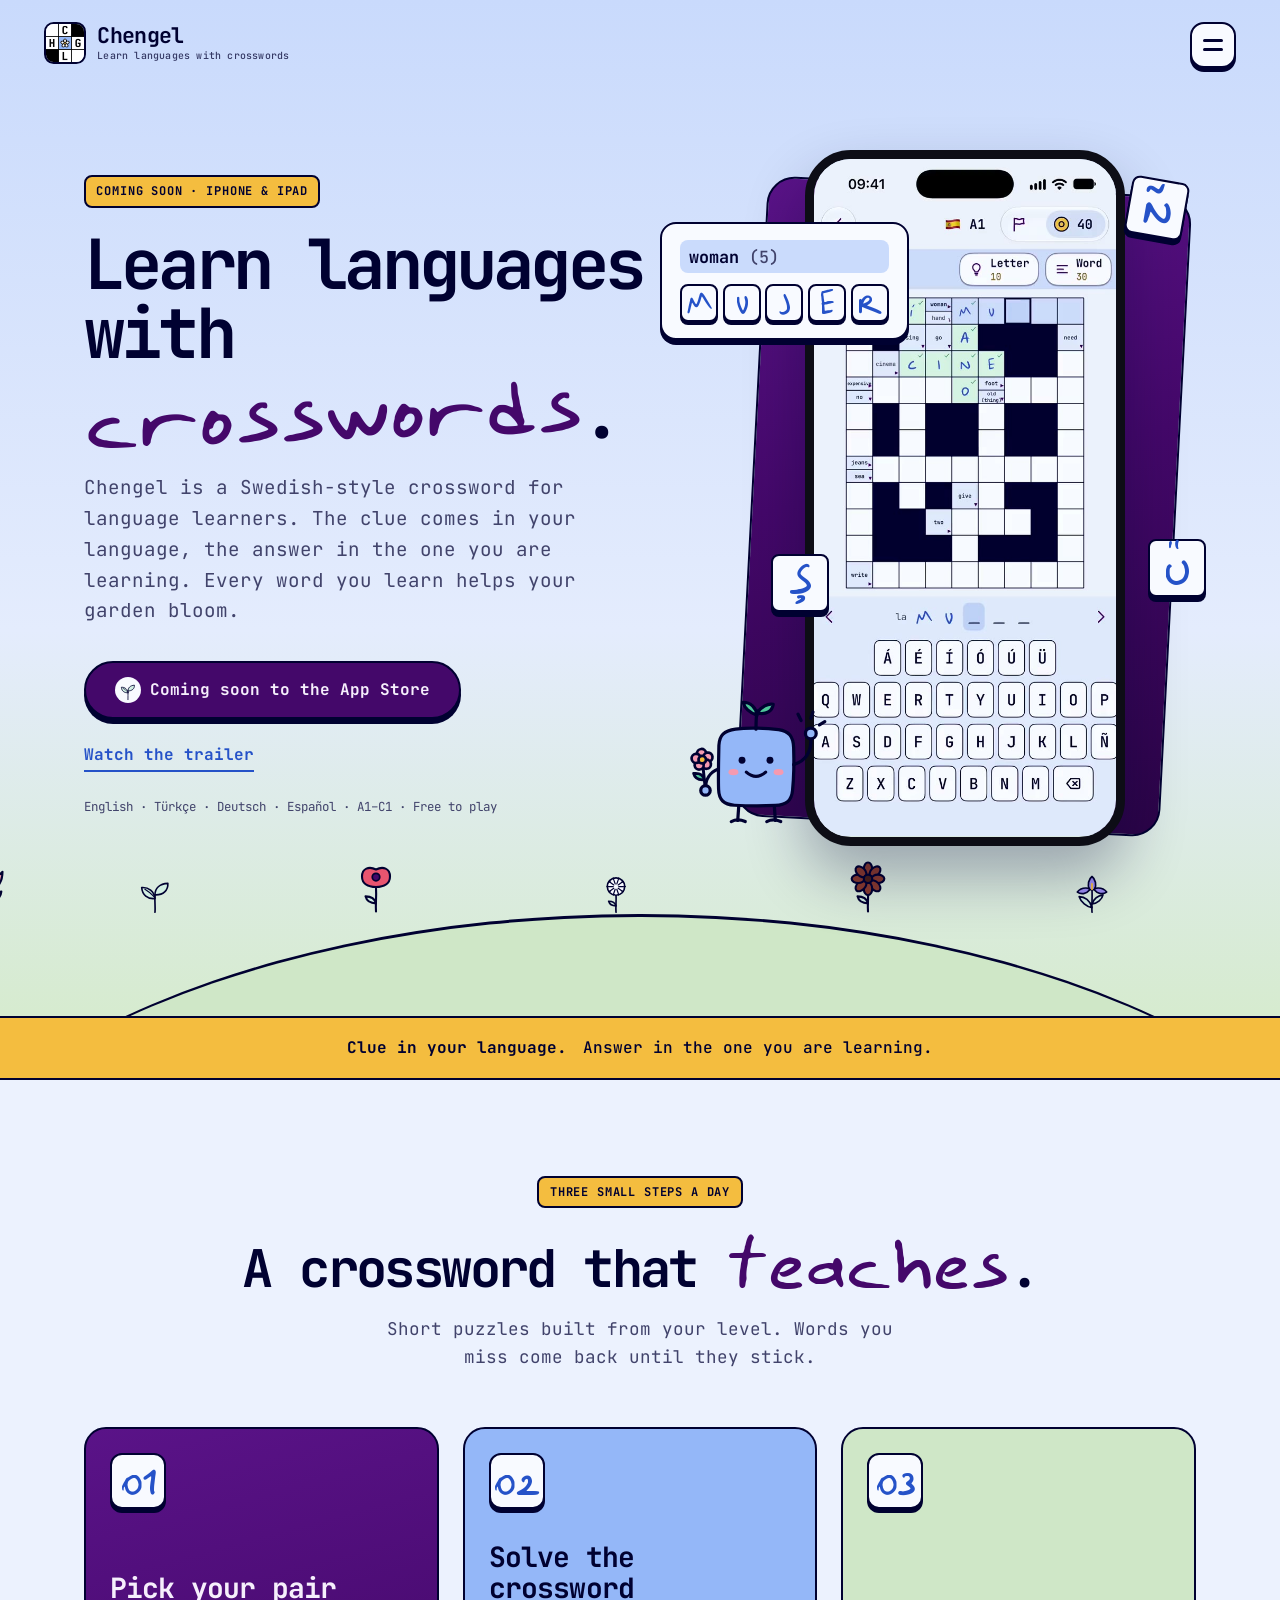
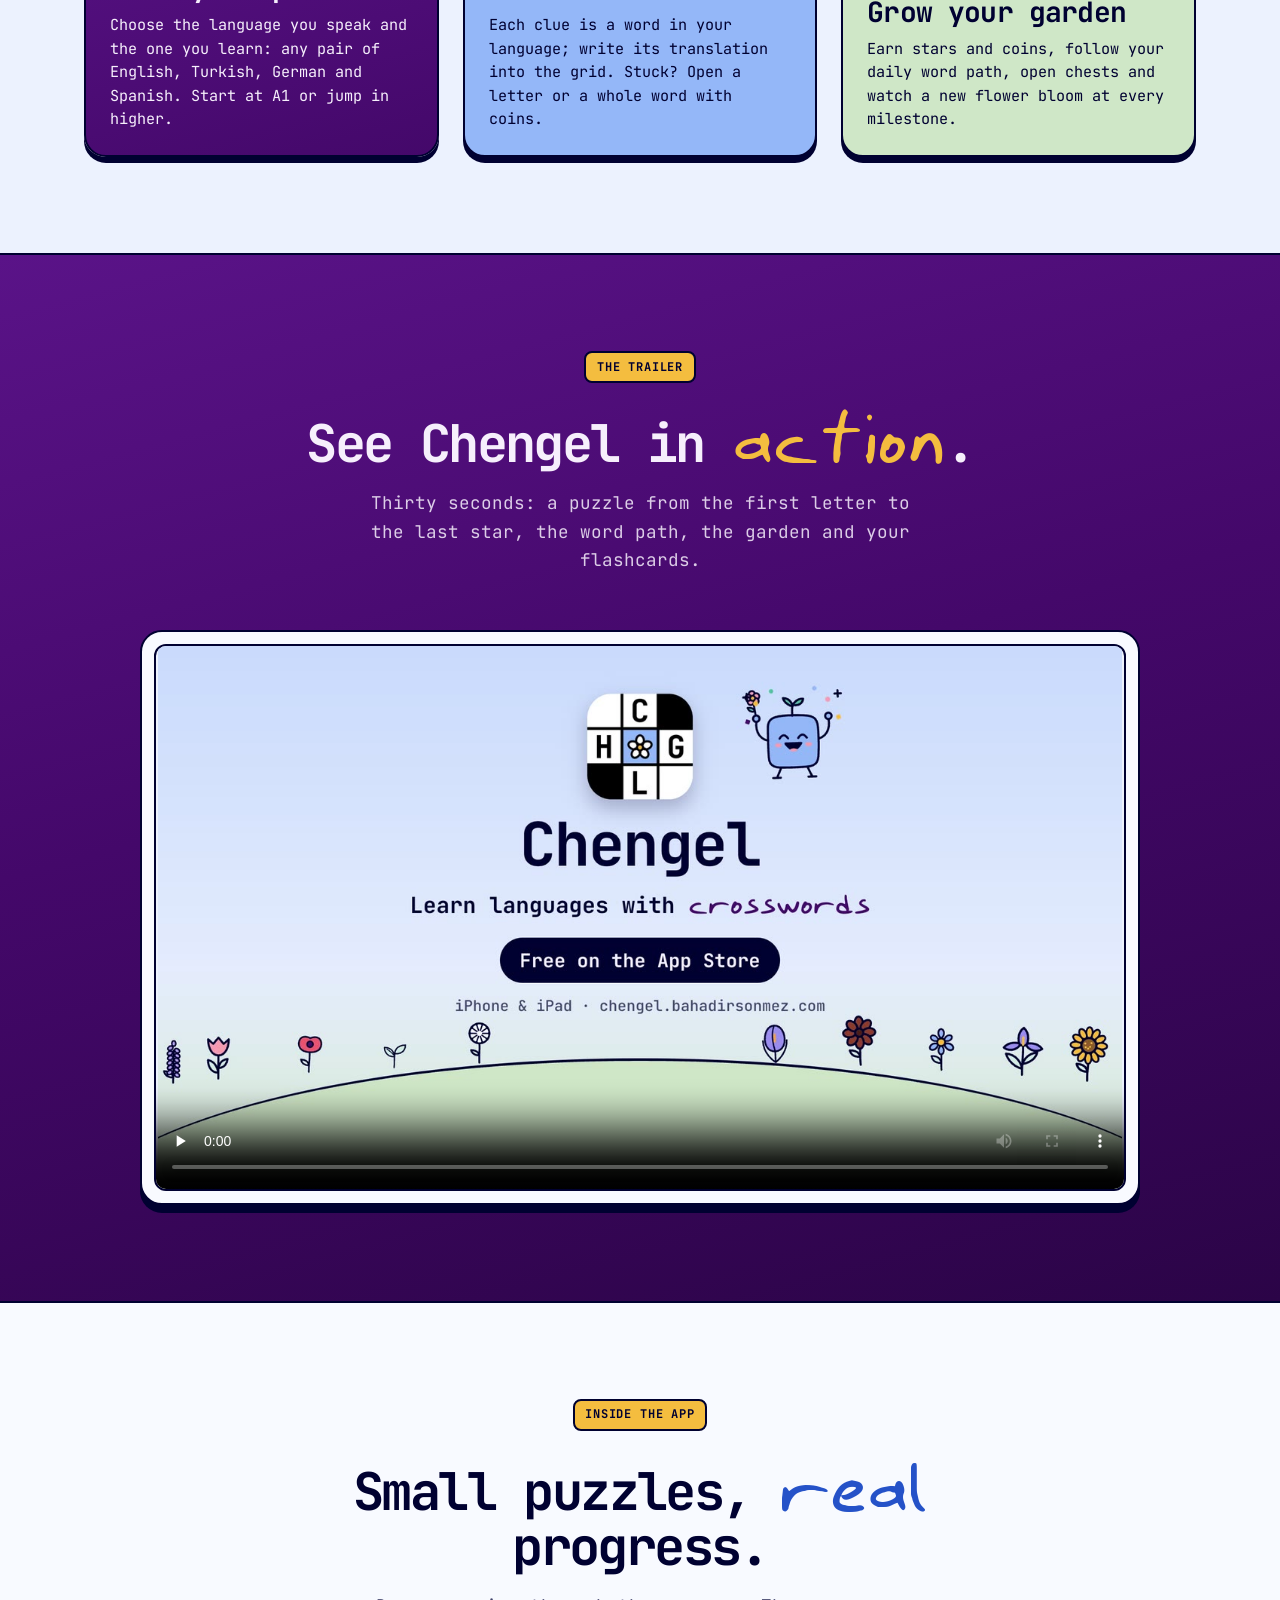
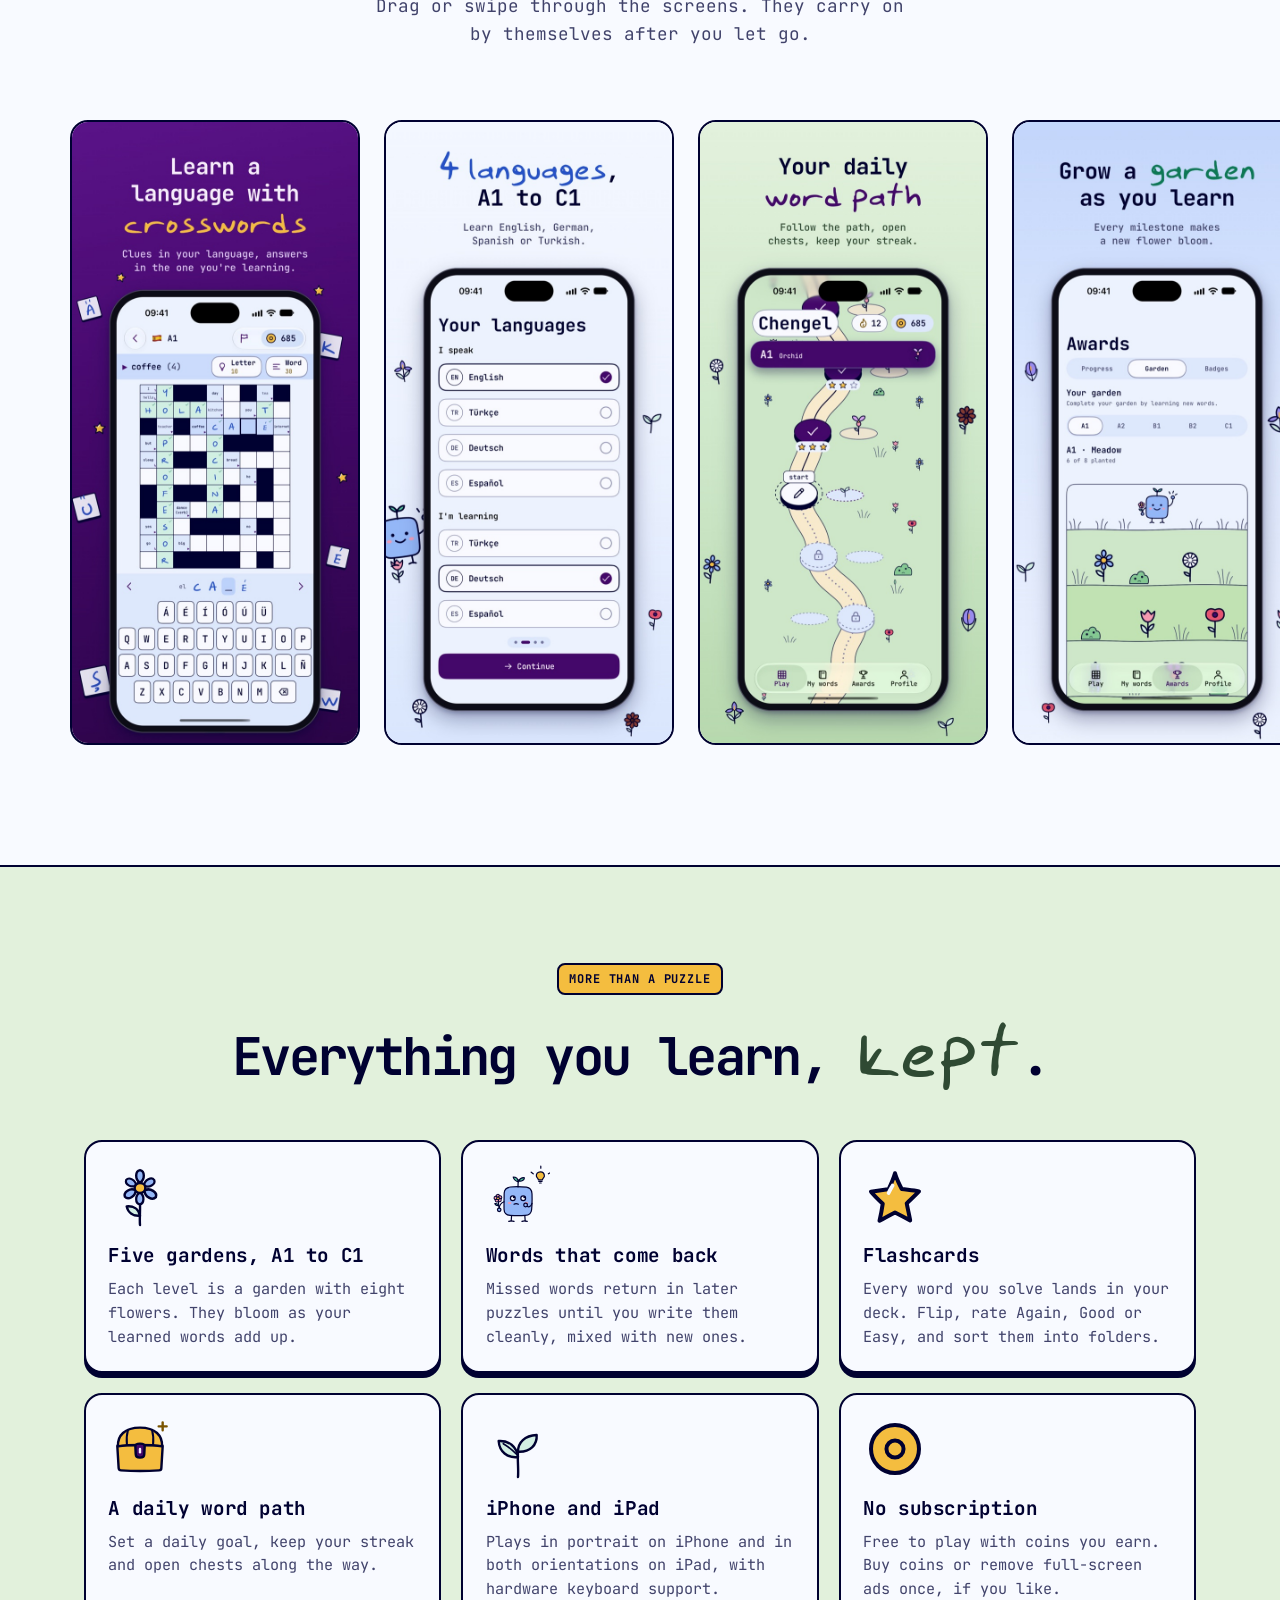
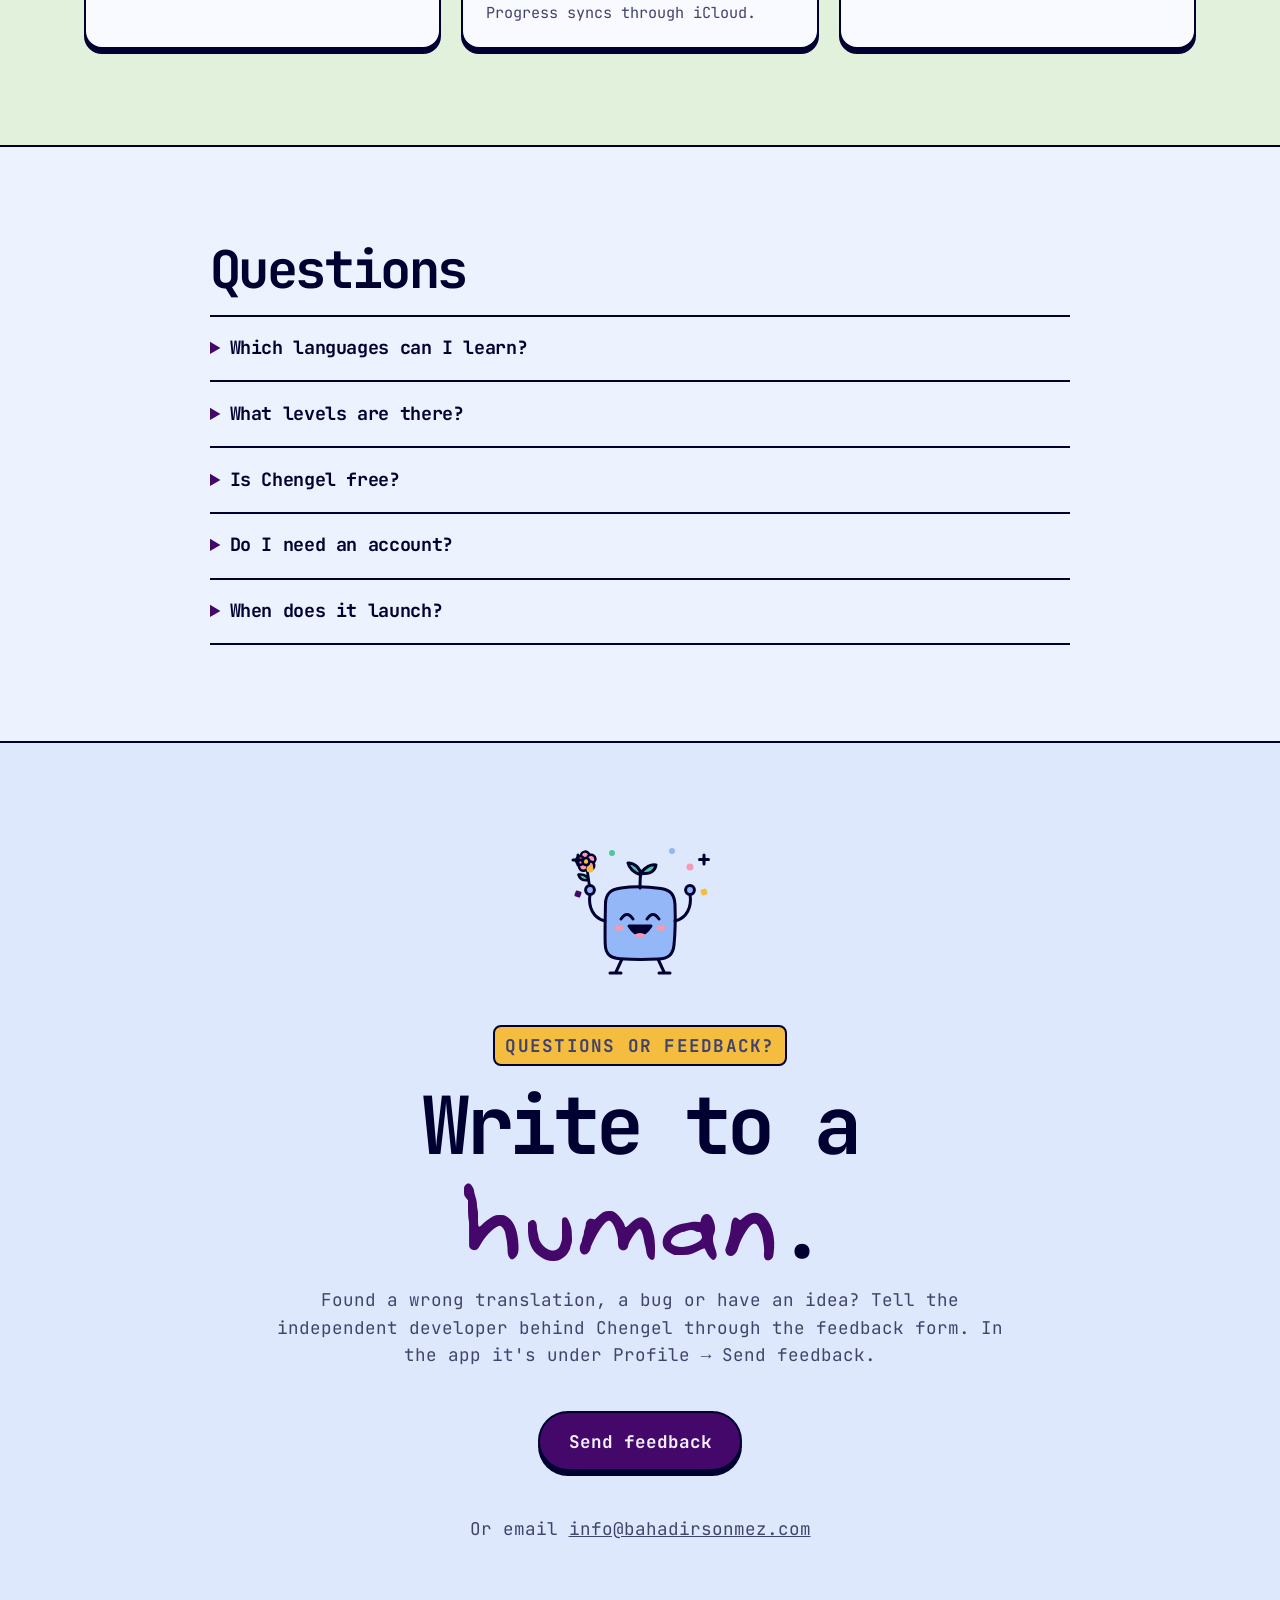
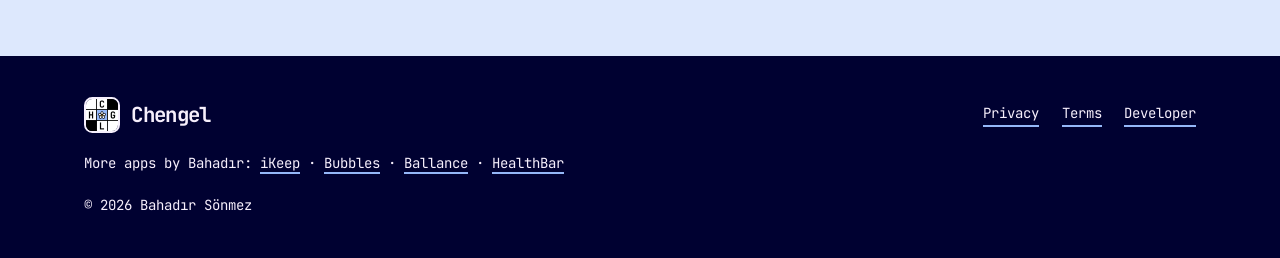
==== index.html @ 954859f5 "Footer copyright reads Bahadır Sönmez, as on bahadirsonmez.com Same spelling and form as the main si" ====
<!doctype html>
<html lang="en">
<head>
  <meta charset="utf-8">
  <meta name="viewport" content="width=device-width,initial-scale=1">
  <title>Chengel: Learn Languages with Crossword Puzzles</title>
  <meta name="description" content="Chengel is a crossword for learning vocabulary in English, Turkish, German and Spanish. Clues in your language, answers in the one you are learning, from A1 to C1. Coming soon to iPhone and iPad.">
  <meta name="theme-color" content="#ecf2fe">
  <meta property="og:title" content="Chengel: Learn Languages with Crossword Puzzles">
  <meta property="og:description" content="Clues in your language, answers in the one you are learning. Crosswords for English, Turkish, German and Spanish, A1 to C1.">
  <meta property="og:type" content="website">
  <meta property="og:url" content="https://chengel.bahadirsonmez.com/">
  <meta property="og:image" content="https://chengel.bahadirsonmez.com/assets/og.jpg">
  <meta property="og:image:width" content="1200">
  <meta property="og:image:height" content="630">
  <meta property="og:image:alt" content="Chengel crossword on iPhone: the clue coffee, the answer CAFÉ in Spanish">
  <meta property="og:site_name" content="Chengel">
  <meta property="og:locale" content="en_US">
  <meta name="twitter:card" content="summary_large_image">
  <meta name="twitter:title" content="Chengel: Learn Languages with Crossword Puzzles">
  <meta name="twitter:description" content="Clues in your language, answers in the one you are learning. English, Turkish, German and Spanish, A1 to C1.">
  <meta name="twitter:image" content="https://chengel.bahadirsonmez.com/assets/og.jpg">
  <meta name="twitter:image:alt" content="Chengel crossword on iPhone: the clue coffee, the answer CAFÉ in Spanish">
  <link rel="canonical" href="https://chengel.bahadirsonmez.com/">
  <link rel="icon" type="image/png" sizes="32x32" href="assets/favicon-32.png">
  <link rel="icon" type="image/png" sizes="16x16" href="assets/favicon-16.png">
  <link rel="apple-touch-icon" sizes="180x180" href="assets/apple-touch-icon.png">
  <link rel="preload" href="assets/fonts/JetBrainsMono-Bold.woff2" as="font" type="font/woff2" crossorigin>
  <link rel="preload" href="assets/fonts/YagmurHand-Regular.woff2" as="font" type="font/woff2" crossorigin>
  <link rel="stylesheet" href="styles.css">
  <script type="application/ld+json">{"@context":"https://schema.org","@type":"SoftwareApplication","name":"Chengel","alternateName":"Chengel - Learn Language","description":"A crossword for learning vocabulary in English, Turkish, German and Spanish, from A1 to C1. Clues in your language, answers in the one you are learning. For iPhone and iPad.","url":"https://chengel.bahadirsonmez.com/","image":"https://chengel.bahadirsonmez.com/assets/og.jpg","applicationCategory":"EducationalApplication","operatingSystem":"iOS 17 or later; iPadOS 17 or later","inLanguage":["en","tr","de","es"],"author":{"@type":"Person","name":"Bahadir Sonmez","url":"https://bahadirsonmez.com/"},"offers":{"@type":"Offer","price":"0","priceCurrency":"USD"}}</script>
</head>
<body>
  <a class="skip" href="#main">Skip to content</a>
  <header class="nav">
    <a class="brand" href="#top">
      <img src="assets/chengel-icon.png" alt="" width="42" height="42">
      <span>Chengel<small>Learn languages with crosswords</small></span>
    </a>
    <button class="nav-toggle" type="button" aria-expanded="false" aria-controls="site-nav" data-nav-toggle><span class="sr-only">Toggle navigation</span><span></span><span></span></button>
    <nav id="site-nav" aria-label="Primary" data-nav>
      <a href="#how">How it plays</a>
      <a href="#watch">Trailer</a>
      <a href="#gallery">Screens</a>
      <a href="#faq">FAQ</a>
      <a href="#support">Support</a>
      <a class="pill" href="#launch">Coming soon &middot; iPhone &amp; iPad</a>
    </nav>
  </header>

  <main id="main">
    <section class="hero" id="top">
      <div class="hero-copy">
        <p class="kicker">Coming soon &middot; iPhone &amp; iPad</p>
        <h1>Learn languages with <span class="nowrap"><em>crosswords</em>.</span></h1>
        <p class="lede">Chengel is a Swedish-style crossword for language learners. The clue comes in your language, the answer in the one you are learning. Every word you learn helps your garden bloom.</p>
        <div class="actions">
          <span class="button soon"><img src="assets/illo/sprout.svg" alt="" width="28" height="28">Coming soon to the App Store</span>
          <a class="soft-link" href="#watch">Watch the trailer</a>
        </div>
        <p class="meta">English &middot; Türkçe &middot; Deutsch &middot; Español &middot; A1&ndash;C1 &middot; Free to play</p>
      </div>
      <div class="hero-art">
        <div class="clue-card" aria-hidden="true">
          <span class="clue">woman <b>(5)</b></span>
          <span class="answer"><i>M</i><i>U</i><i>J</i><i>E</i><i>R</i></span>
        </div>
        <video class="phone hero-demo" autoplay loop muted playsinline preload="metadata" poster="assets/chengel-demo-poster.jpg" width="590" height="1282" aria-label="Chengel gameplay: filling in Spanish answers to English clues, then finishing the puzzle with three stars and a new flower">
          <source src="assets/chengel-demo.mp4" type="video/mp4">
        </video>
        <img class="cengo" src="assets/illo/cengo-hello.svg" alt="Cengo, Chengel's sprout mascot, waving" width="220" height="220">
        <span class="float-tile t1" aria-hidden="true">Ñ</span>
        <span class="float-tile t2" aria-hidden="true">Ü</span>
        <span class="float-tile t3" aria-hidden="true">Ş</span>
      </div>
      <div class="hill" aria-hidden="true">
        <img src="assets/illo/tulip.svg" alt="" style="left:6%"><img src="assets/illo/sprout.svg" alt="" style="left:17%">
        <img src="assets/illo/poppy.svg" alt="" style="left:31%"><img src="assets/illo/dandelion.svg" alt="" style="left:47%">
        <img src="assets/illo/cosmos.svg" alt="" style="left:63%"><img src="assets/illo/iris.svg" alt="" style="left:78%">
        <img src="assets/illo/sunflower.svg" alt="" style="left:91%">
      </div>
    </section>

    <section class="note">
      <strong>Clue in your language.</strong>
      <span>Answer in the one you are learning.</span>
    </section>

    <section class="section how" id="how">
      <div class="section-title">
        <p class="kicker">Three small steps a day</p>
        <h2>A crossword that <em>teaches</em>.</h2>
        <p>Short puzzles built from your level. Words you miss come back until they stick.</p>
      </div>
      <div class="steps">
        <article>
          <span>01</span>
          <h3>Pick your pair</h3>
          <p>Choose the language you speak and the one you learn: any pair of English, Turkish, German and Spanish. Start at A1 or jump in higher.</p>
        </article>
        <article>
          <span>02</span>
          <h3>Solve the crossword</h3>
          <p>Each clue is a word in your language; write its translation into the grid. Stuck? Open a letter or a whole word with coins.</p>
        </article>
        <article>
          <span>03</span>
          <h3>Grow your garden</h3>
          <p>Earn stars and coins, follow your daily word path, open chests and watch a new flower bloom at every milestone.</p>
        </article>
      </div>
    </section>

    <section class="section watch" id="watch">
      <div class="section-title">
        <p class="kicker">The trailer</p>
        <h2>See Chengel in <em>action</em>.</h2>
        <p>Thirty seconds: a puzzle from the first letter to the last star, the word path, the garden and your flashcards.</p>
      </div>
      <figure class="promo">
        <video controls playsinline preload="none" poster="assets/promo/chengel-promo-poster-v2.jpg" width="1920" height="1080" aria-label="Chengel trailer">
          <source src="assets/promo/chengel-promo-v2.mp4" type="video/mp4">
        </video>
      </figure>
    </section>

    <section class="section gallery" id="gallery">
      <div class="section-title">
        <p class="kicker">Inside the app</p>
        <h2>Small puzzles, <em>real</em> progress.</h2>
        <p>Drag or swipe through the screens. They carry on by themselves after you let go.</p>
      </div>
      <div class="carousel" data-carousel aria-label="Chengel iPhone screenshots" tabindex="0">
        <div class="carousel-track">
          <figure><img src="assets/screens/01-crosswords.jpg" alt="Learn a language with crosswords: clues in your language, answers in the one you are learning" loading="lazy" decoding="async" width="640" height="1390"></figure>
          <figure><img src="assets/screens/02-languages.jpg" alt="Four languages, A1 to C1: English, German, Spanish or Turkish" loading="lazy" decoding="async" width="640" height="1390"></figure>
          <figure><img src="assets/screens/03-path.jpg" alt="Your daily word path: follow the path, open chests, keep your streak" loading="lazy" decoding="async" width="640" height="1390"></figure>
          <figure><img src="assets/screens/04-garden.jpg" alt="Grow a garden as you learn: every milestone makes a new flower bloom" loading="lazy" decoding="async" width="640" height="1390"></figure>
          <figure><img src="assets/screens/05-cards.jpg" alt="Review with flashcards: every word you solve lands in your deck" loading="lazy" decoding="async" width="640" height="1390"></figure>
          <figure><img src="assets/screens/06-stars.jpg" alt="Earn stars and coins: short puzzles, real progress, every day" loading="lazy" decoding="async" width="640" height="1390"></figure>
        </div>
      </div>
    </section>

    <section class="section features" id="features">
      <div class="section-title">
        <p class="kicker">More than a puzzle</p>
        <h2>Everything you learn, <em>kept</em>.</h2>
      </div>
      <div class="feature-grid">
        <article><img src="assets/illo/flower.svg" alt="" width="64" height="64"><h3>Five gardens, A1 to C1</h3><p>Each level is a garden with eight flowers. They bloom as your learned words add up.</p></article>
        <article><img src="assets/illo/cengo-think.svg" alt="" width="64" height="64"><h3>Words that come back</h3><p>Missed words return in later puzzles until you write them cleanly, mixed with new ones.</p></article>
        <article><img src="assets/illo/star-on.svg" alt="" width="64" height="64"><h3>Flashcards</h3><p>Every word you solve lands in your deck. Flip, rate Again, Good or Easy, and sort them into folders.</p></article>
        <article><img src="assets/illo/chest.svg" alt="" width="64" height="64"><h3>A daily word path</h3><p>Set a daily goal, keep your streak and open chests along the way.</p></article>
        <article><img src="assets/illo/sprout.svg" alt="" width="64" height="64"><h3>iPhone and iPad</h3><p>Plays in portrait on iPhone and in both orientations on iPad, with hardware keyboard support. Progress syncs through iCloud.</p></article>
        <article><img src="assets/illo/coin.svg" alt="" width="64" height="64"><h3>No subscription</h3><p>Free to play with coins you earn. Buy coins or remove full-screen ads once, if you like.</p></article>
      </div>
    </section>

    <section class="section faq-wrap" id="faq">
      <div class="faq">
        <h2>Questions</h2>
        <details>
          <summary>Which languages can I learn?</summary>
          <p>English, Turkish, German and Spanish, in any direction: the clues come in the language you speak, the answers in the one you learn. The app itself is available in the same four languages.</p>
        </details>
        <details>
          <summary>What levels are there?</summary>
          <p>Five, from A1 (beginner) to C1 (advanced). Every puzzle is built fresh from your level, so you never run out.</p>
        </details>
        <details>
          <summary>Is Chengel free?</summary>
          <p>Yes. You earn coins by playing and can spend them to open a letter or a word. Optional purchases add coins or remove full-screen ads; there is no subscription.</p>
        </details>
        <details>
          <summary>Do I need an account?</summary>
          <p>No. Your progress stays on your device and, if you use iCloud, syncs through your own iCloud storage. See the <a href="privacy.html">privacy policy</a> for details.</p>
        </details>
        <details id="launch">
          <summary>When does it launch?</summary>
          <p>Soon, on the App Store for iPhone and iPad (iOS 17 or later). This page will link to it on launch day.</p>
        </details>
      </div>
    </section>

    <section class="section support" id="support">
      <img class="support-cengo" src="assets/illo/cengo-cheer.svg" alt="" width="180" height="180">
      <div>
        <p class="kicker">Questions or feedback?</p>
        <h2>Write to a <em>human</em>.</h2>
        <p>Found a wrong translation, a bug or have an idea? Tell the independent developer behind Chengel through the feedback form. In the app it's under Profile &rarr; Send feedback.</p>
      </div>
      <a class="button" href="https://docs.google.com/forms/d/e/1FAIpQLSek52fSBzLbKG_gXy4iv1lqBkeE_IMi7QcyBPO9oH0AY_mvDQ/viewform">Send feedback</a>
      <p>Or email <a href="mailto:info@bahadirsonmez.com?subject=Chengel%20Support">info@bahadirsonmez.com</a></p>
    </section>
  </main>

  <footer>
    <a class="brand" href="#top">
      <img src="assets/chengel-icon.png" alt="" width="36" height="36">
      <span>Chengel</span>
    </a>
    <div>
      <a href="privacy.html">Privacy</a>
      <a href="terms.html">Terms</a>
      <a href="https://bahadirsonmez.com">Developer</a>
    </div>
    <p class="more-apps">More apps by Bahadır: <a href="https://ikeep.bahadirsonmez.com/">iKeep</a> &middot; <a href="https://bubbles.bahadirsonmez.com/">Bubbles</a> &middot; <a href="https://ballance.bahadirsonmez.com/">Ballance</a> &middot; <a href="https://healthbar.bahadirsonmez.com/">HealthBar</a></p>
    <p>&copy; <span data-year>2026</span> Bahadır Sönmez</p>
  </footer>
  <script src="script.js" defer></script>
</body>
</html>
---- styles.css ----
/* Chengel: the layout of the other app sites (fixed header with an overlay menu, hairline frames, pill buttons,
   scroll reveals) painted with the app's own palette (docs/chengel-design/tokens.json): paper blue, navy ink,
   the purple brand colour, meadow green and gold coins. JetBrains Mono everywhere; Yagmur Hand for the
   highlighted word, as in the App Store screenshots. No third-party requests. */
@font-face{font-family:"JBM";src:url(assets/fonts/JetBrainsMono-Regular.woff2) format("woff2");font-weight:400;font-display:swap}
@font-face{font-family:"JBM";src:url(assets/fonts/JetBrainsMono-Medium.woff2) format("woff2");font-weight:500;font-display:swap}
@font-face{font-family:"JBM";src:url(assets/fonts/JetBrainsMono-Bold.woff2) format("woff2");font-weight:700;font-display:swap}
@font-face{font-family:"Hand";src:url(assets/fonts/YagmurHand-Regular.woff2) format("woff2");font-display:swap}
:root{
  --paper:#ecf2fe;--raised:#f8faff;--sunken:#dde8fd;--wash:#cadbfc;--sky:#94b7f8;
  --ink:#000131;--muted:#41436b;--primary:#44086a;--purple-hi:#5a1388;--purple-lo:#2b0447;--on-primary:#f6effc;
  --written:#2552c8;--gold:#f4bd3f;--meadow:#cfe7c7;--meadow-hi:#e2f1dc;--meadow-lo:#b7d9ae;--leaf:#2f4a33;
  --mono:"JBM",ui-monospace,"SF Mono",Menlo,Consolas,monospace;--hand:"Hand","Bradley Hand","Segoe Print",cursive;
  --ease:cubic-bezier(.65,.05,.36,1);--bounce:cubic-bezier(.23,.82,.6,2);--t:.26s;
  --gutter:clamp(1.25rem,4vw,2.75rem);--max:1200px;
  --side:max(var(--gutter),calc((100vw - var(--max))/2 + var(--gutter)));
  --line:2px solid var(--ink);--lift:0 5px 0 var(--ink);
  color-scheme:light;
}
*{box-sizing:border-box}
html{scroll-behavior:smooth}
body{margin:0;background:var(--paper);color:var(--ink);font-family:var(--mono);font-size:16px;line-height:1.55;-webkit-font-smoothing:antialiased}
body.nav-locked{overflow:hidden}
a{color:inherit}
img{max-width:100%}
h1,h2,h3{font-weight:700;letter-spacing:-.03em;color:var(--ink);margin-top:0}
em{font-family:var(--hand);font-style:normal;font-weight:400;font-size:1.28em;line-height:1;letter-spacing:0;color:var(--primary)}
:focus-visible{outline:3px solid var(--written);outline-offset:3px}
.skip{position:fixed;top:-6rem;left:1rem;background:var(--gold);color:var(--ink);padding:.8rem 1rem;z-index:300;font-weight:700}
.skip:focus{top:1rem}
.sr-only{position:absolute;width:1px;height:1px;padding:0;margin:-1px;overflow:hidden;clip:rect(0,0,0,0);white-space:nowrap;border:0}

/* ---------- Header and overlay menu ---------- */
.nav{position:fixed;z-index:200;top:0;left:0;width:100%;height:100px;padding:22px var(--gutter) 0;display:flex;align-items:flex-start;justify-content:space-between;pointer-events:none;color:var(--ink);transition:color var(--t) var(--ease)}
.nav>*{pointer-events:auto}
.nav.scrolled:not(.nav-open){background:linear-gradient(var(--paper) 55%,rgba(236,242,254,0))}
.nav.on-dark:not(.nav-open){color:var(--on-primary);background:none}
.brand{display:flex;align-items:center;gap:.7rem;text-decoration:none;font-weight:700;font-size:1.35rem;line-height:1;letter-spacing:-.03em;transition:transform var(--t) var(--ease)}
.brand:hover{transform:scale(1.05) rotate(-1.5deg)}
.brand img{border-radius:23%;border:var(--line);transition:transform .5s var(--bounce)}
.brand:hover img{transform:rotate(-10deg) scale(1.1)}
.brand small{display:block;font-size:.62rem;font-weight:500;letter-spacing:.02em;margin-top:.3rem;opacity:.75}
.nav-toggle{position:relative;width:46px;height:46px;padding:0;border:0;background:none;cursor:pointer;z-index:2}
.nav-toggle:before{content:"";position:absolute;inset:0;border-radius:14px;background:var(--raised);border:var(--line);box-shadow:0 4px 0 var(--ink);transition:transform var(--t) var(--bounce)}
.nav-toggle:hover:before,.nav-toggle:focus-visible:before{transform:scale(1.12) rotate(-4deg)}
.nav-toggle span:not(.sr-only){position:absolute;left:13px;width:20px;height:2.5px;border-radius:2px;background:var(--ink);transform-origin:center;transition:transform .36s var(--ease)}
.nav-toggle span:nth-child(2){top:17px}.nav-toggle span:nth-child(3){top:26px}
.nav-toggle[aria-expanded=true] span:nth-child(2){transform:translateY(4.5px) rotate(45deg)}
.nav-toggle[aria-expanded=true] span:nth-child(3){transform:translateY(-4.5px) rotate(-45deg)}
.nav nav{position:fixed;inset:0;height:100vh;z-index:-1;background:var(--meadow);display:flex;flex-direction:column;justify-content:center;align-items:center;gap:.3rem;opacity:0;visibility:hidden;transform:scale(1.04);transition:opacity .3s var(--ease),transform .4s var(--ease),visibility 0s .4s}
.nav nav.open{opacity:1;visibility:visible;transform:none;transition-delay:0s}
.nav nav a{font-weight:700;font-size:clamp(2.2rem,7vw,4.6rem);line-height:1.08;letter-spacing:-.05em;text-decoration:none;color:var(--ink);opacity:0;transform:translateY(24px);transition:opacity .4s var(--ease),transform .5s var(--ease),color .2s}
.nav nav.open a{opacity:1;transform:none}
.nav nav.open a:nth-child(1){transition-delay:.08s}.nav nav.open a:nth-child(2){transition-delay:.13s}.nav nav.open a:nth-child(3){transition-delay:.18s}.nav nav.open a:nth-child(4){transition-delay:.23s}.nav nav.open a:nth-child(5){transition-delay:.28s}
.nav nav a:hover{color:var(--primary)}
.nav nav a.pill{margin-top:1.5rem;background:var(--primary);color:var(--on-primary);padding:.95rem 2rem;border-radius:30px;border:var(--line);box-shadow:var(--lift);font-weight:700;font-size:1rem;letter-spacing:0}
.nav nav a.pill:hover{color:var(--on-primary);background:var(--purple-hi)}

/* ---------- Hero ---------- */
.hero{position:relative;min-height:100svh;padding:8.5rem var(--side) 10rem;background:linear-gradient(180deg,#c9dafc 0%,#e4ecfd 62%,#d6ebcf 100%);display:grid;grid-template-columns:1.05fr .95fr;gap:3rem;align-items:center;overflow:hidden}
.hero-copy{position:relative;z-index:2}
.kicker{display:inline-block;margin:0 0 1.4rem;background:var(--gold);color:var(--ink);padding:.3rem .65rem;border:var(--line);border-radius:8px;font-size:.75rem;font-weight:700;letter-spacing:.07em;text-transform:uppercase}
h1{font-size:clamp(2.6rem,5.4vw,72px);line-height:1;letter-spacing:-.055em;margin-bottom:1.5rem}
h1 em{display:inline-block;font-size:1.12em;transform:rotate(-2deg)}
.nowrap{white-space:nowrap}
.lede{font-size:clamp(1.05rem,1.7vw,1.2rem);line-height:1.6;max-width:34rem;margin:0;color:var(--muted)}
.actions{display:flex;align-items:center;gap:1.5rem;flex-wrap:wrap;margin-top:2.2rem}
.button{display:inline-flex;align-items:center;gap:.6rem;background:var(--primary);color:var(--on-primary);border:var(--line);border-radius:30px;padding:.9rem 1.8rem;font-weight:700;text-decoration:none;box-shadow:var(--lift);transition:transform var(--t) var(--bounce),background-color var(--t)}
.button img{width:26px;height:26px;margin:-4px 0;padding:2px;background:var(--raised);border-radius:50%}
a.button:hover{transform:translateY(-2px) scale(1.04);background:var(--purple-hi)}
.button.soon{cursor:default}
.soft-link{font-weight:700;color:var(--written);text-decoration:none;border-bottom:2px solid var(--written);padding-bottom:2px;transition:color .2s,border-color .2s}
.soft-link:hover{color:var(--primary);border-color:var(--primary)}
.meta{font-size:.78rem;margin:1.6rem 0 0;color:var(--muted)}
.hero-art{position:relative;z-index:1;min-height:720px;isolation:isolate}
.hero-art:before{content:"";position:absolute;inset:7% 4% 4% 12%;background:linear-gradient(165deg,var(--purple-hi),var(--primary) 45%,var(--purple-lo));border:var(--line);border-radius:28px;z-index:-1;transform:rotate(3deg);transition:transform .6s var(--ease)}
.hero-art:hover:before{transform:rotate(-1deg)}
.phone{position:absolute;width:min(68%,320px);height:auto;right:14%;top:2%;border:9px solid #0d0d16;border-radius:46px;background:var(--paper);box-shadow:0 30px 60px rgba(0,1,49,.3)}
.hero-demo{aspect-ratio:590/1282;object-fit:cover}
.cengo{position:absolute;width:34%;height:auto;left:-4%;bottom:2%;z-index:3;animation:bob 3.2s var(--ease) infinite alternate}
@keyframes bob{to{transform:translateY(-12px) rotate(-3deg)}}
.clue-card{position:absolute;z-index:4;left:-6%;top:12%;display:grid;gap:.7rem;background:var(--raised);border:var(--line);border-radius:16px;padding:1rem 1.1rem;box-shadow:var(--lift);animation:bob 4s var(--ease) infinite alternate-reverse}
.clue{display:inline-block;background:var(--wash);border-radius:8px;padding:.2rem .6rem;font-weight:700;font-size:1.05rem}
.clue b{color:var(--muted);font-weight:500}
.answer{display:flex;gap:.3rem}
.answer i,.float-tile{display:grid;place-items:center;width:38px;height:38px;background:var(--raised);border:var(--line);border-radius:8px;box-shadow:0 3px 0 var(--ink);font-family:var(--hand);font-style:normal;font-size:1.7rem;line-height:1;color:var(--written)}
.answer i{opacity:0;transform:translateY(-14px) scale(.6);animation:drop .45s var(--bounce) forwards}
.answer i:nth-child(1){animation-delay:1.1s}.answer i:nth-child(2){animation-delay:1.3s}.answer i:nth-child(3){animation-delay:1.5s}.answer i:nth-child(4){animation-delay:1.7s}.answer i:nth-child(5){animation-delay:1.9s}
@keyframes drop{to{opacity:1;transform:none}}
.float-tile{position:absolute;z-index:2;width:58px;height:58px;font-size:2.6rem;box-shadow:0 5px 0 var(--ink);animation:bob 5s var(--ease) infinite alternate}
.float-tile.t1{right:2%;top:6%;transform:rotate(10deg);animation-duration:4.4s}
.float-tile.t2{right:-2%;top:56%;animation-duration:5.2s;animation-direction:alternate-reverse}
.float-tile.t3{left:16%;top:58%;animation-duration:3.8s}
.hill{position:absolute;left:-10%;right:-10%;bottom:-54vw;height:62vw;max-height:none;background:var(--meadow);border-top:3px solid var(--ink);border-radius:50%;z-index:0;pointer-events:none}
.hill img{position:absolute;top:-58px;width:56px;height:auto;transform-origin:50% 100%;animation:sway 3.6s ease-in-out infinite alternate}
.hill img:nth-child(odd){animation-duration:4.4s;animation-direction:alternate-reverse}
.hill img:nth-child(2n){top:-46px;width:44px}
@keyframes sway{from{transform:rotate(-4deg)}to{transform:rotate(4deg)}}

/* hero load-in */
.js .hero-copy>*{opacity:0;transform:translateY(36px);animation:rise .9s var(--ease) forwards}
.js .hero-copy>:nth-child(1){animation-delay:.1s}.js .hero-copy>:nth-child(2){animation-delay:.22s}.js .hero-copy>:nth-child(3){animation-delay:.4s}.js .hero-copy>:nth-child(4){animation-delay:.55s}.js .hero-copy>:nth-child(5){animation-delay:.68s}
.js .hero-art{opacity:0;transform:translateY(40px);animation:rise 1s var(--ease) .35s forwards}
@keyframes rise{to{opacity:1;transform:none}}

/* ---------- Bands and sections ---------- */
.note{background:var(--gold);color:var(--ink);border-block:var(--line);padding:1.1rem var(--gutter);display:flex;justify-content:center;gap:1rem;text-align:center;font-weight:500}
.note strong{font-weight:700}
.section{padding:clamp(4rem,8vw,6rem) var(--side)}
.section-title{text-align:center;max-width:820px;margin:0 auto 3.5rem}
.section h2,.section-title h2{font-size:clamp(2rem,5vw,52px);line-height:1.05;letter-spacing:-.05em;margin-bottom:1.1rem}
.section-title .kicker{margin-bottom:1.2rem}
.section-title>p:last-child{font-size:1.1rem;line-height:1.6;color:var(--muted);max-width:560px;margin:0 auto}

.steps{display:grid;grid-template-columns:repeat(3,1fr);gap:24px}
.steps article{min-height:330px;padding:24px;display:flex;flex-direction:column;border:var(--line);border-radius:22px;box-shadow:0 6px 0 var(--ink);background:linear-gradient(165deg,var(--purple-hi),var(--primary));color:var(--on-primary);transition:transform .35s var(--bounce)}
.steps article:nth-child(2){background:var(--sky);color:var(--ink)}
.steps article:nth-child(3){background:var(--meadow);color:var(--ink)}
.steps article:hover{transform:translateY(-6px) rotate(-.8deg)}
.steps span{display:grid;place-items:center;width:56px;height:56px;border-radius:12px;background:var(--raised);color:var(--written);border:var(--line);box-shadow:0 4px 0 var(--ink);font-family:var(--hand);font-size:2rem;line-height:1}
.steps h3{font-size:clamp(1.5rem,2.6vw,28px);line-height:1.12;color:inherit;margin:auto 0 .6rem}
.steps p{margin:0;font-size:.95rem}

.watch{background:linear-gradient(165deg,var(--purple-hi) 0%,var(--primary) 45%,var(--purple-lo) 100%);border-block:var(--line)}
.watch h2,.watch .section-title>p:last-child{color:var(--on-primary)}
.watch em{color:var(--gold)}
.watch .section-title>p:last-child{opacity:.85}
.promo{margin:0 auto;max-width:1000px;border:var(--line);border-radius:22px;background:var(--raised);padding:12px;box-shadow:0 8px 0 var(--ink)}
.promo video{display:block;width:100%;height:auto;aspect-ratio:16/9;background:var(--paper);border:var(--line);border-radius:12px}

.gallery{background:var(--raised);border-bottom:var(--line);overflow:hidden}
.gallery em{color:var(--written)}
.carousel{width:100vw;margin-left:calc(50% - 50vw);overflow-x:auto;overscroll-behavior-inline:contain;scrollbar-width:none;cursor:grab;touch-action:pan-x pan-y pinch-zoom;padding:1rem var(--side) 1.5rem}
.carousel::-webkit-scrollbar{display:none}
.carousel:active{cursor:grabbing}
.carousel:focus-visible{outline:3px solid var(--written);outline-offset:-5px}
.carousel-track{display:flex;width:max-content;gap:24px}
.carousel figure{flex:none;width:clamp(190px,23vw,290px);margin:0}
.carousel img{display:block;width:100%;height:auto;border:var(--line);border-radius:18px;-webkit-user-drag:none;user-select:none}

.features{background:var(--meadow-hi);border-bottom:var(--line)}
.features em{color:var(--leaf)}
.feature-grid{display:grid;grid-template-columns:repeat(3,1fr);gap:20px}
.feature-grid article{background:var(--raised);border:var(--line);border-radius:18px;padding:1.4rem;box-shadow:0 5px 0 var(--ink);transition:transform .35s var(--bounce)}
.feature-grid article:hover{transform:translateY(-4px) rotate(.6deg)}
.feature-grid img{display:block;width:64px;height:64px}
.feature-grid h3{font-size:1.2rem;margin:.8rem 0 .4rem;letter-spacing:-.02em}
.feature-grid p{margin:0;font-size:.95rem;color:var(--muted)}

.faq{max-width:860px;margin:0 auto}
.faq h2{font-size:clamp(2rem,5vw,52px);letter-spacing:-.05em}
.faq details{border-top:var(--line);padding:1.1rem 0;transition:padding-left var(--t) var(--ease)}
.faq details:last-of-type{border-bottom:var(--line)}
.faq details[open]{padding-left:.8rem}
.faq summary{cursor:pointer;font-weight:700;font-size:1.15rem;letter-spacing:-.02em}
.faq summary::marker{color:var(--primary)}
.faq details p{color:var(--muted);margin:.6rem 0 0}
.faq a{color:var(--written)}

.support{text-align:center;display:flex;flex-direction:column;align-items:center;gap:1.6rem;background:var(--sunken);border-top:var(--line);padding-top:clamp(4rem,8vw,6rem)}
.support>div{max-width:740px}
.support h2{font-size:clamp(2.6rem,7vw,80px);line-height:1;letter-spacing:-.055em;margin-bottom:1rem}
.support p{font-size:1.1rem;color:var(--muted)}
.support .kicker{margin-bottom:1.2rem}
.support .button{font-size:1.1rem}
.support-cengo{width:160px;height:auto;animation:bob 3s var(--ease) infinite alternate}

footer{background:var(--ink);color:var(--on-primary);padding:2.6rem var(--side);display:grid;grid-template-columns:1fr auto;align-items:center;gap:1.25rem 2rem;font-size:.875rem}
footer .brand{color:var(--on-primary);font-size:1.3rem;border:0}
footer .brand img{border-color:var(--on-primary)}
footer>div{display:flex;gap:1.4rem;flex-wrap:wrap}
footer a{text-decoration:none;border-bottom:2px solid var(--sky);transition:color .2s}
footer a:hover{color:var(--gold)}
footer p{margin:0}
.more-apps{grid-column:1/-1}

/* ---------- Legal pages and 404 ---------- */
.page{padding:8.5rem var(--side) 5rem;min-height:70vh}
.prose{max-width:820px;margin:0 auto}
.prose h1{font-size:clamp(2.4rem,6vw,64px);margin-bottom:.6rem}
.prose h2{font-size:clamp(1.5rem,3.4vw,30px);letter-spacing:-.03em;margin:2.6rem 0 .6rem;padding-top:1.2rem;border-top:var(--line)}
.prose h3{font-size:1.1rem;margin:1.6rem 0 .4rem;color:var(--primary)}
.prose p,.prose li,.prose dd{color:var(--muted)}
.prose a{color:var(--written);overflow-wrap:anywhere}
.prose ul{padding-left:22px}
.prose li{margin:4px 0}
.prose .updated{font-size:.9rem}
.prose dt{font-weight:700;margin-top:12px}
.prose dd{margin:2px 0 0}
.lost{text-align:center}
.lost img{display:block;width:200px;height:auto;margin:0 auto 1rem}

/* ---------- Scroll reveal ---------- */
.js [data-reveal]{opacity:0;transform:translateY(24px);transition:opacity .5s var(--ease),transform .5s var(--ease);transition-delay:var(--d,0s)}
.js [data-reveal].in{opacity:1;transform:none}

@media(max-width:860px){
  .hero{grid-template-columns:1fr;padding-top:8rem;gap:2rem;min-height:auto;padding-bottom:8rem}
  .hero-art{min-height:640px}
  .phone{right:12%}
  .steps,.feature-grid{grid-template-columns:1fr}
  .steps article{min-height:250px}
  footer{grid-template-columns:1fr}
}
@media(min-width:861px) and (max-width:1080px){.feature-grid{grid-template-columns:repeat(2,1fr)}}
@media(max-width:460px){
  .hero-art{min-height:560px}
  .phone{width:66%;right:6%}
  .cengo{width:40%;left:-2%}
  .clue-card{left:-2%;top:4%;padding:.8rem}
  .answer i{width:32px;height:32px;font-size:1.4rem}
  .float-tile.t3{display:none}
  .note{flex-direction:column;gap:.2rem}
  .hill img{width:40px;top:-42px}
}
@media(prefers-reduced-motion:reduce){
  html{scroll-behavior:auto}
  *,*:before,*:after{animation:none!important;transition:none!important}
  .js .hero-copy>*,.js .hero-art,.js [data-reveal],.answer i{opacity:1;transform:none}
}
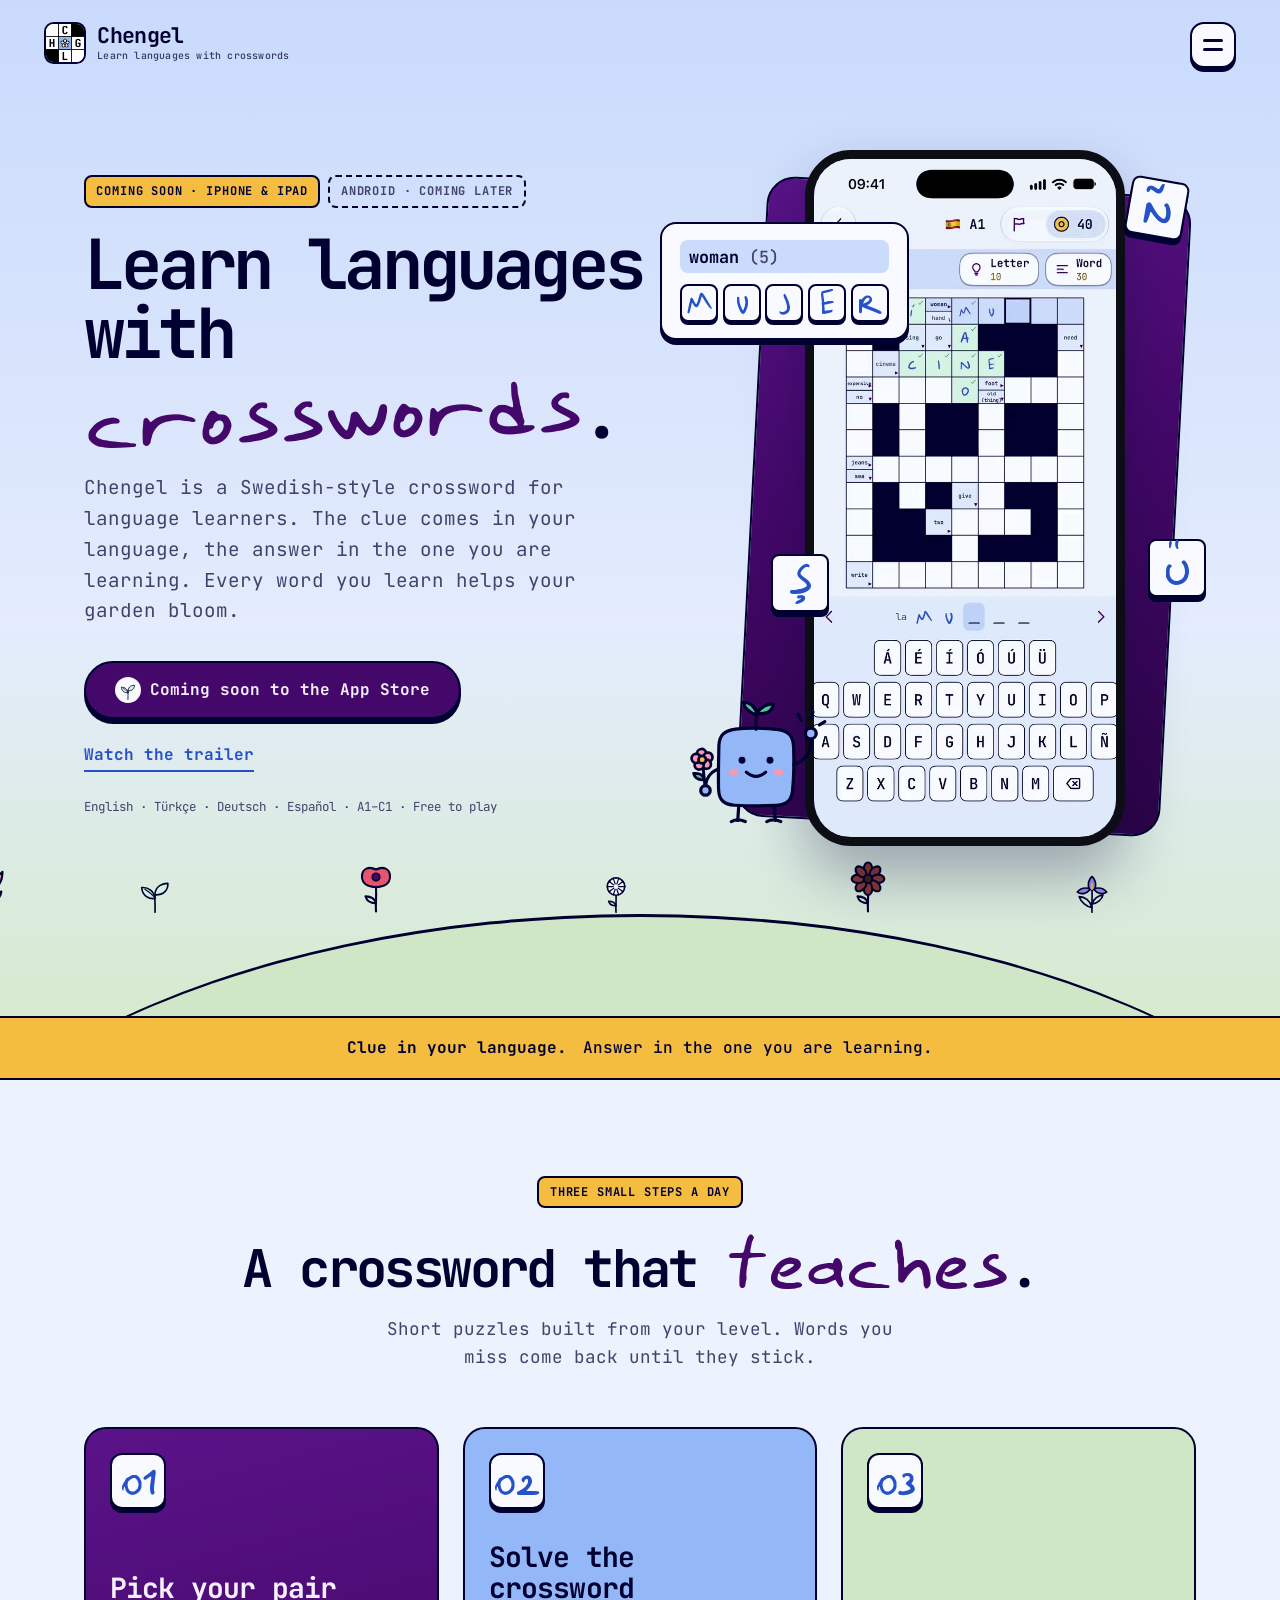
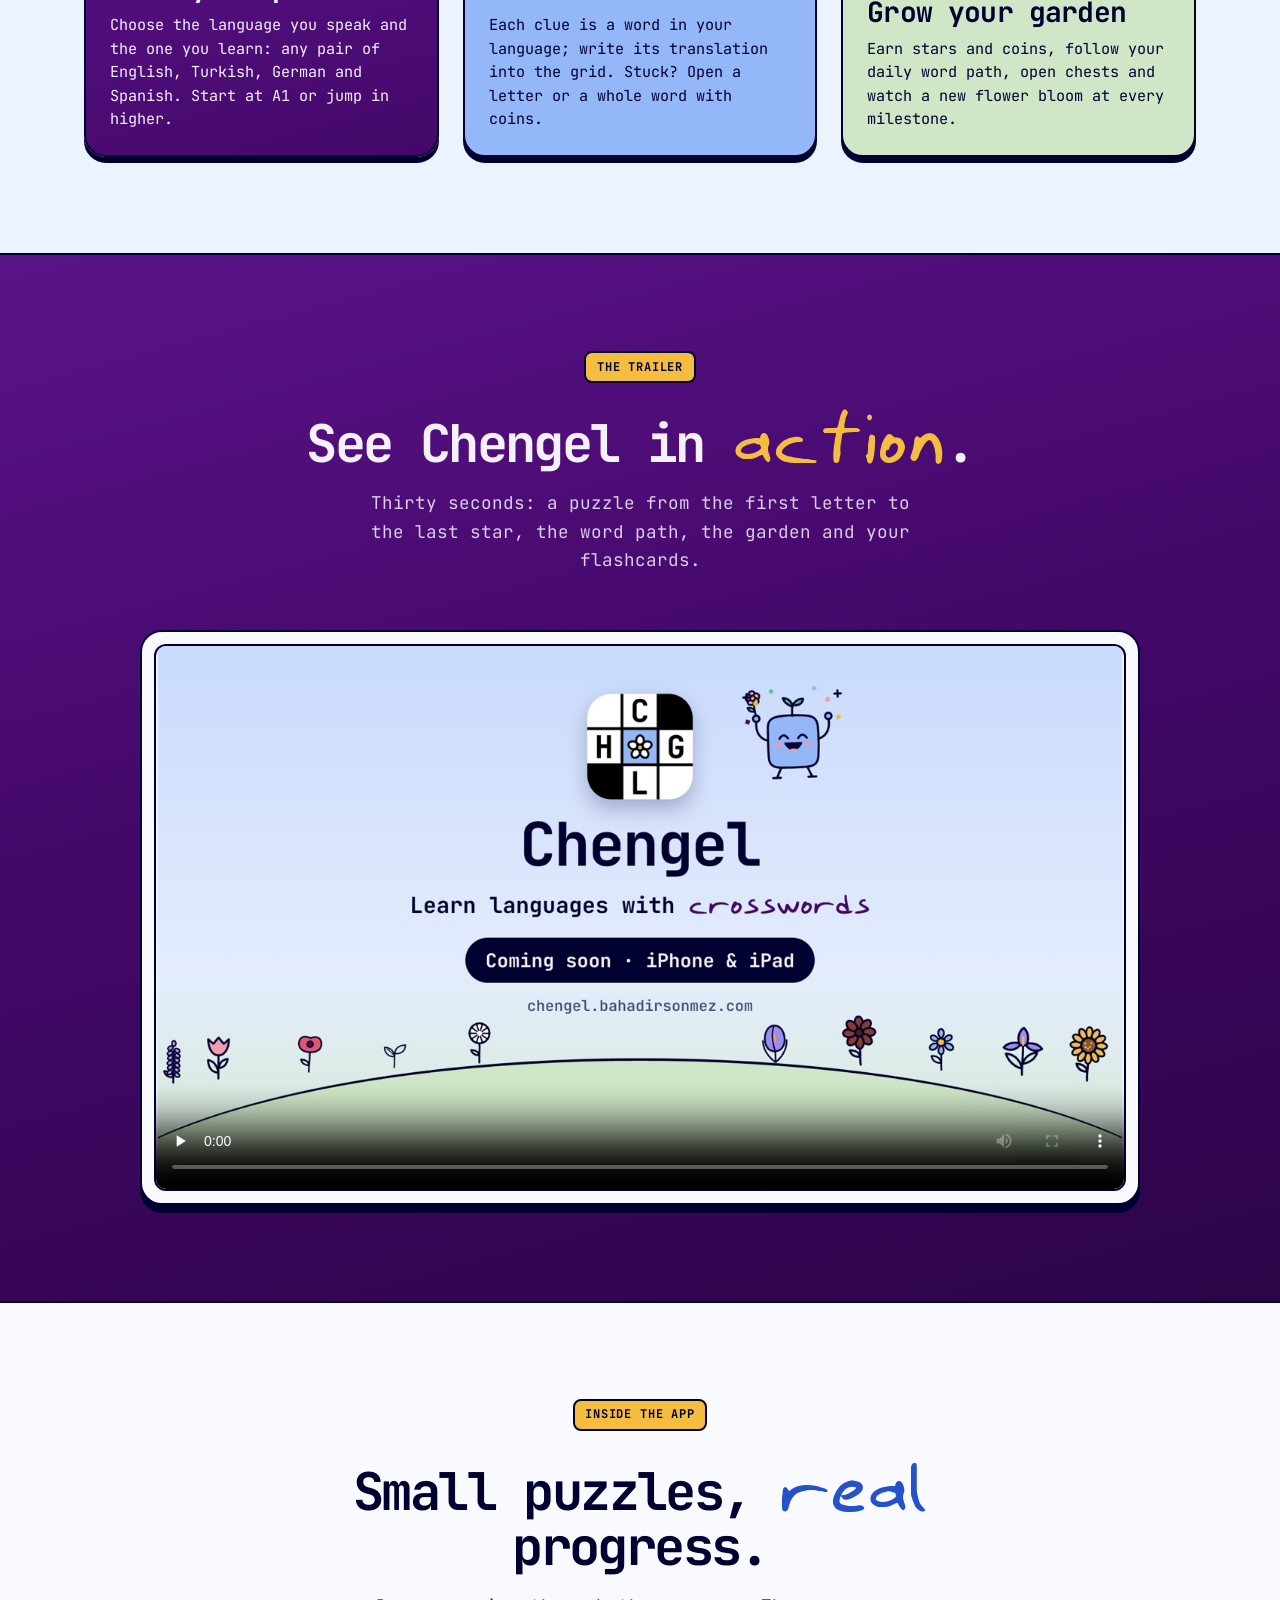
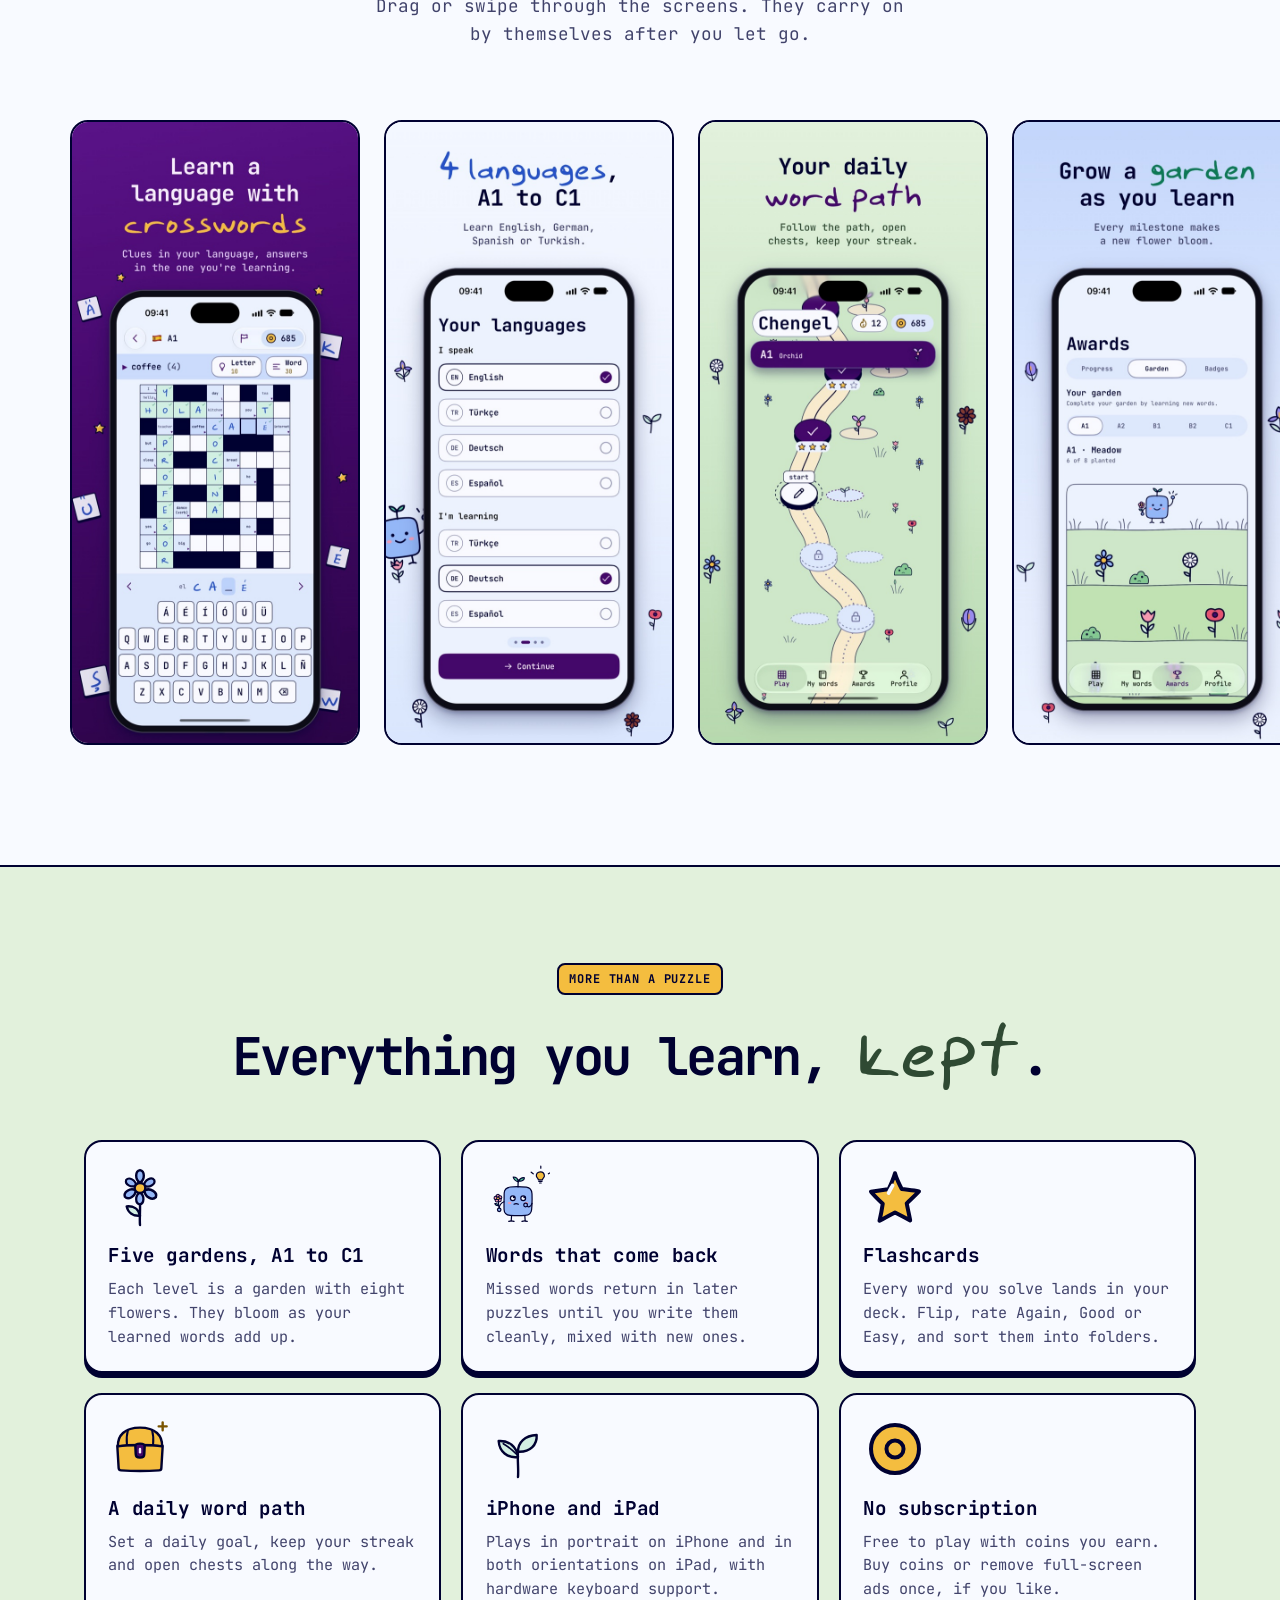
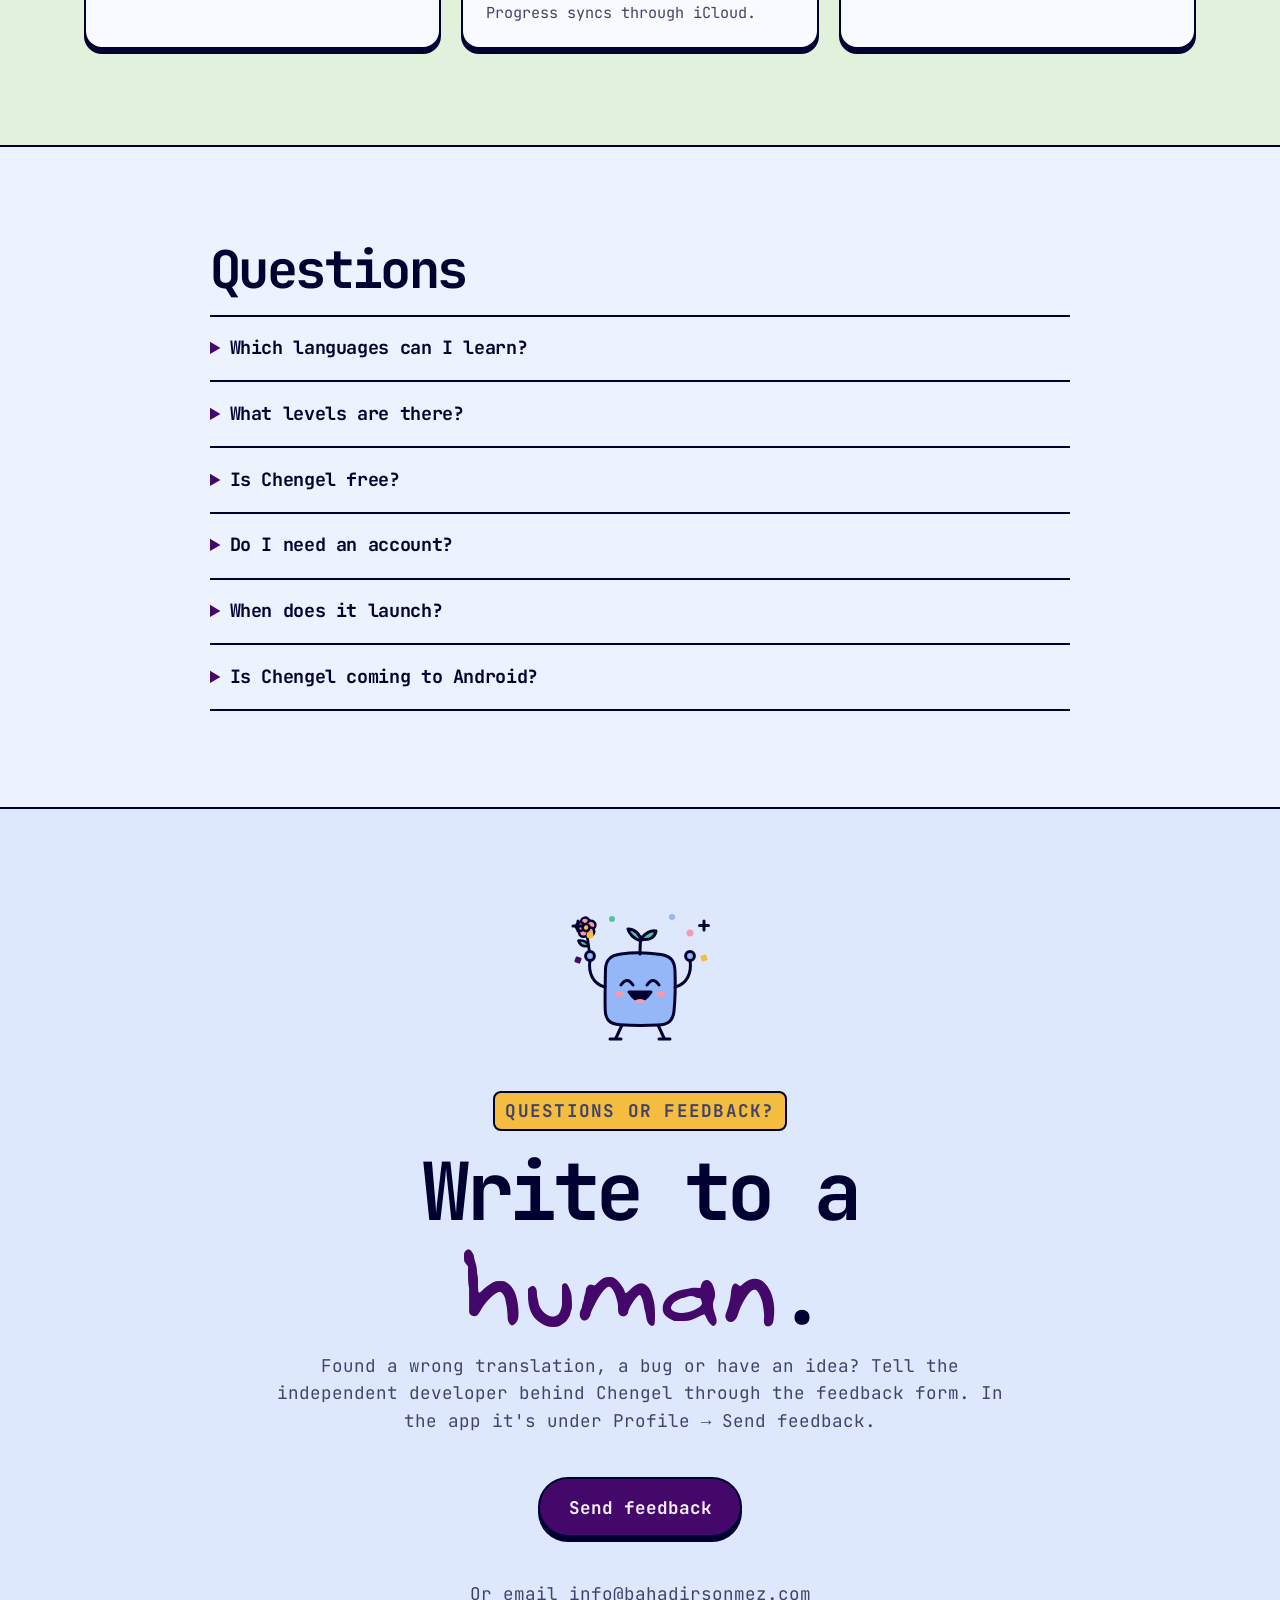
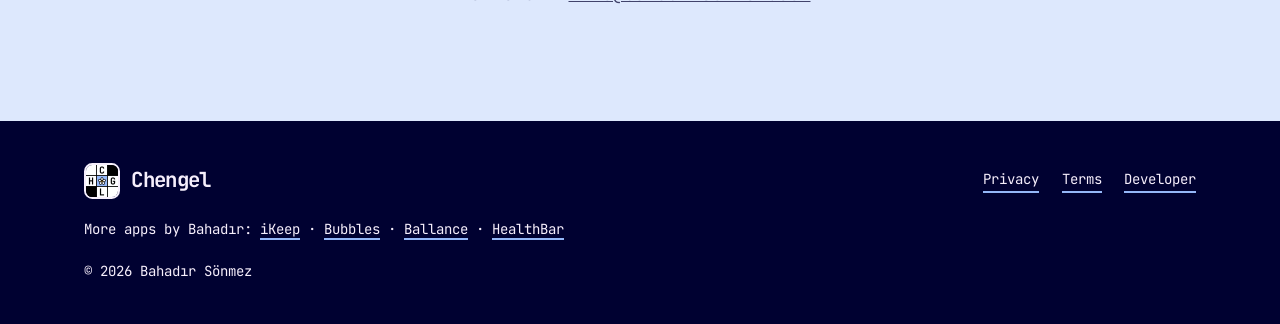
==== commit 1d5eca4c: "Say Android is coming later; launch-day script for the App Store links A quieter dashed kicker next " ====
--- a/index.html
+++ b/index.html
@@ -51,7 +51,10 @@
   <main id="main">
     <section class="hero" id="top">
       <div class="hero-copy">
-        <p class="kicker">Coming soon &middot; iPhone &amp; iPad</p>
+        <div class="kickers">
+          <p class="kicker">Coming soon &middot; iPhone &amp; iPad</p>
+          <p class="kicker kicker-soft">Android &middot; coming later</p>
+        </div>
         <h1>Learn languages with <span class="nowrap"><em>crosswords</em>.</span></h1>
         <p class="lede">Chengel is a Swedish-style crossword for language learners. The clue comes in your language, the answer in the one you are learning. Every word you learn helps your garden bloom.</p>
         <div class="actions">
@@ -180,6 +183,10 @@
           <summary>When does it launch?</summary>
           <p>Soon, on the App Store for iPhone and iPad (iOS 17 or later). This page will link to it on launch day.</p>
         </details>
+        <details id="android">
+          <summary>Is Chengel coming to Android?</summary>
+          <p>Yes, an Android version is planned. It is not ready yet.</p>
+        </details>
       </div>
     </section>
 
--- a/styles.css
+++ b/styles.css
@@ -72,6 +72,9 @@
 .soft-link{font-weight:700;color:var(--written);text-decoration:none;border-bottom:2px solid var(--written);padding-bottom:2px;transition:color .2s,border-color .2s}
 .soft-link:hover{color:var(--primary);border-color:var(--primary)}
 .meta{font-size:.78rem;margin:1.6rem 0 0;color:var(--muted)}
+.kickers{display:flex;flex-wrap:wrap;align-items:center;gap:.5rem;margin:0 0 1.4rem}
+.kickers .kicker{margin:0}
+.kicker-soft{background:transparent;color:var(--muted);border-style:dashed}
 .hero-art{position:relative;z-index:1;min-height:720px;isolation:isolate}
 .hero-art:before{content:"";position:absolute;inset:7% 4% 4% 12%;background:linear-gradient(165deg,var(--purple-hi),var(--primary) 45%,var(--purple-lo));border:var(--line);border-radius:28px;z-index:-1;transform:rotate(3deg);transition:transform .6s var(--ease)}
 .hero-art:hover:before{transform:rotate(-1deg)}
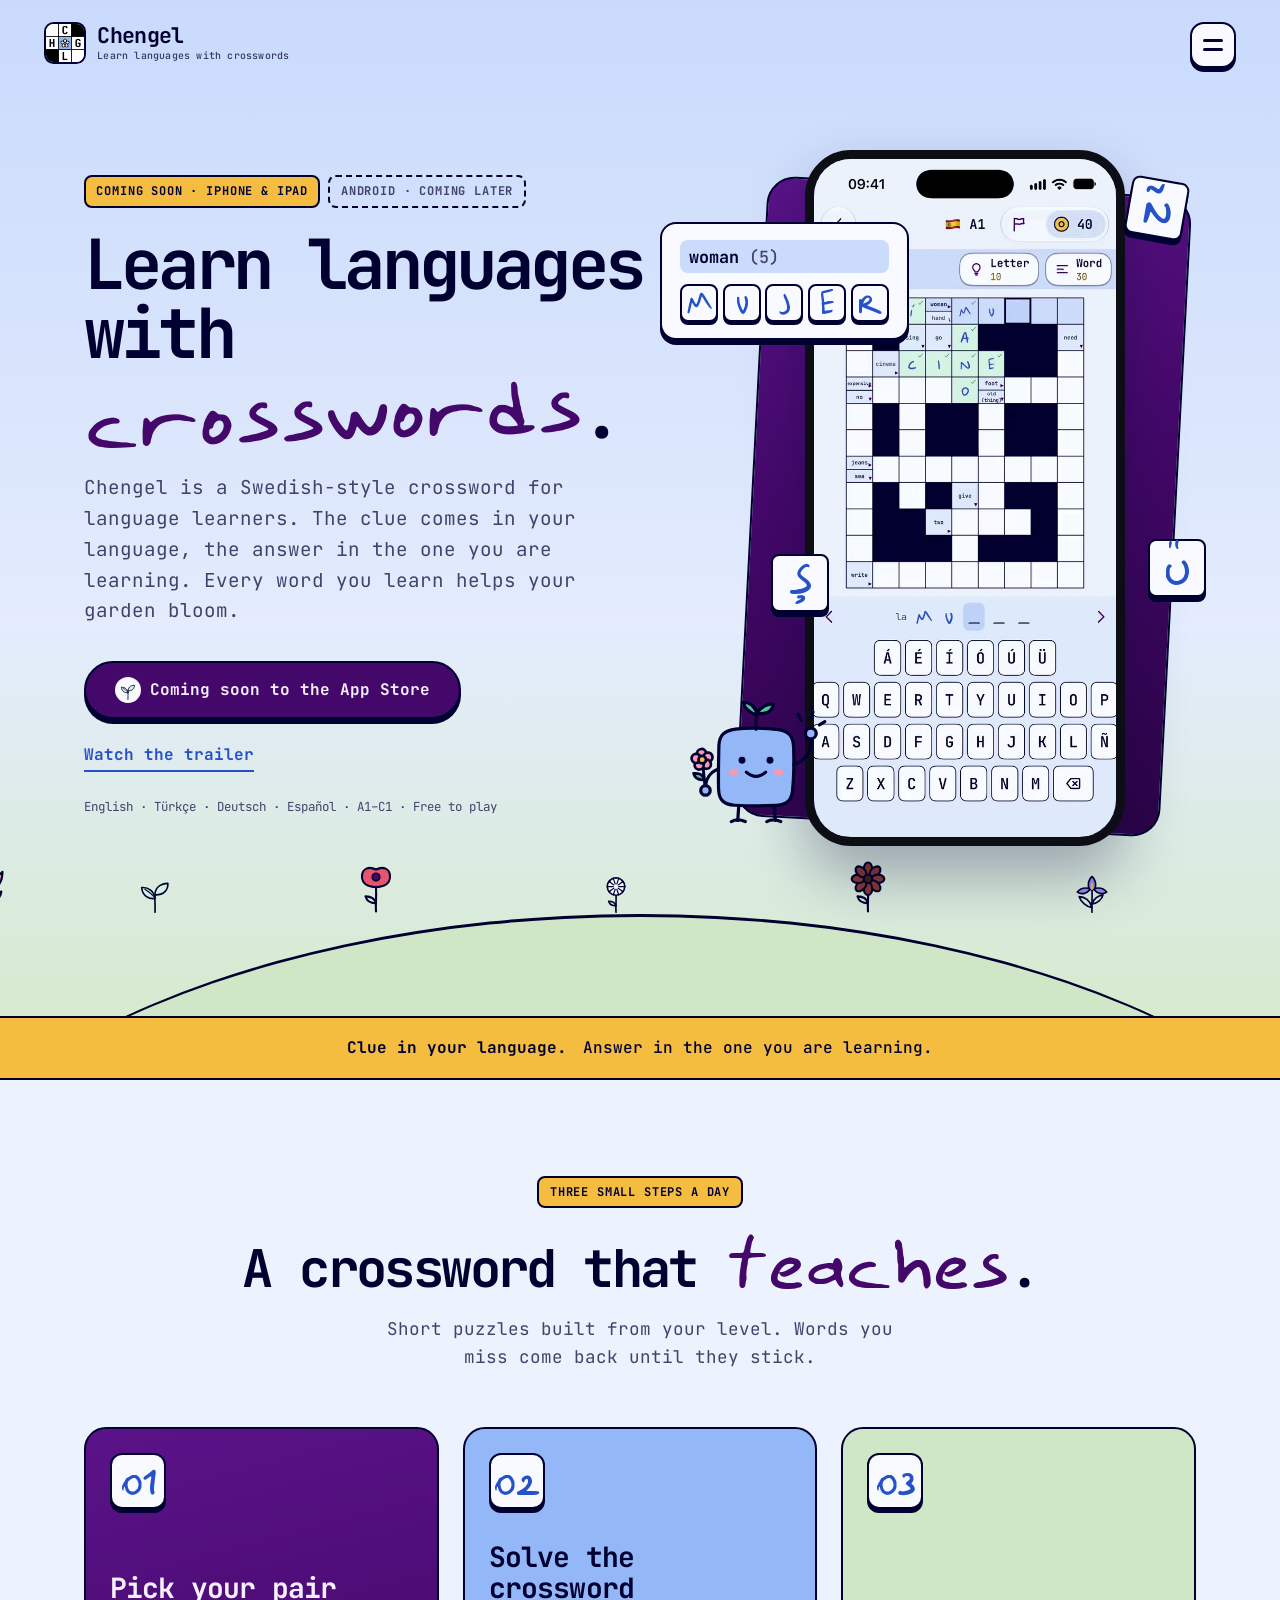
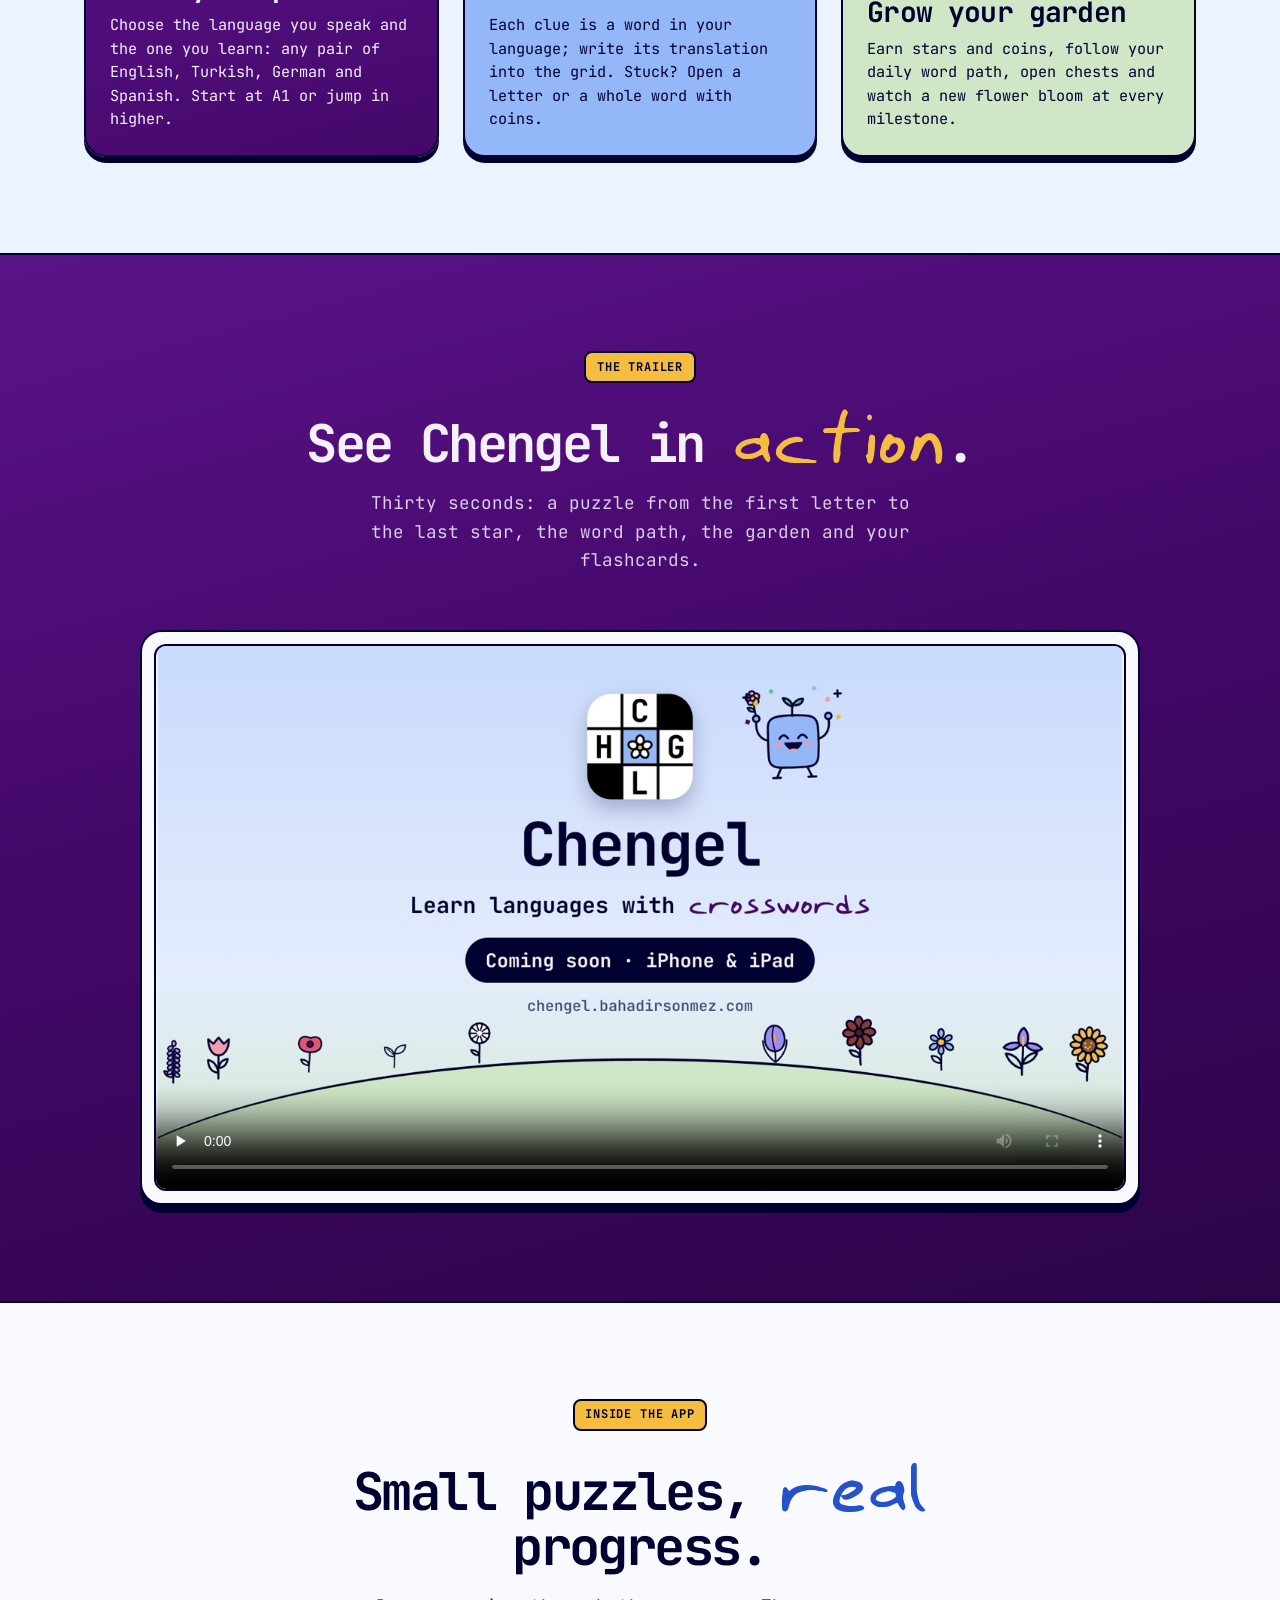
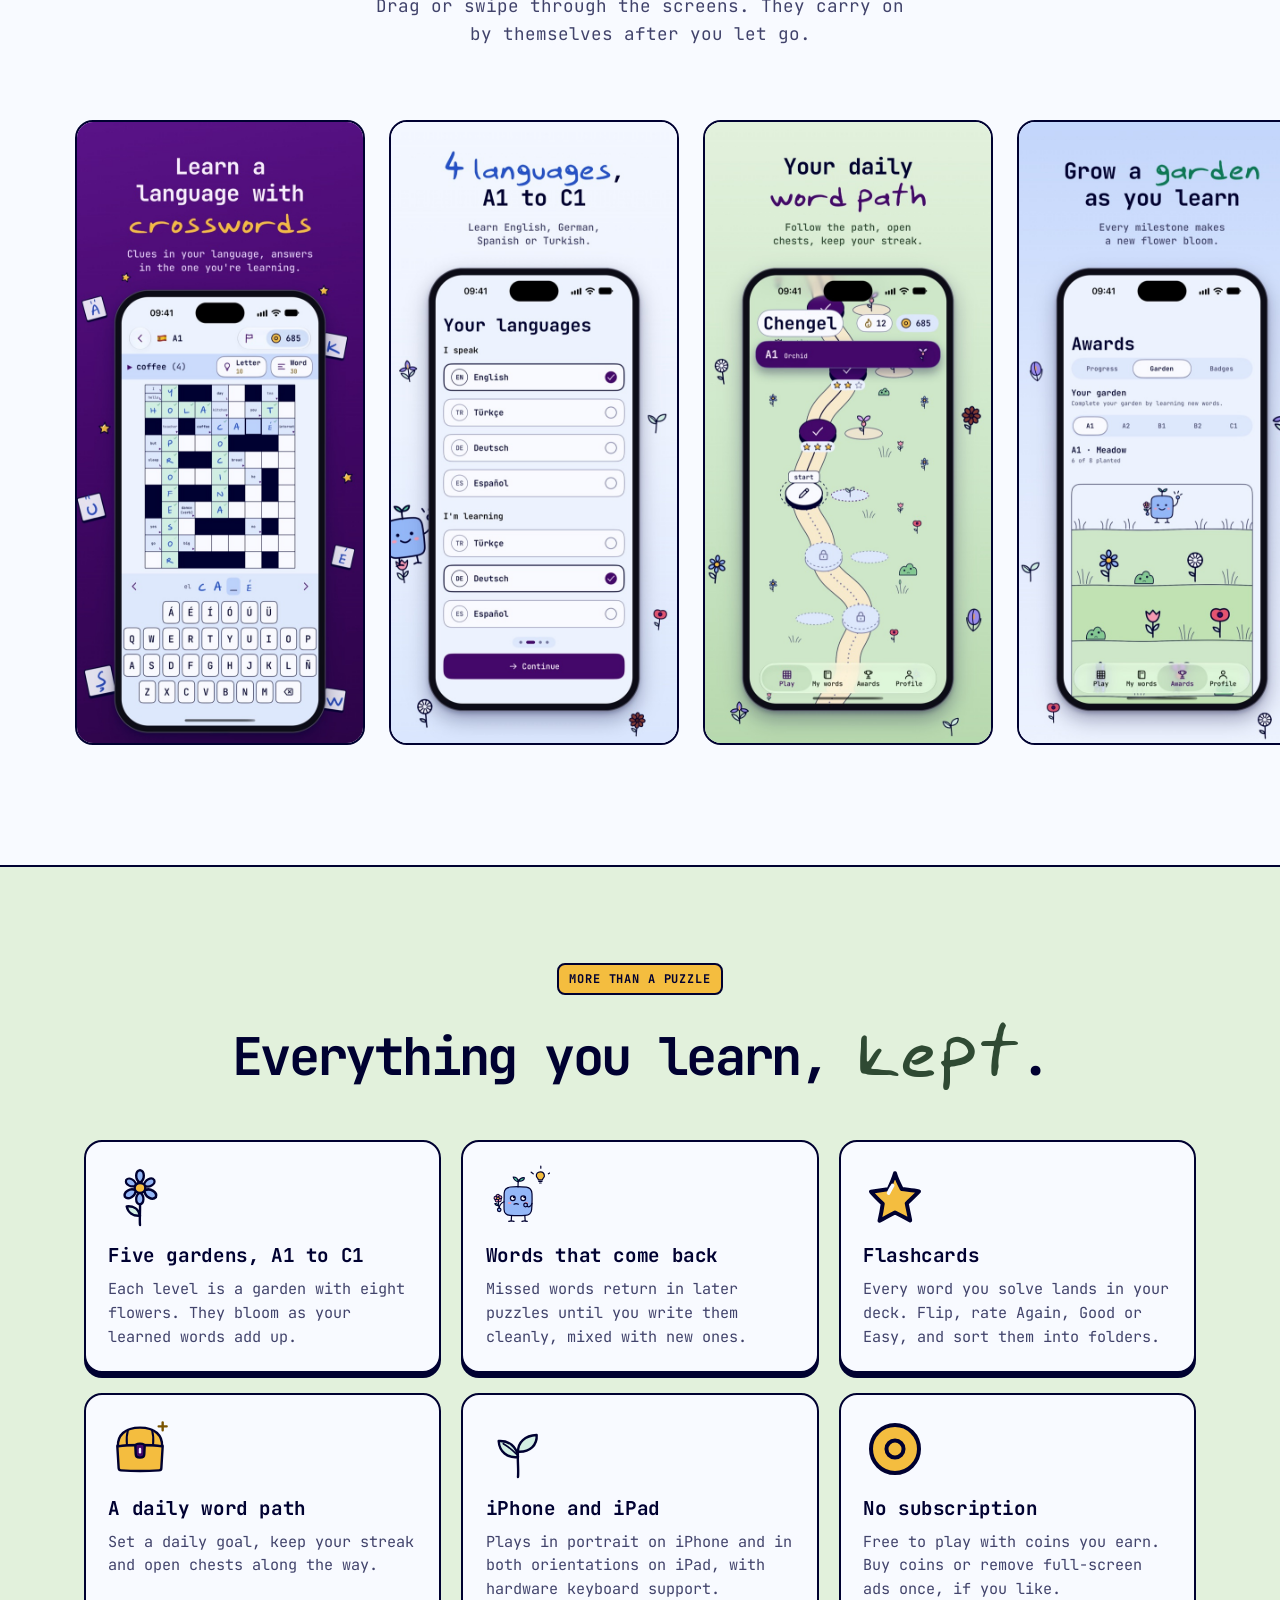
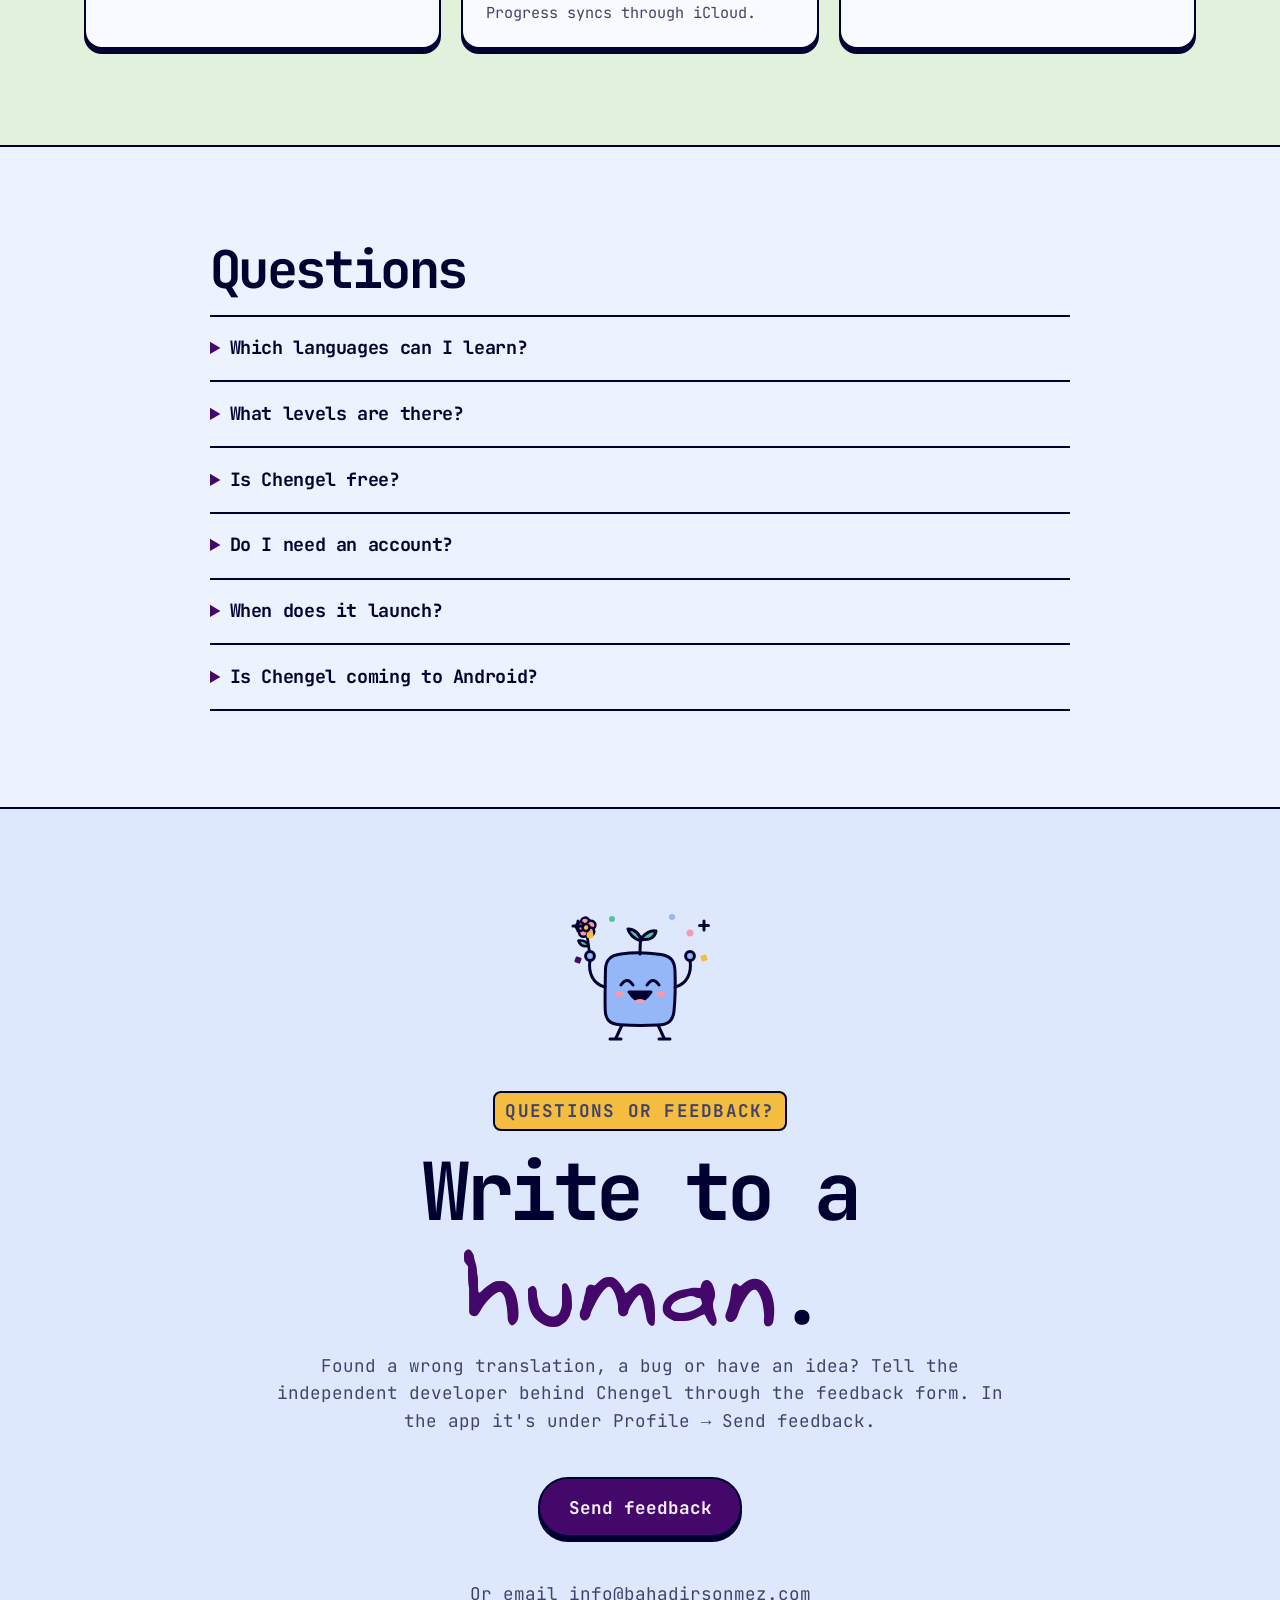
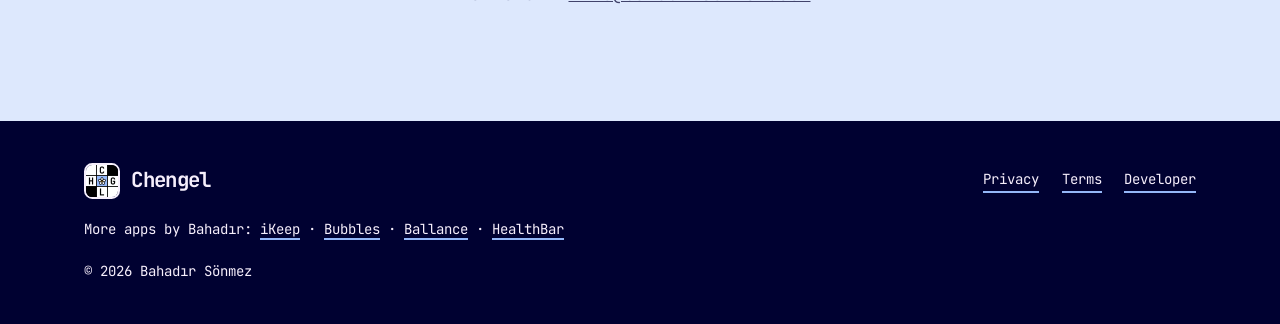
==== commit 29981f54: "Add Cloudflare Web Analytics beacon Co-Authored-By: Claude Opus 5.5 <noreply@anthropic.com>" ====
--- a/index.html
+++ b/index.html
@@ -216,5 +216,9 @@
     <p>&copy; <span data-year>2026</span> Bahadır Sönmez</p>
   </footer>
   <script src="script.js" defer></script>
+<!-- Cloudflare Web Analytics -->
+<script type="module" src="https://static.cloudflareinsights.com/beacon.min.js" data-cf-beacon='{"token":"690d9a399c1b4b629d5d754743bf1937"}'>
+</script>
+<!-- End Cloudflare Web Analytics -->
 </body>
 </html>
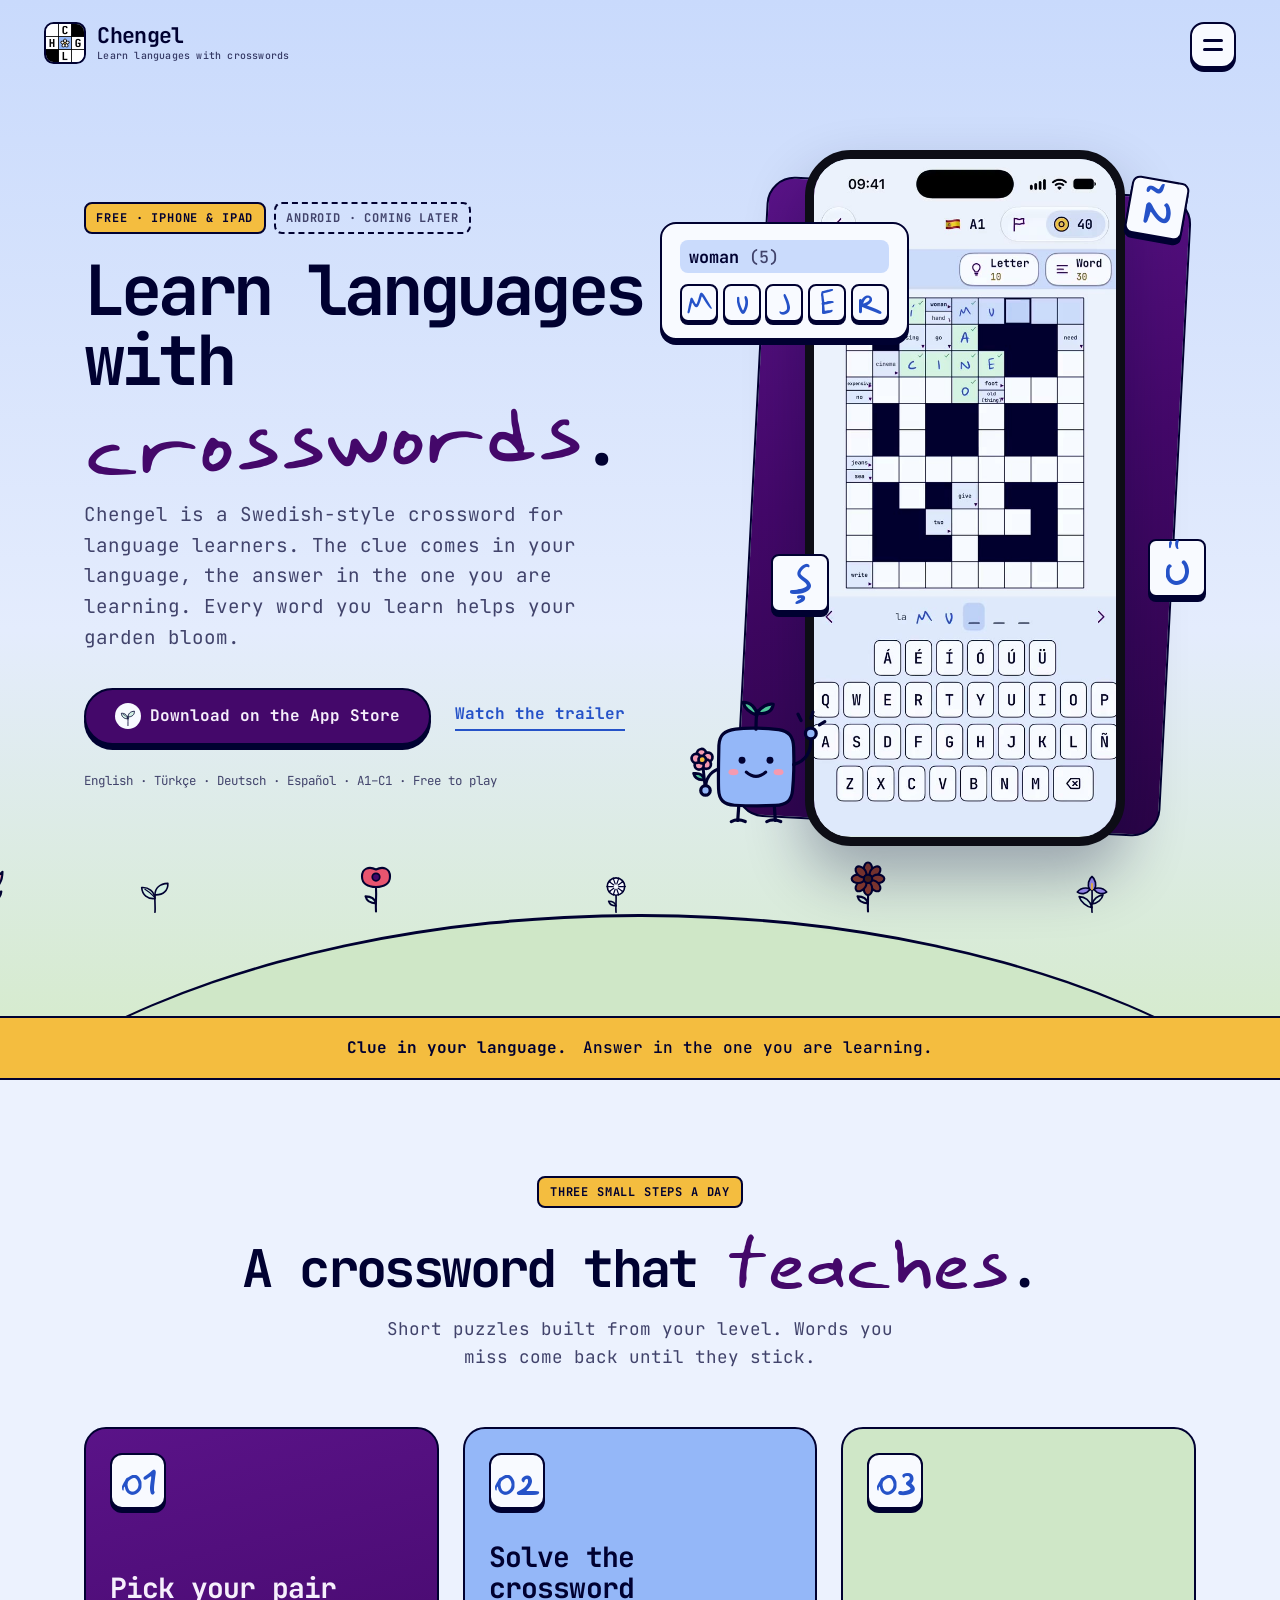
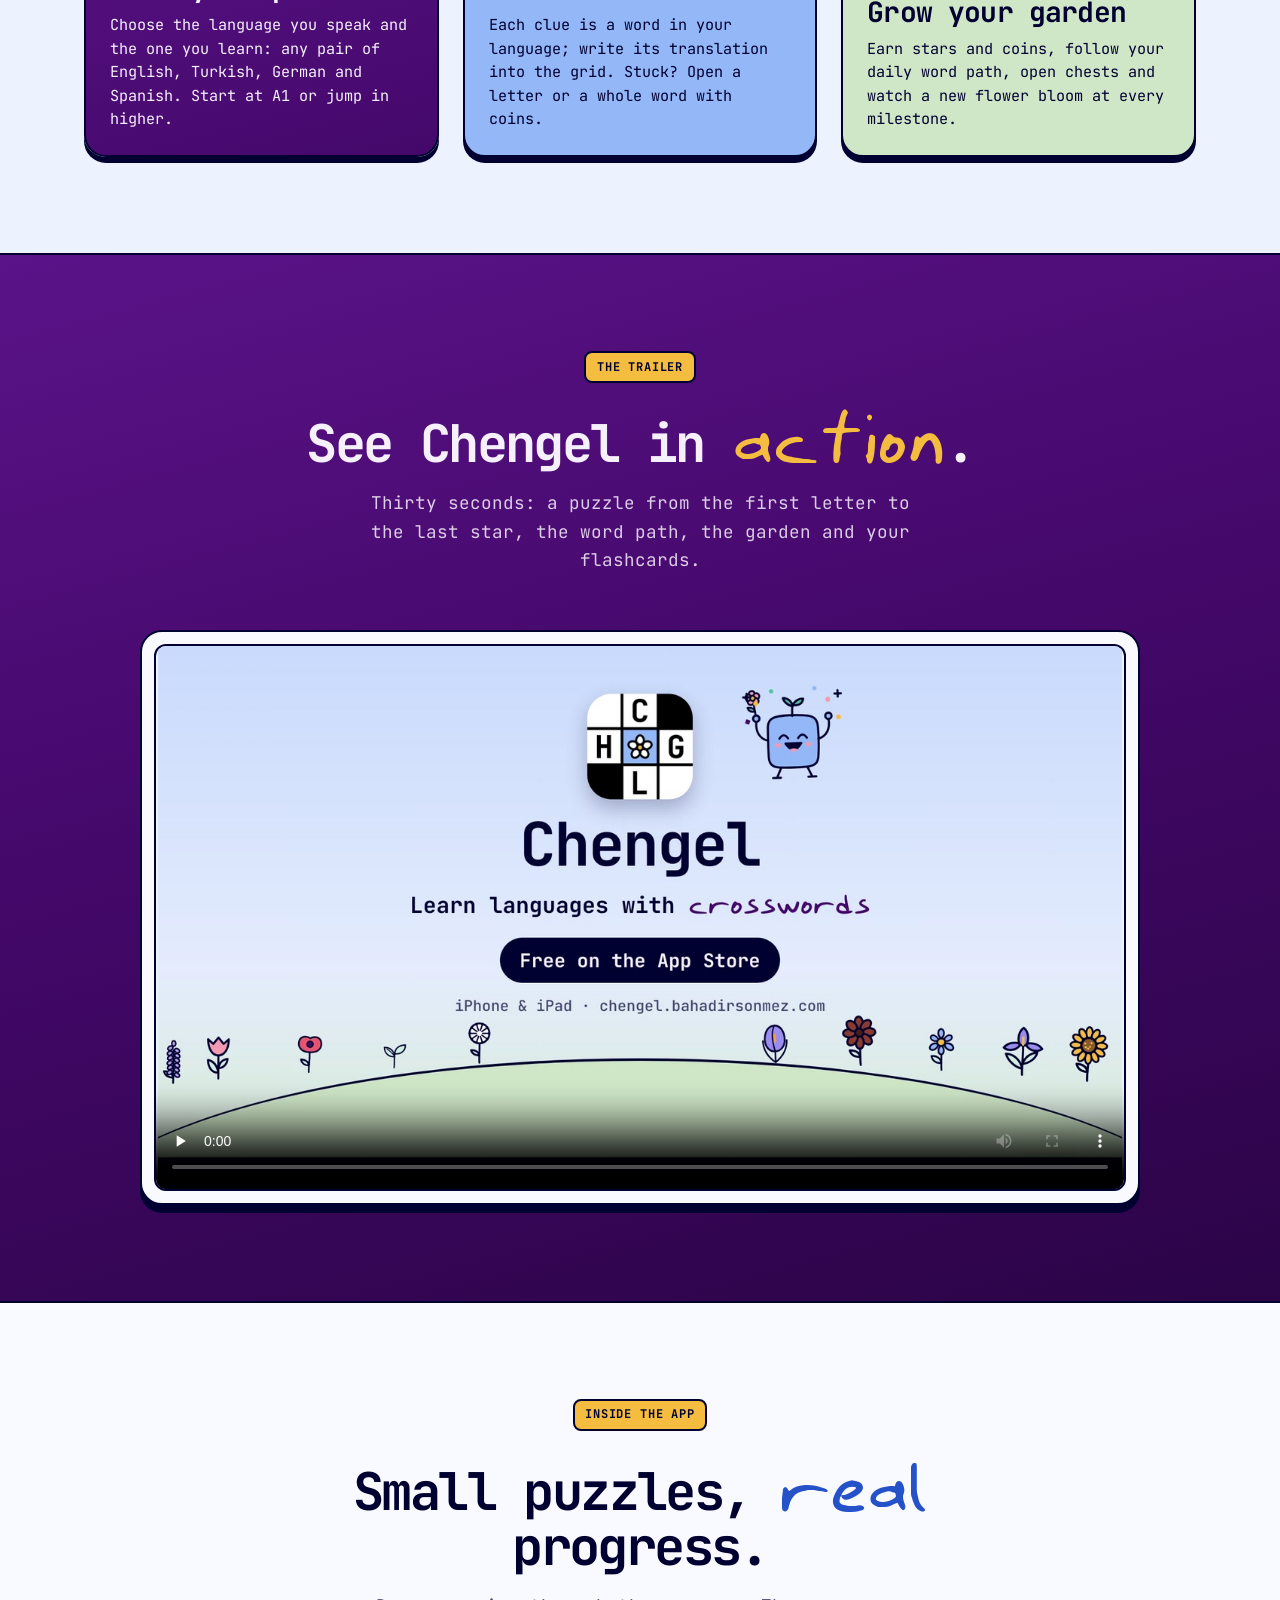
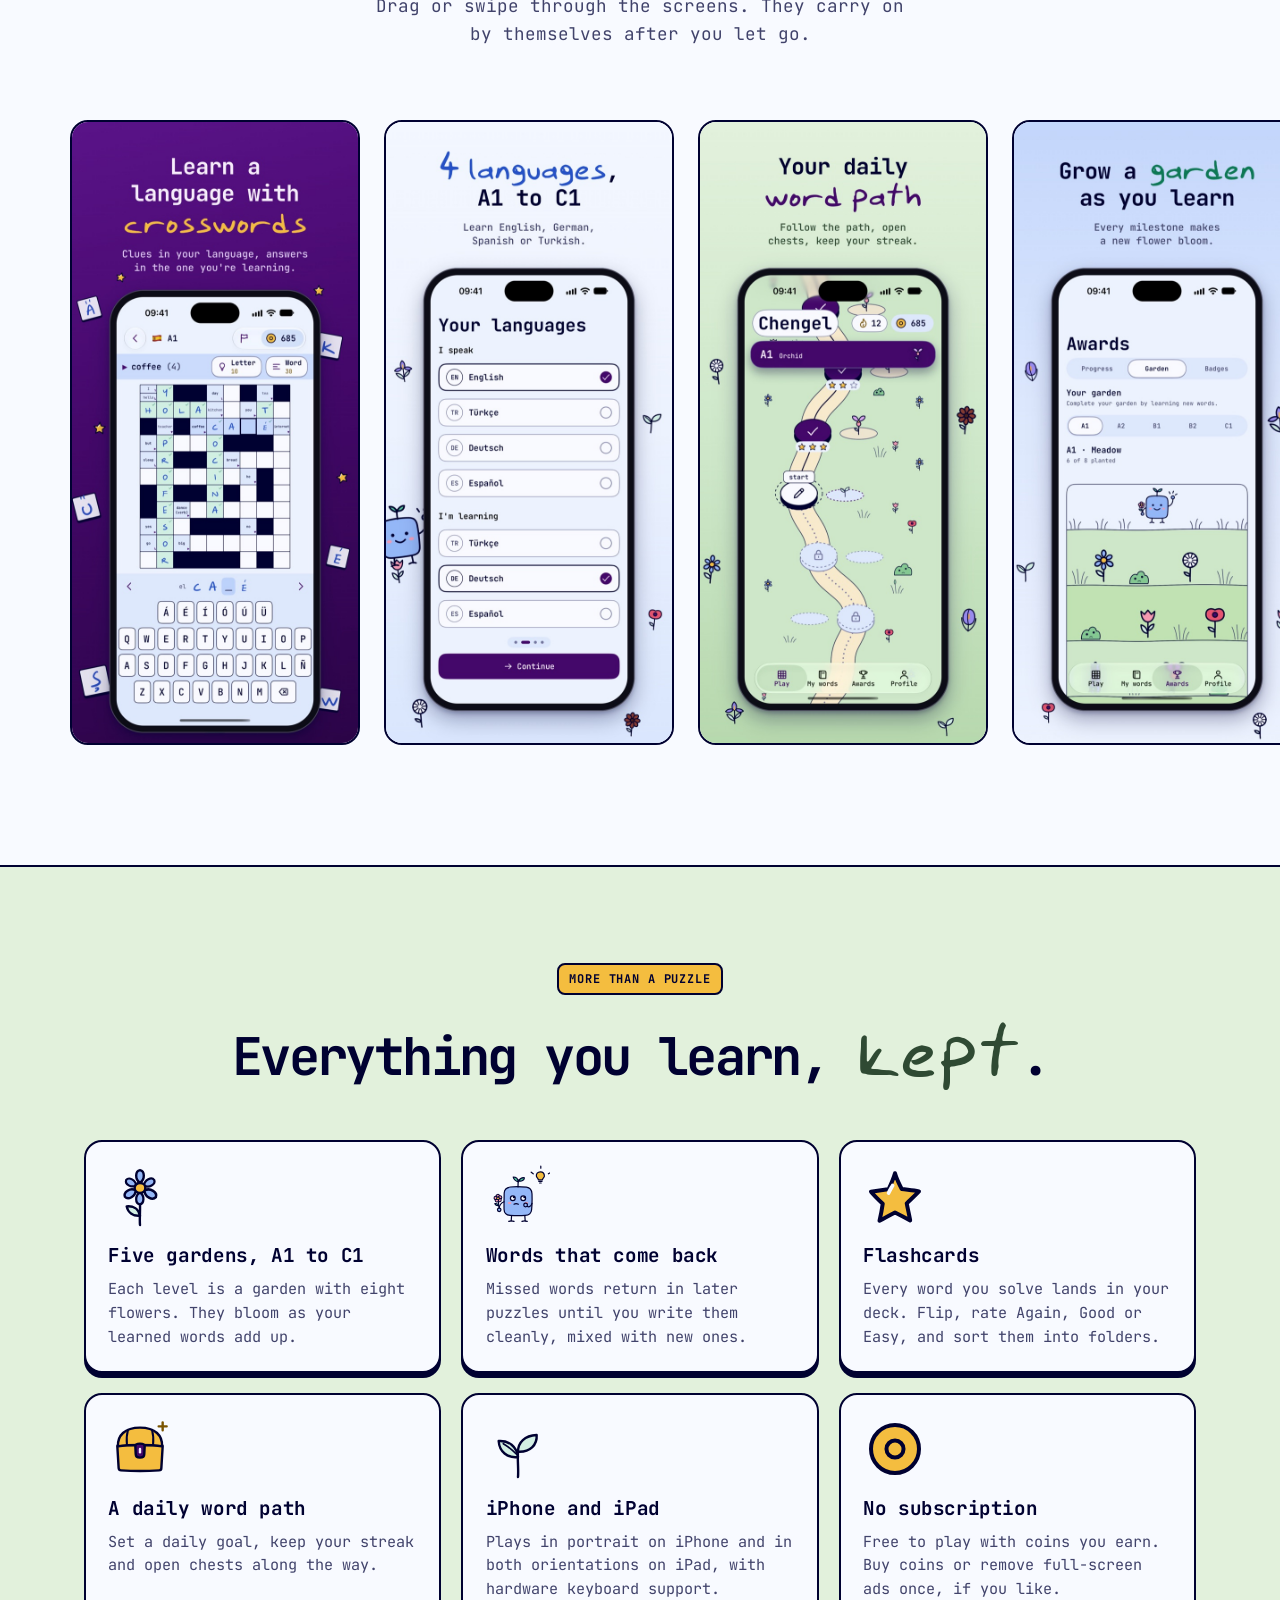
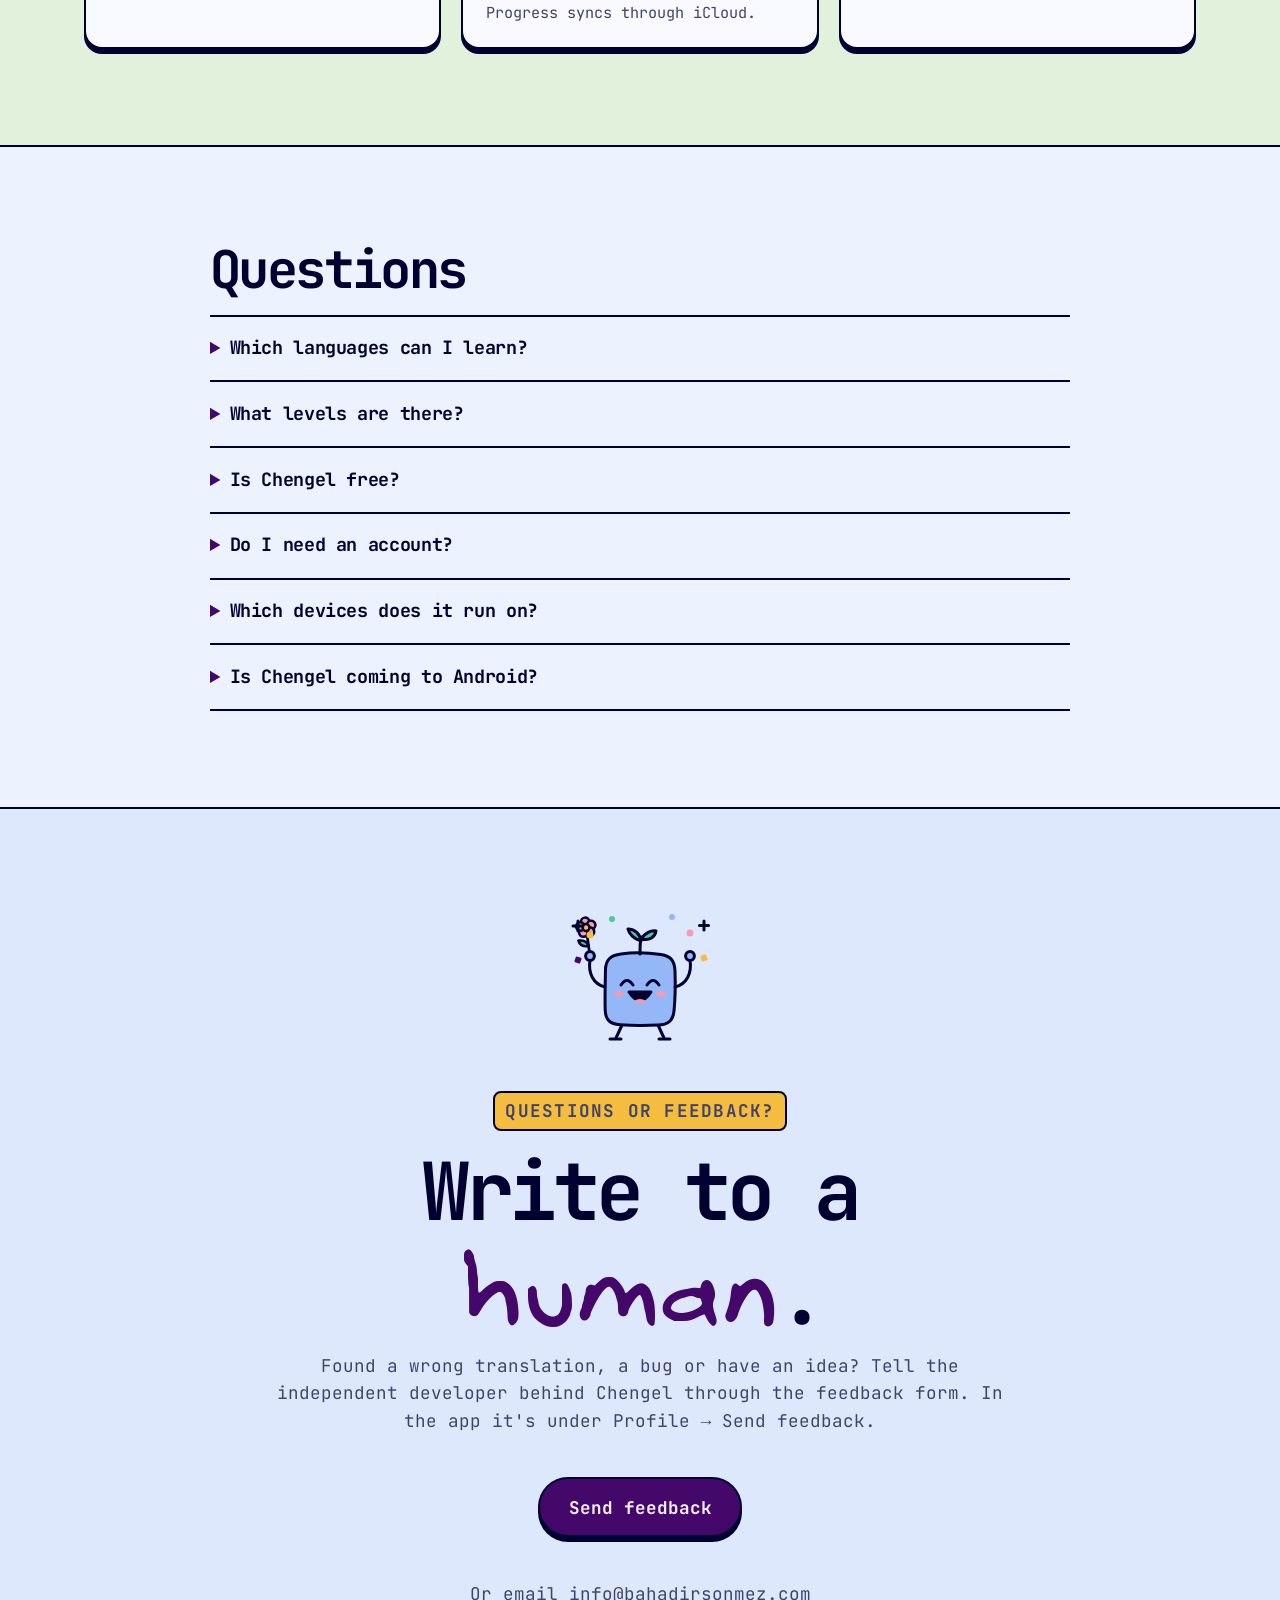
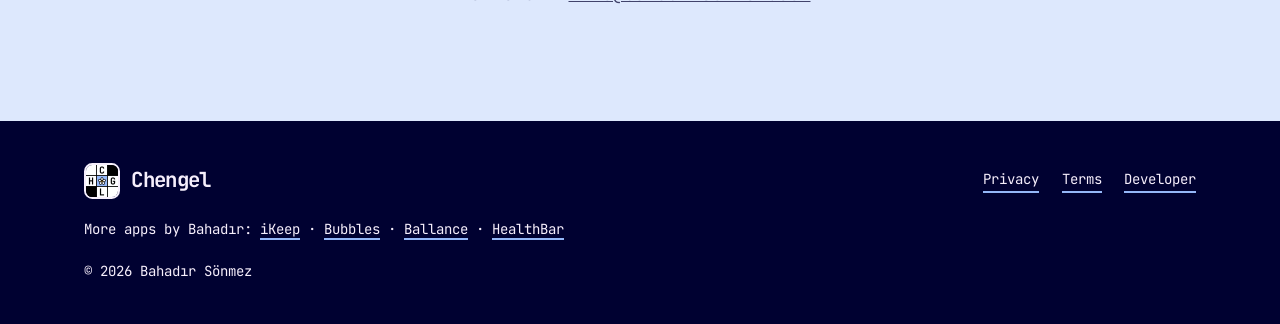
==== commit 22610dd6: "Chengel is on the App Store: drop coming soon Co-Authored-By: Claude Opus 5.5 <noreply@anthropic.com" ====
--- a/index.html
+++ b/index.html
@@ -4,8 +4,9 @@
   <meta charset="utf-8">
   <meta name="viewport" content="width=device-width,initial-scale=1">
   <title>Chengel: Learn Languages with Crossword Puzzles</title>
-  <meta name="description" content="Chengel is a crossword for learning vocabulary in English, Turkish, German and Spanish. Clues in your language, answers in the one you are learning, from A1 to C1. Coming soon to iPhone and iPad.">
+  <meta name="description" content="Chengel is a crossword for learning vocabulary in English, Turkish, German and Spanish. Clues in your language, answers in the one you are learning, from A1 to C1. Free on iPhone and iPad.">
   <meta name="theme-color" content="#ecf2fe">
+  <meta name="apple-itunes-app" content="app-id=6819309538">
   <meta property="og:title" content="Chengel: Learn Languages with Crossword Puzzles">
   <meta property="og:description" content="Clues in your language, answers in the one you are learning. Crosswords for English, Turkish, German and Spanish, A1 to C1.">
   <meta property="og:type" content="website">
@@ -28,7 +29,7 @@
   <link rel="preload" href="assets/fonts/JetBrainsMono-Bold.woff2" as="font" type="font/woff2" crossorigin>
   <link rel="preload" href="assets/fonts/YagmurHand-Regular.woff2" as="font" type="font/woff2" crossorigin>
   <link rel="stylesheet" href="styles.css">
-  <script type="application/ld+json">{"@context":"https://schema.org","@type":"SoftwareApplication","name":"Chengel","alternateName":"Chengel - Learn Language","description":"A crossword for learning vocabulary in English, Turkish, German and Spanish, from A1 to C1. Clues in your language, answers in the one you are learning. For iPhone and iPad.","url":"https://chengel.bahadirsonmez.com/","image":"https://chengel.bahadirsonmez.com/assets/og.jpg","applicationCategory":"EducationalApplication","operatingSystem":"iOS 17 or later; iPadOS 17 or later","inLanguage":["en","tr","de","es"],"author":{"@type":"Person","name":"Bahadir Sonmez","url":"https://bahadirsonmez.com/"},"offers":{"@type":"Offer","price":"0","priceCurrency":"USD"}}</script>
+  <script type="application/ld+json">{"@context":"https://schema.org","@type":"SoftwareApplication","name":"Chengel","alternateName":"Chengel - Learn Language","description":"A crossword for learning vocabulary in English, Turkish, German and Spanish, from A1 to C1. Clues in your language, answers in the one you are learning. For iPhone and iPad.","url":"https://chengel.bahadirsonmez.com/","image":"https://chengel.bahadirsonmez.com/assets/og.jpg","applicationCategory":"EducationalApplication","downloadUrl":"https://apps.apple.com/app/id6819309538","operatingSystem":"iOS 17 or later; iPadOS 17 or later","inLanguage":["en","tr","de","es"],"author":{"@type":"Person","name":"Bahadir Sonmez","url":"https://bahadirsonmez.com/"},"offers":{"@type":"Offer","price":"0","priceCurrency":"USD"}}</script>
 </head>
 <body>
   <a class="skip" href="#main">Skip to content</a>
@@ -44,7 +45,7 @@
       <a href="#gallery">Screens</a>
       <a href="#faq">FAQ</a>
       <a href="#support">Support</a>
-      <a class="pill" href="#launch">Coming soon &middot; iPhone &amp; iPad</a>
+      <a class="pill" href="https://apps.apple.com/app/id6819309538">Get Chengel</a>
     </nav>
   </header>
 
@@ -52,13 +53,13 @@
     <section class="hero" id="top">
       <div class="hero-copy">
         <div class="kickers">
-          <p class="kicker">Coming soon &middot; iPhone &amp; iPad</p>
+          <p class="kicker">Free &middot; iPhone &amp; iPad</p>
           <p class="kicker kicker-soft">Android &middot; coming later</p>
         </div>
         <h1>Learn languages with <span class="nowrap"><em>crosswords</em>.</span></h1>
         <p class="lede">Chengel is a Swedish-style crossword for language learners. The clue comes in your language, the answer in the one you are learning. Every word you learn helps your garden bloom.</p>
         <div class="actions">
-          <span class="button soon"><img src="assets/illo/sprout.svg" alt="" width="28" height="28">Coming soon to the App Store</span>
+          <a class="button" href="https://apps.apple.com/app/id6819309538"><img src="assets/illo/sprout.svg" alt="" width="28" height="28">Download on the App Store</a>
           <a class="soft-link" href="#watch">Watch the trailer</a>
         </div>
         <p class="meta">English &middot; Türkçe &middot; Deutsch &middot; Español &middot; A1&ndash;C1 &middot; Free to play</p>
@@ -180,8 +181,8 @@
           <p>No. Your progress stays on your device and, if you use iCloud, syncs through your own iCloud storage. See the <a href="privacy.html">privacy policy</a> for details.</p>
         </details>
         <details id="launch">
-          <summary>When does it launch?</summary>
-          <p>Soon, on the App Store for iPhone and iPad (iOS 17 or later). This page will link to it on launch day.</p>
+          <summary>Which devices does it run on?</summary>
+          <p>iPhone and iPad with iOS 17 or later. <a href="https://apps.apple.com/app/id6819309538">Get Chengel on the App Store</a>.</p>
         </details>
         <details id="android">
           <summary>Is Chengel coming to Android?</summary>
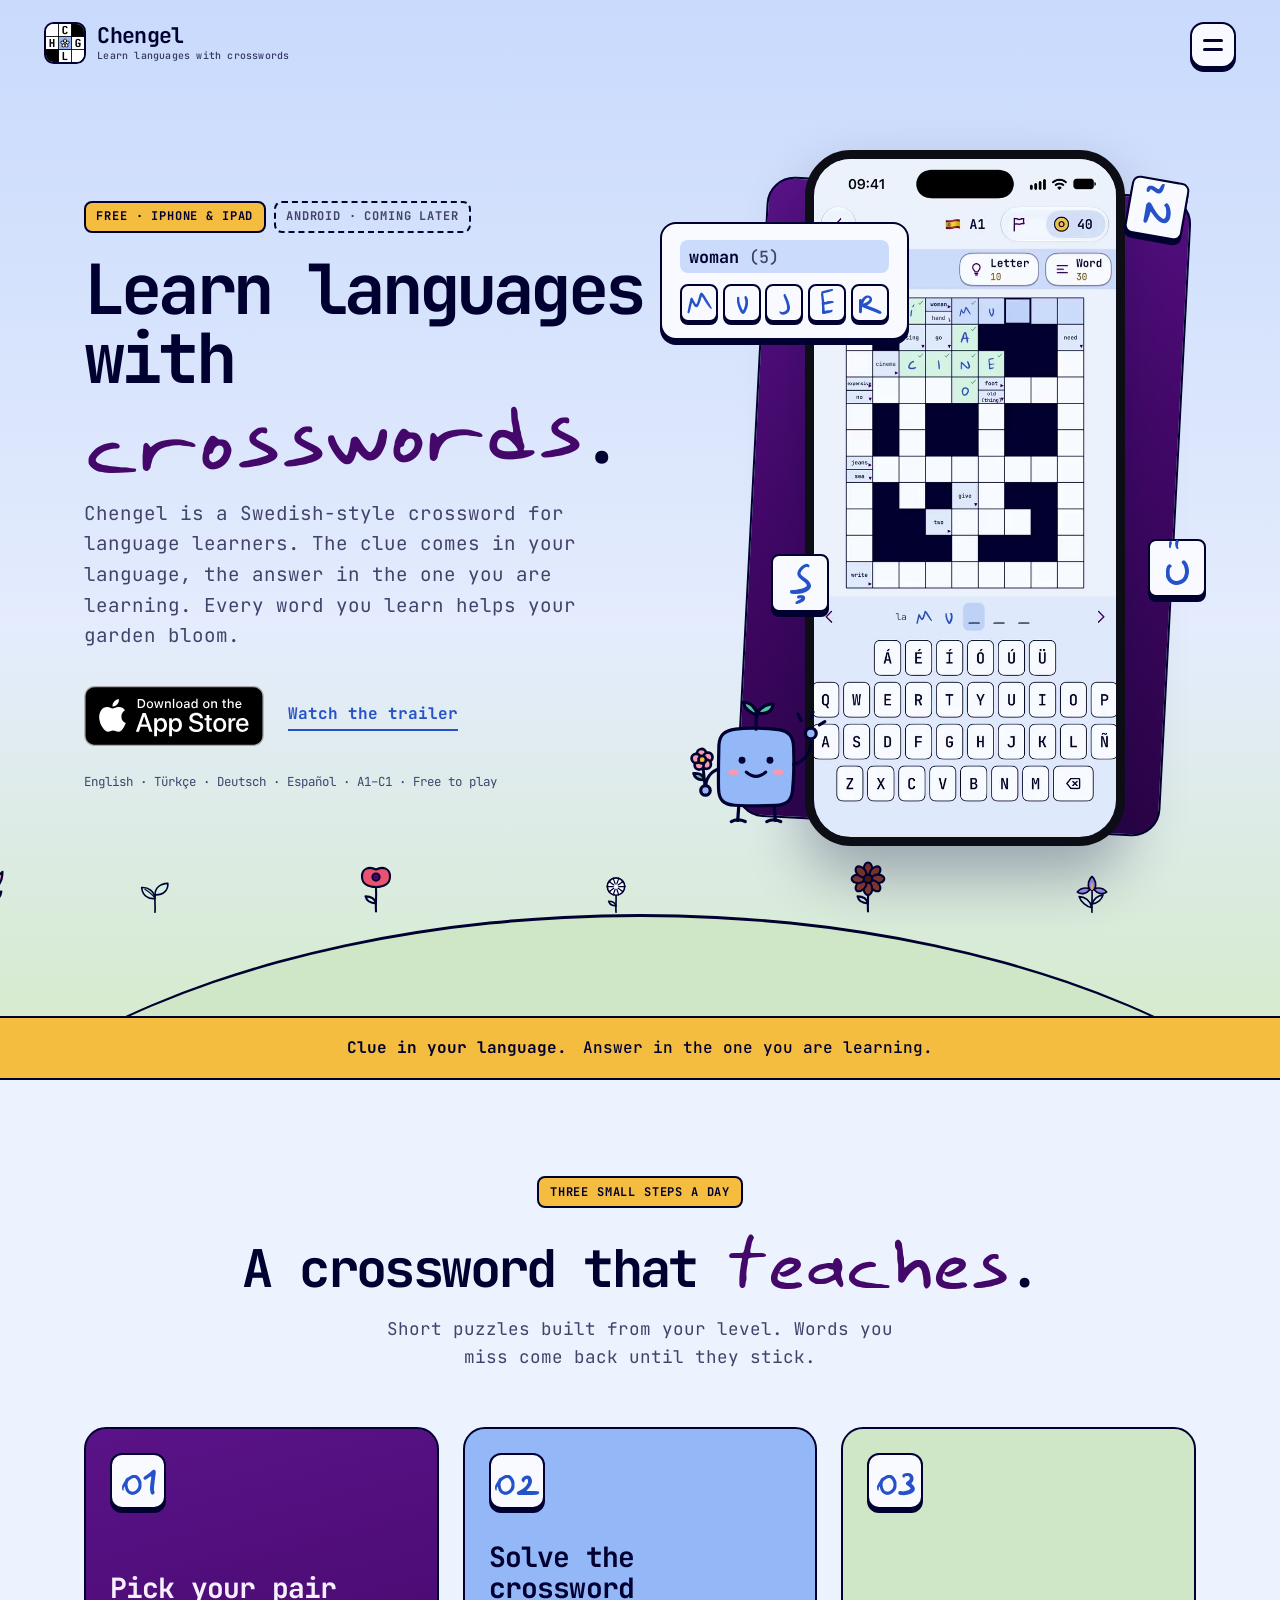
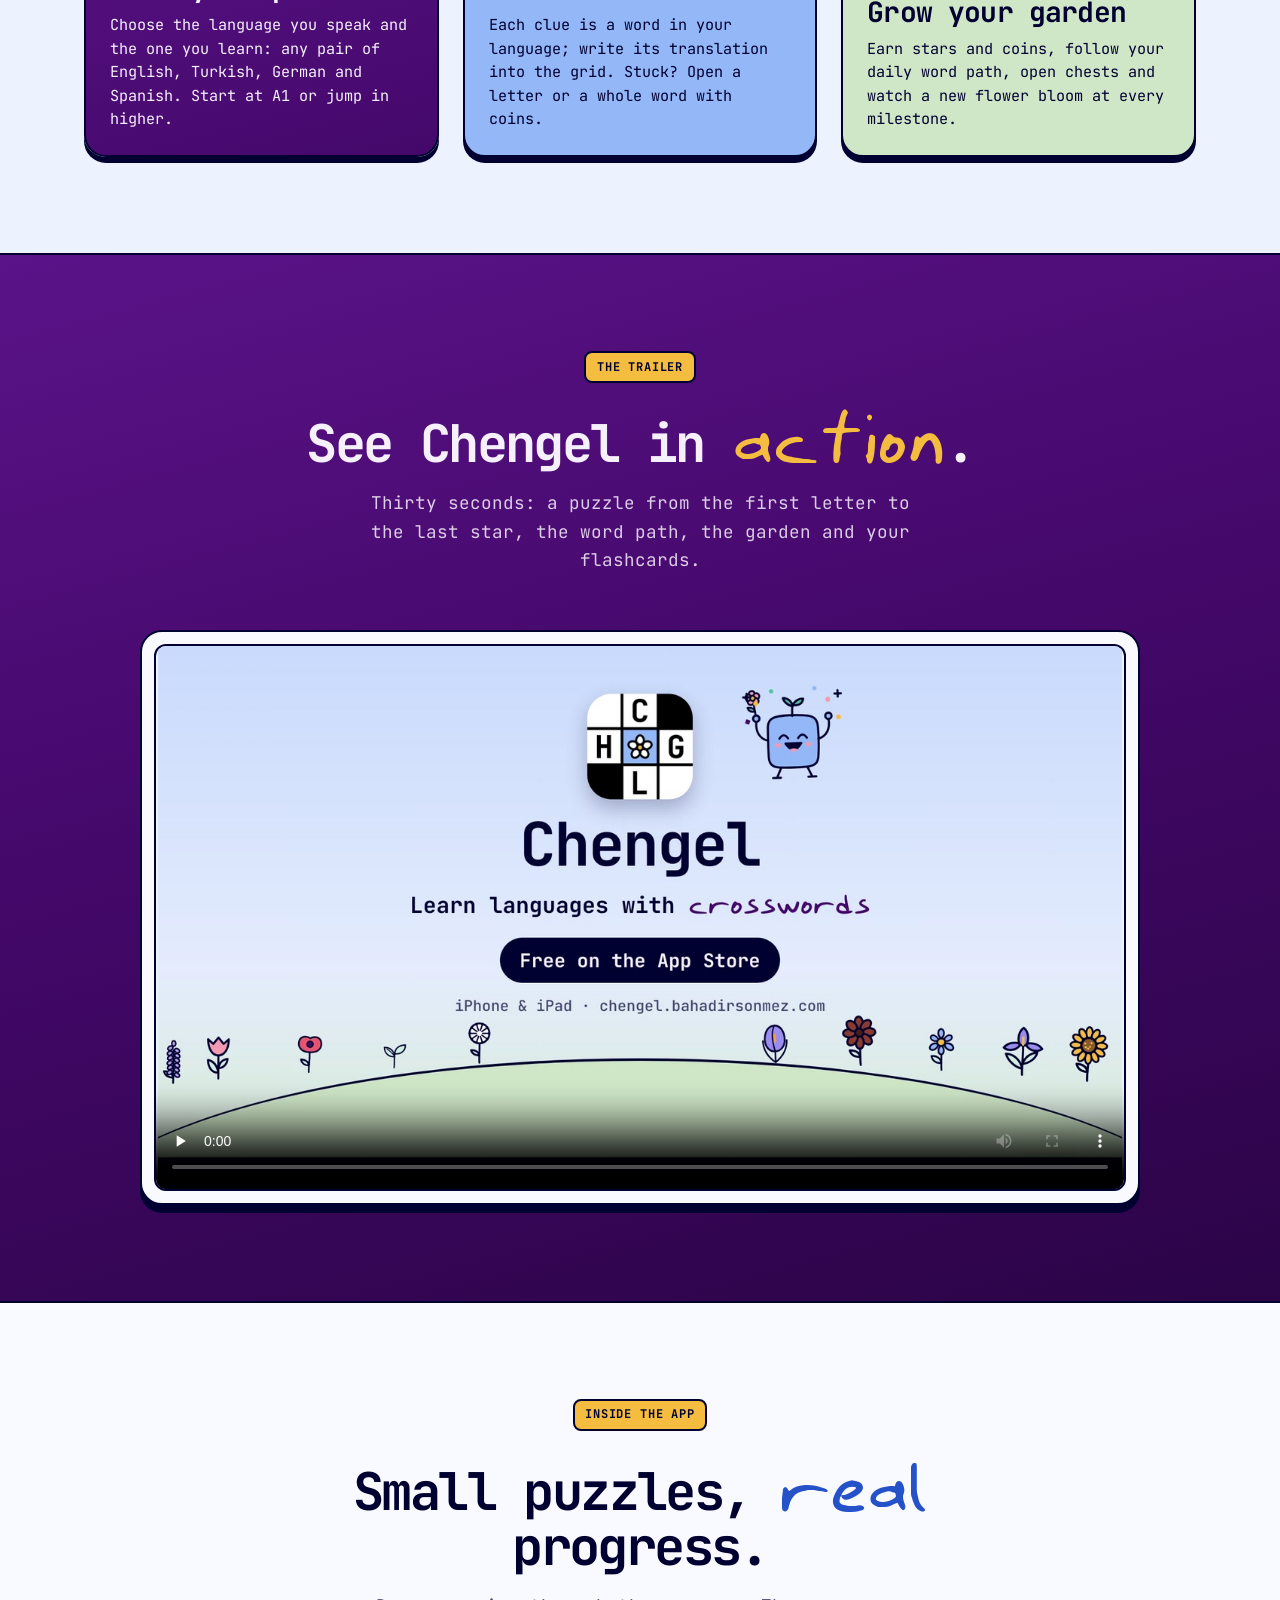
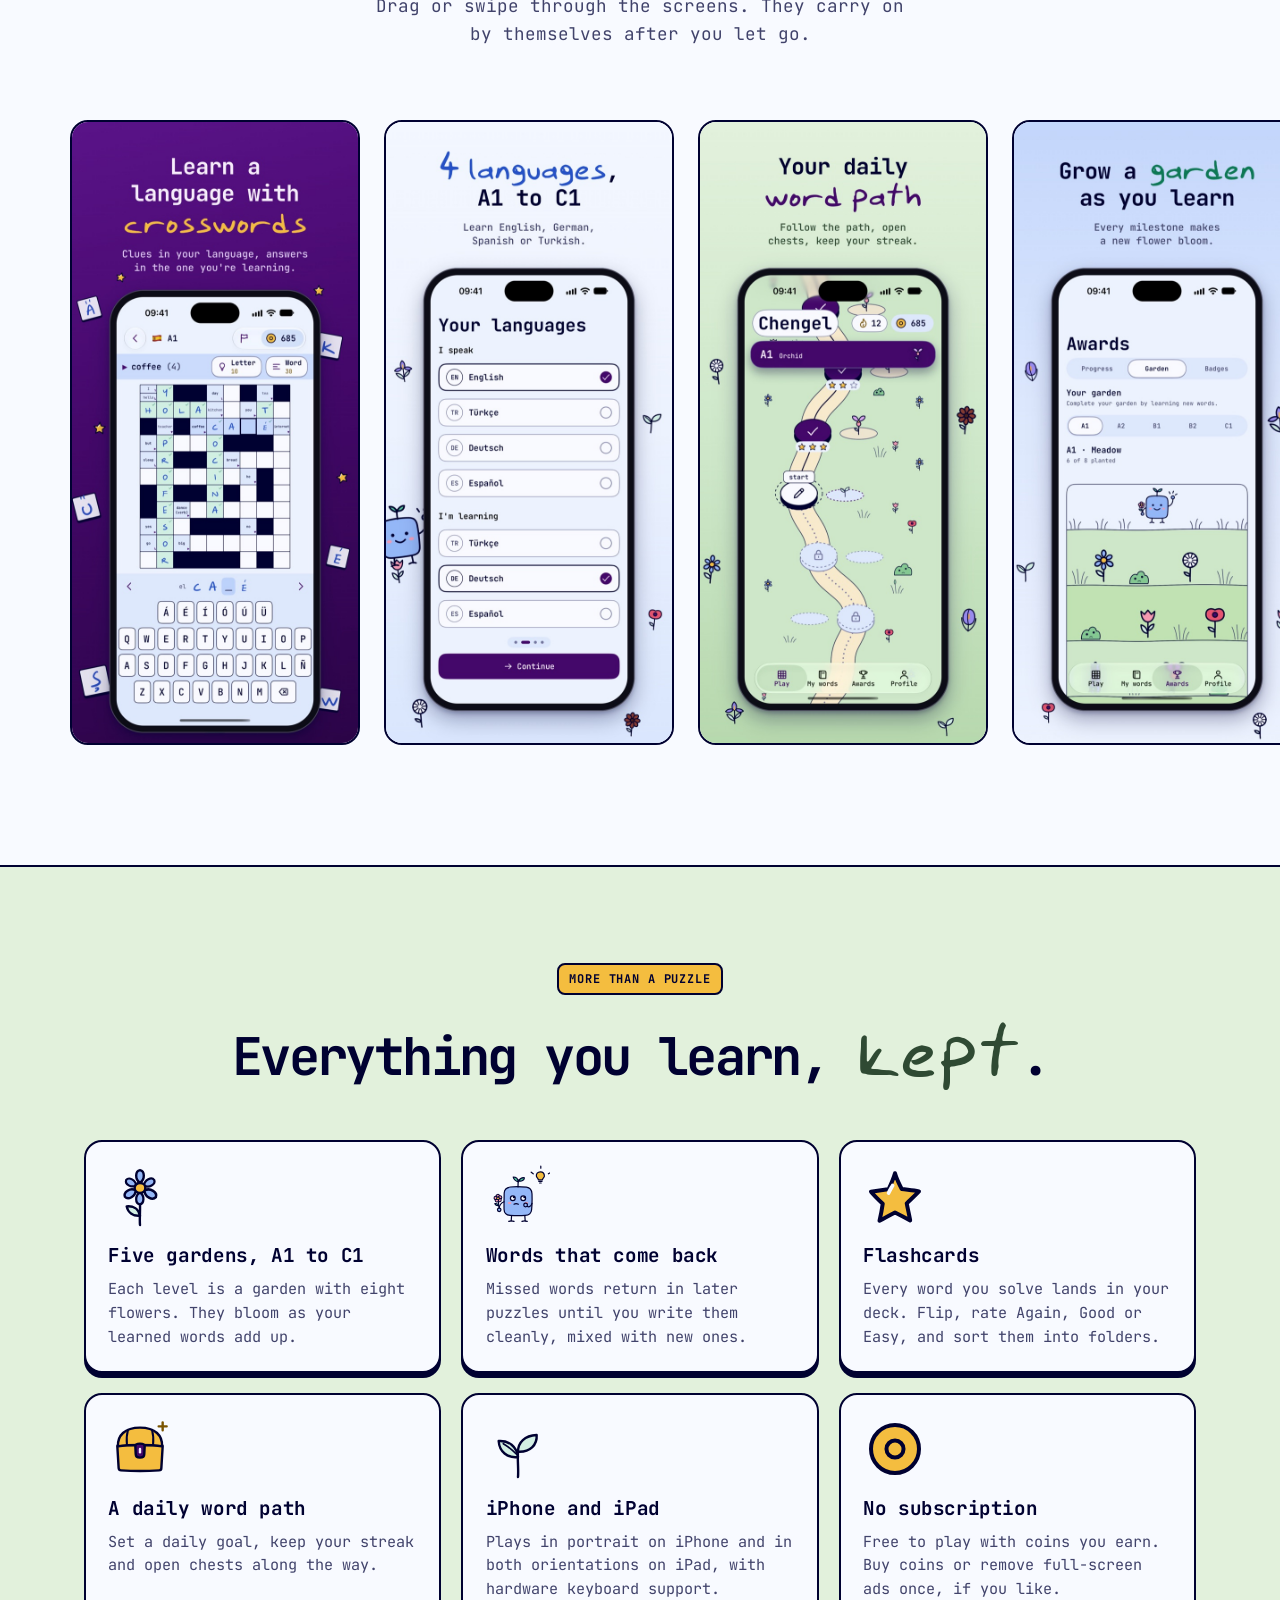
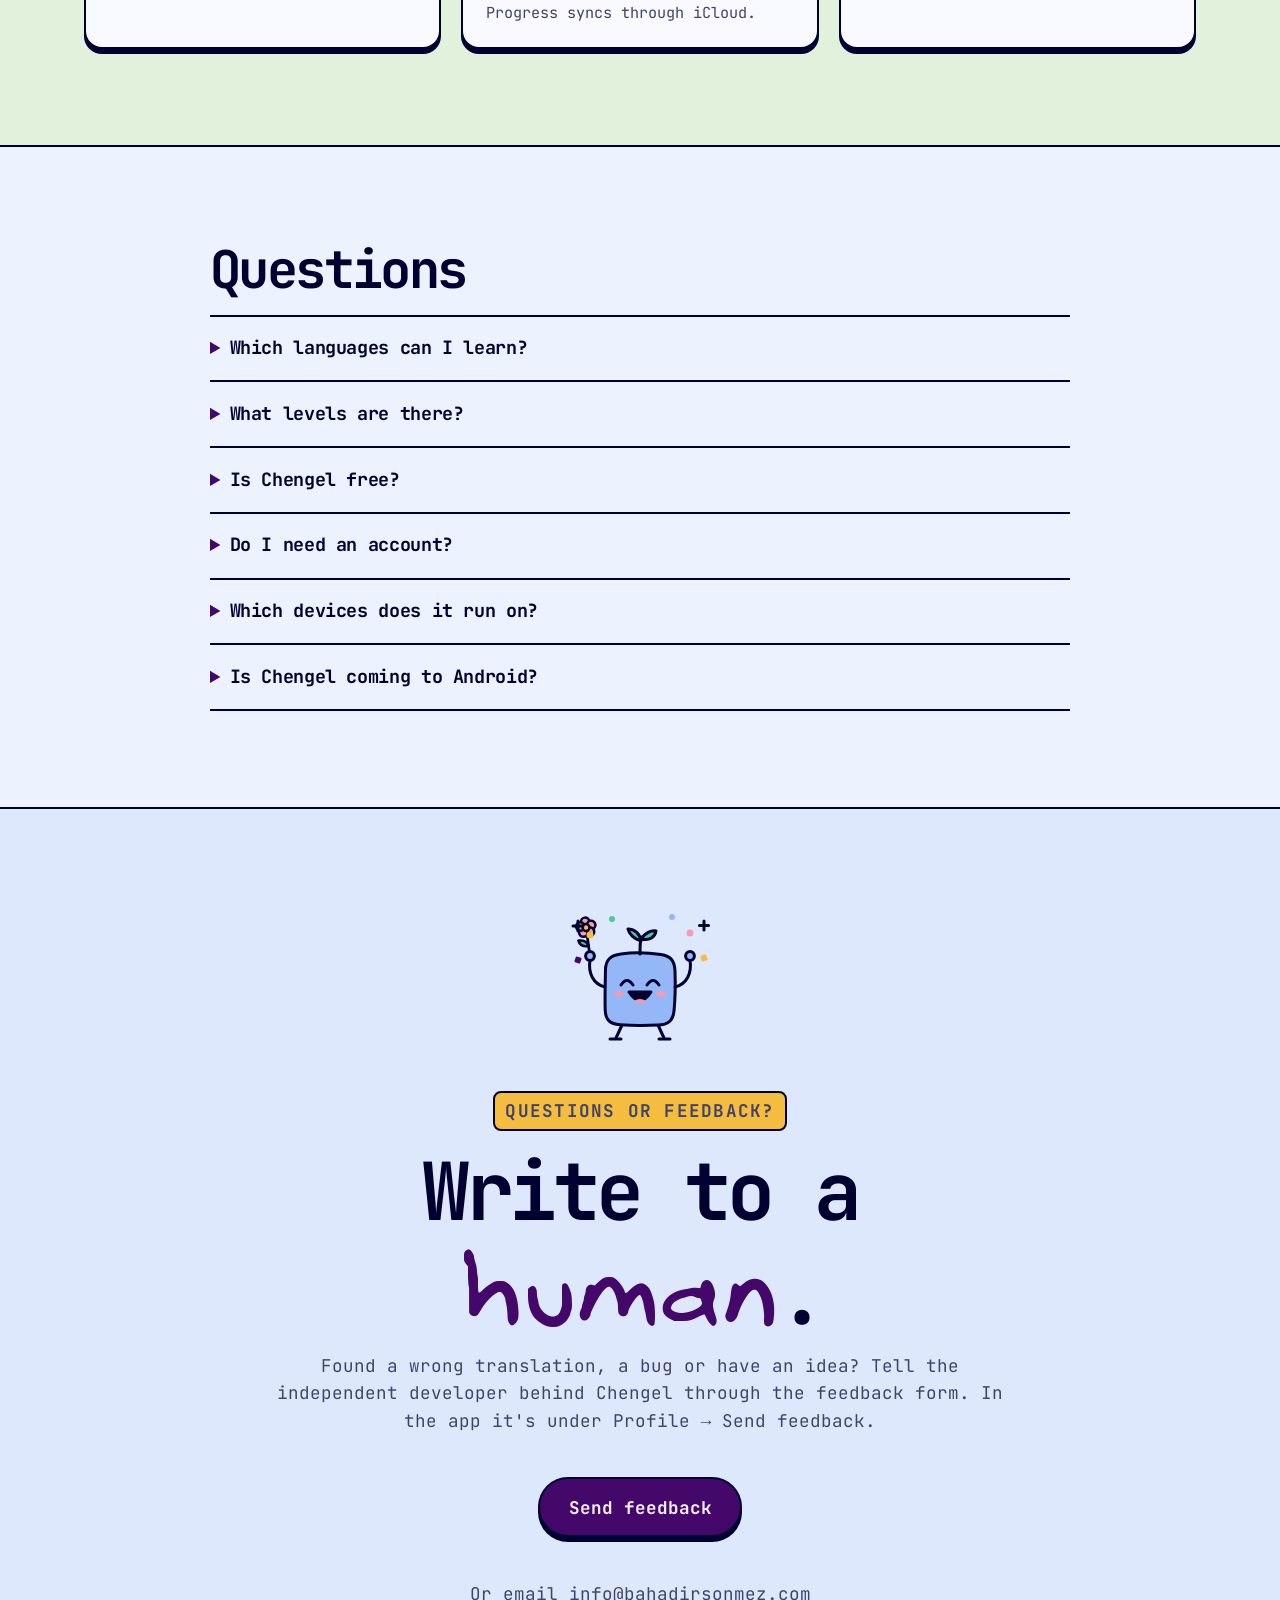
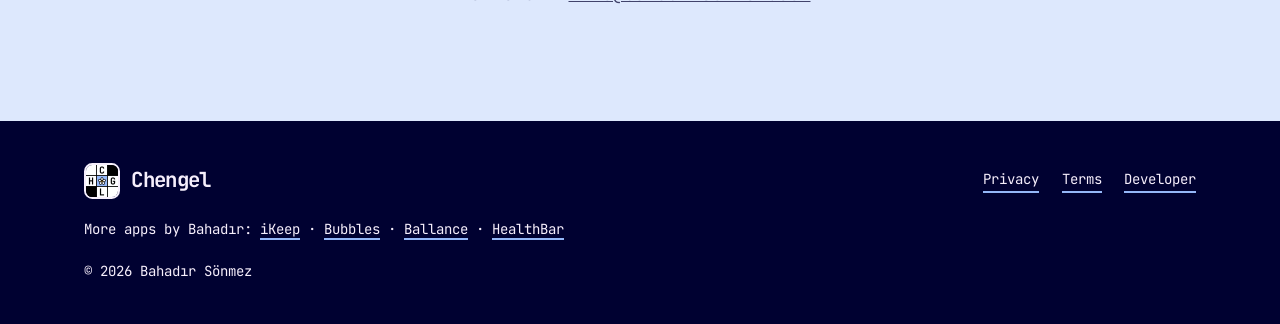
==== commit 1ec40d0b: "Hero uses the official Download on the App Store badge Co-Authored-By: Claude Opus 5.5 <noreply@anth" ====
--- a/index.html
+++ b/index.html
@@ -59,7 +59,7 @@
         <h1>Learn languages with <span class="nowrap"><em>crosswords</em>.</span></h1>
         <p class="lede">Chengel is a Swedish-style crossword for language learners. The clue comes in your language, the answer in the one you are learning. Every word you learn helps your garden bloom.</p>
         <div class="actions">
-          <a class="button" href="https://apps.apple.com/app/id6819309538"><img src="assets/illo/sprout.svg" alt="" width="28" height="28">Download on the App Store</a>
+          <a class="store-badge" href="https://apps.apple.com/app/id6819309538" aria-label="Download Chengel on the App Store"><img src="assets/download-on-the-app-store-official.svg" alt="Download on the App Store" width="180" height="60"></a>
           <a class="soft-link" href="#watch">Watch the trailer</a>
         </div>
         <p class="meta">English &middot; Türkçe &middot; Deutsch &middot; Español &middot; A1&ndash;C1 &middot; Free to play</p>
--- a/styles.css
+++ b/styles.css
@@ -65,6 +65,9 @@
 .nowrap{white-space:nowrap}
 .lede{font-size:clamp(1.05rem,1.7vw,1.2rem);line-height:1.6;max-width:34rem;margin:0;color:var(--muted)}
 .actions{display:flex;align-items:center;gap:1.5rem;flex-wrap:wrap;margin-top:2.2rem}
+.store-badge{display:inline-flex;line-height:0;transition:transform var(--t) var(--bounce)}
+.store-badge:hover{transform:scale(1.06)}
+.store-badge img{width:180px;height:60px}
 .button{display:inline-flex;align-items:center;gap:.6rem;background:var(--primary);color:var(--on-primary);border:var(--line);border-radius:30px;padding:.9rem 1.8rem;font-weight:700;text-decoration:none;box-shadow:var(--lift);transition:transform var(--t) var(--bounce),background-color var(--t)}
 .button img{width:26px;height:26px;margin:-4px 0;padding:2px;background:var(--raised);border-radius:50%}
 a.button:hover{transform:translateY(-2px) scale(1.04);background:var(--purple-hi)}
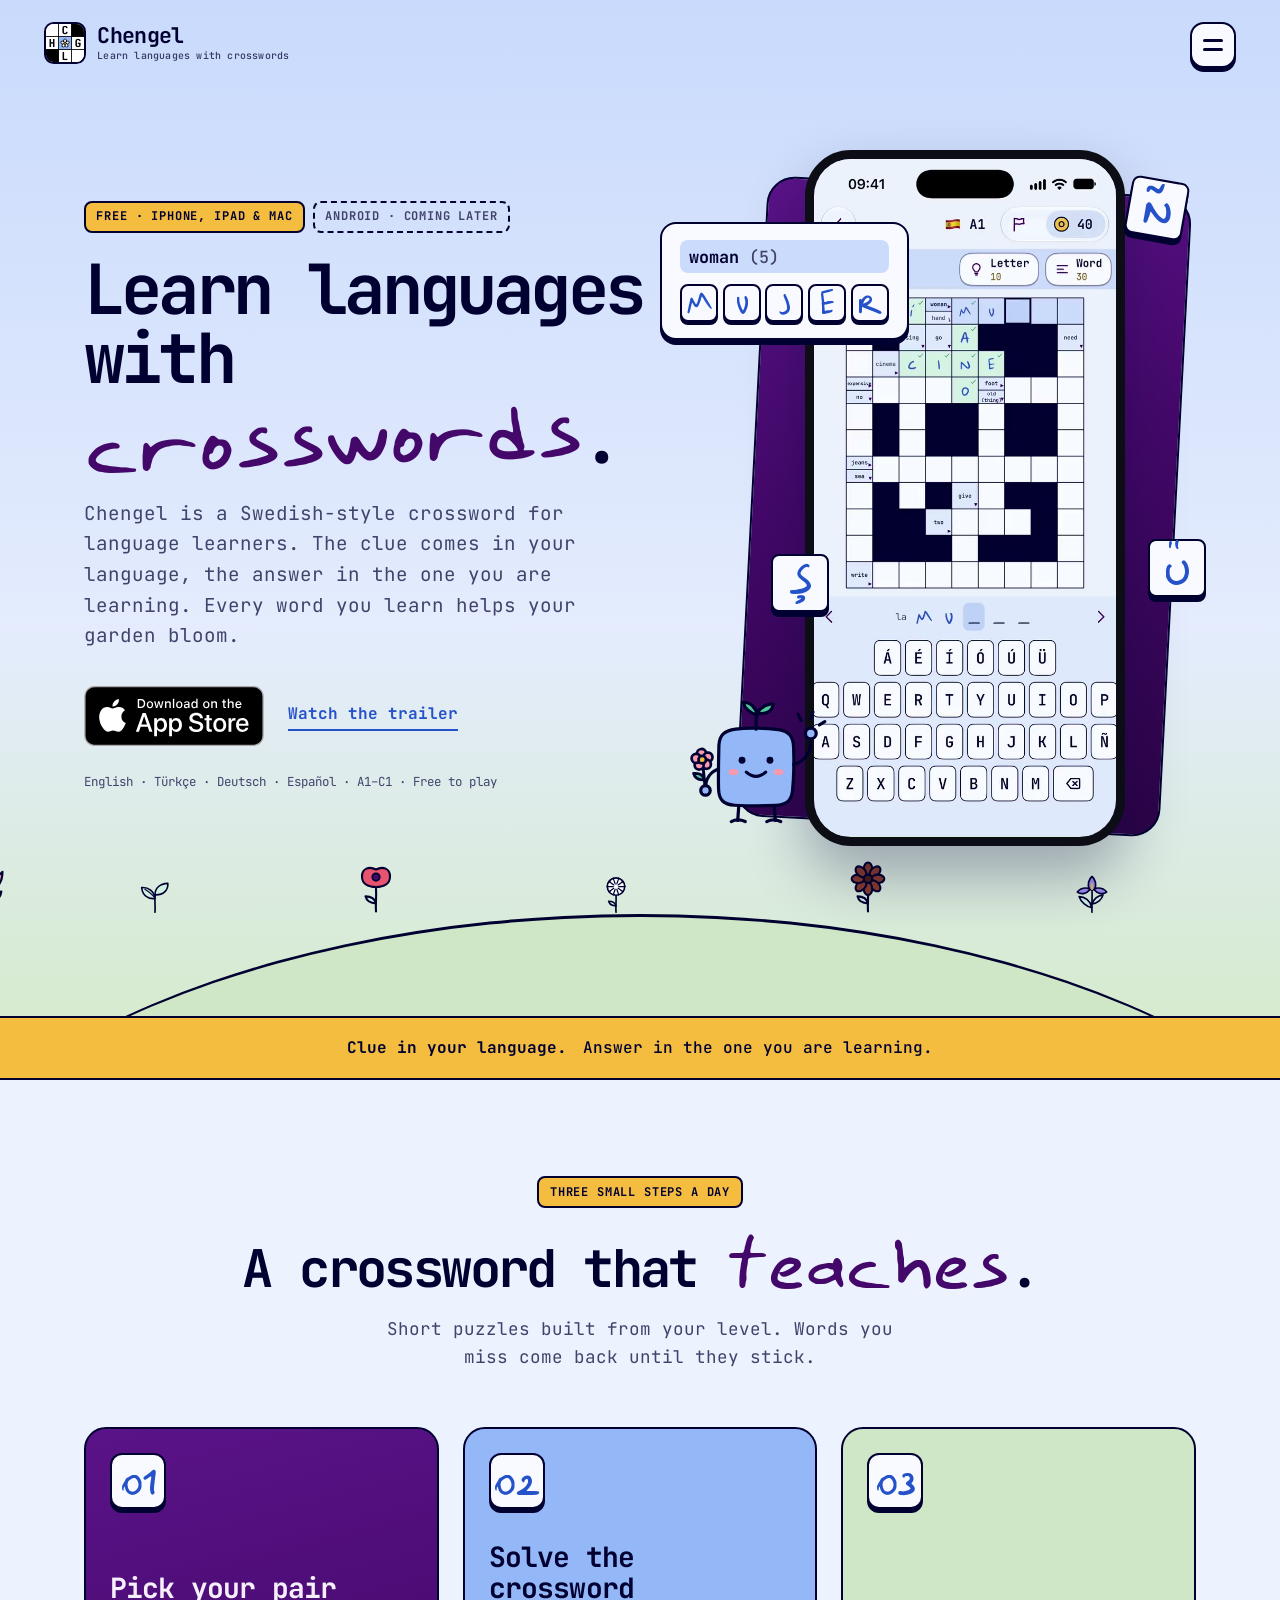
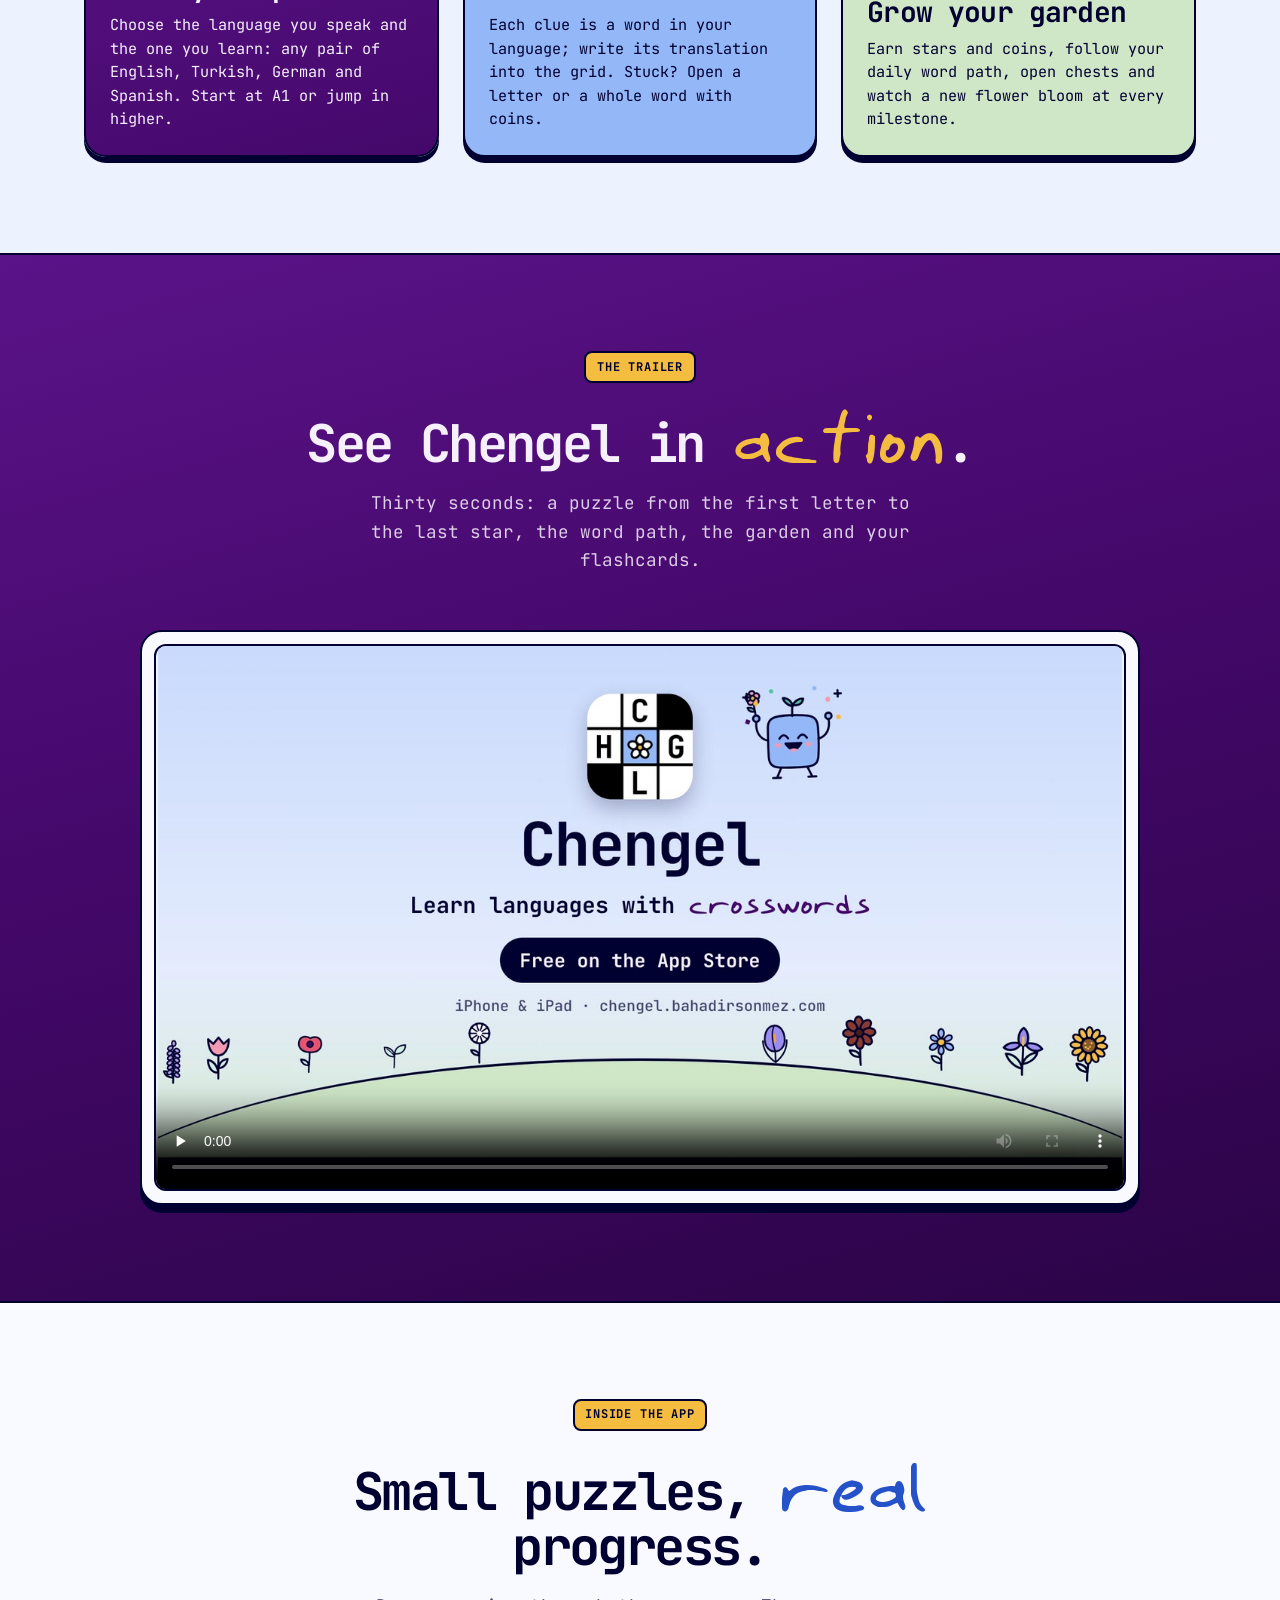
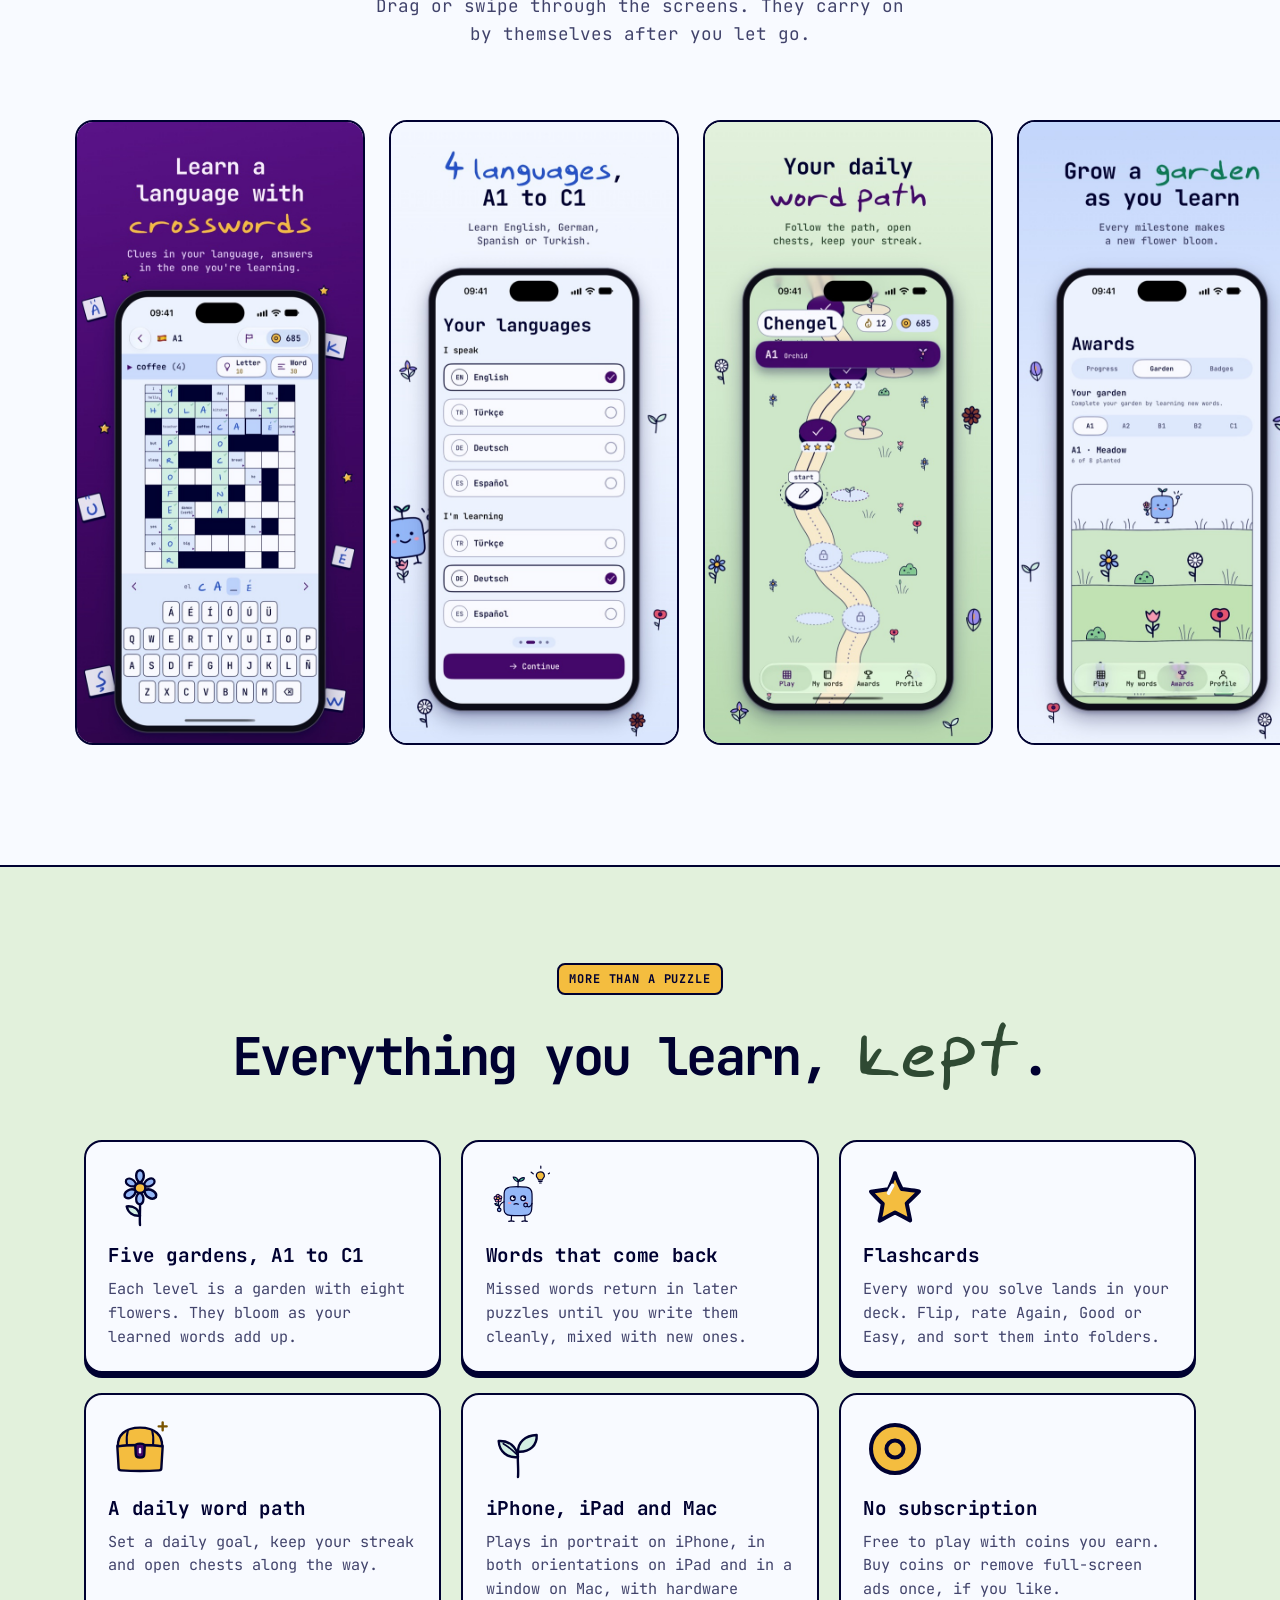
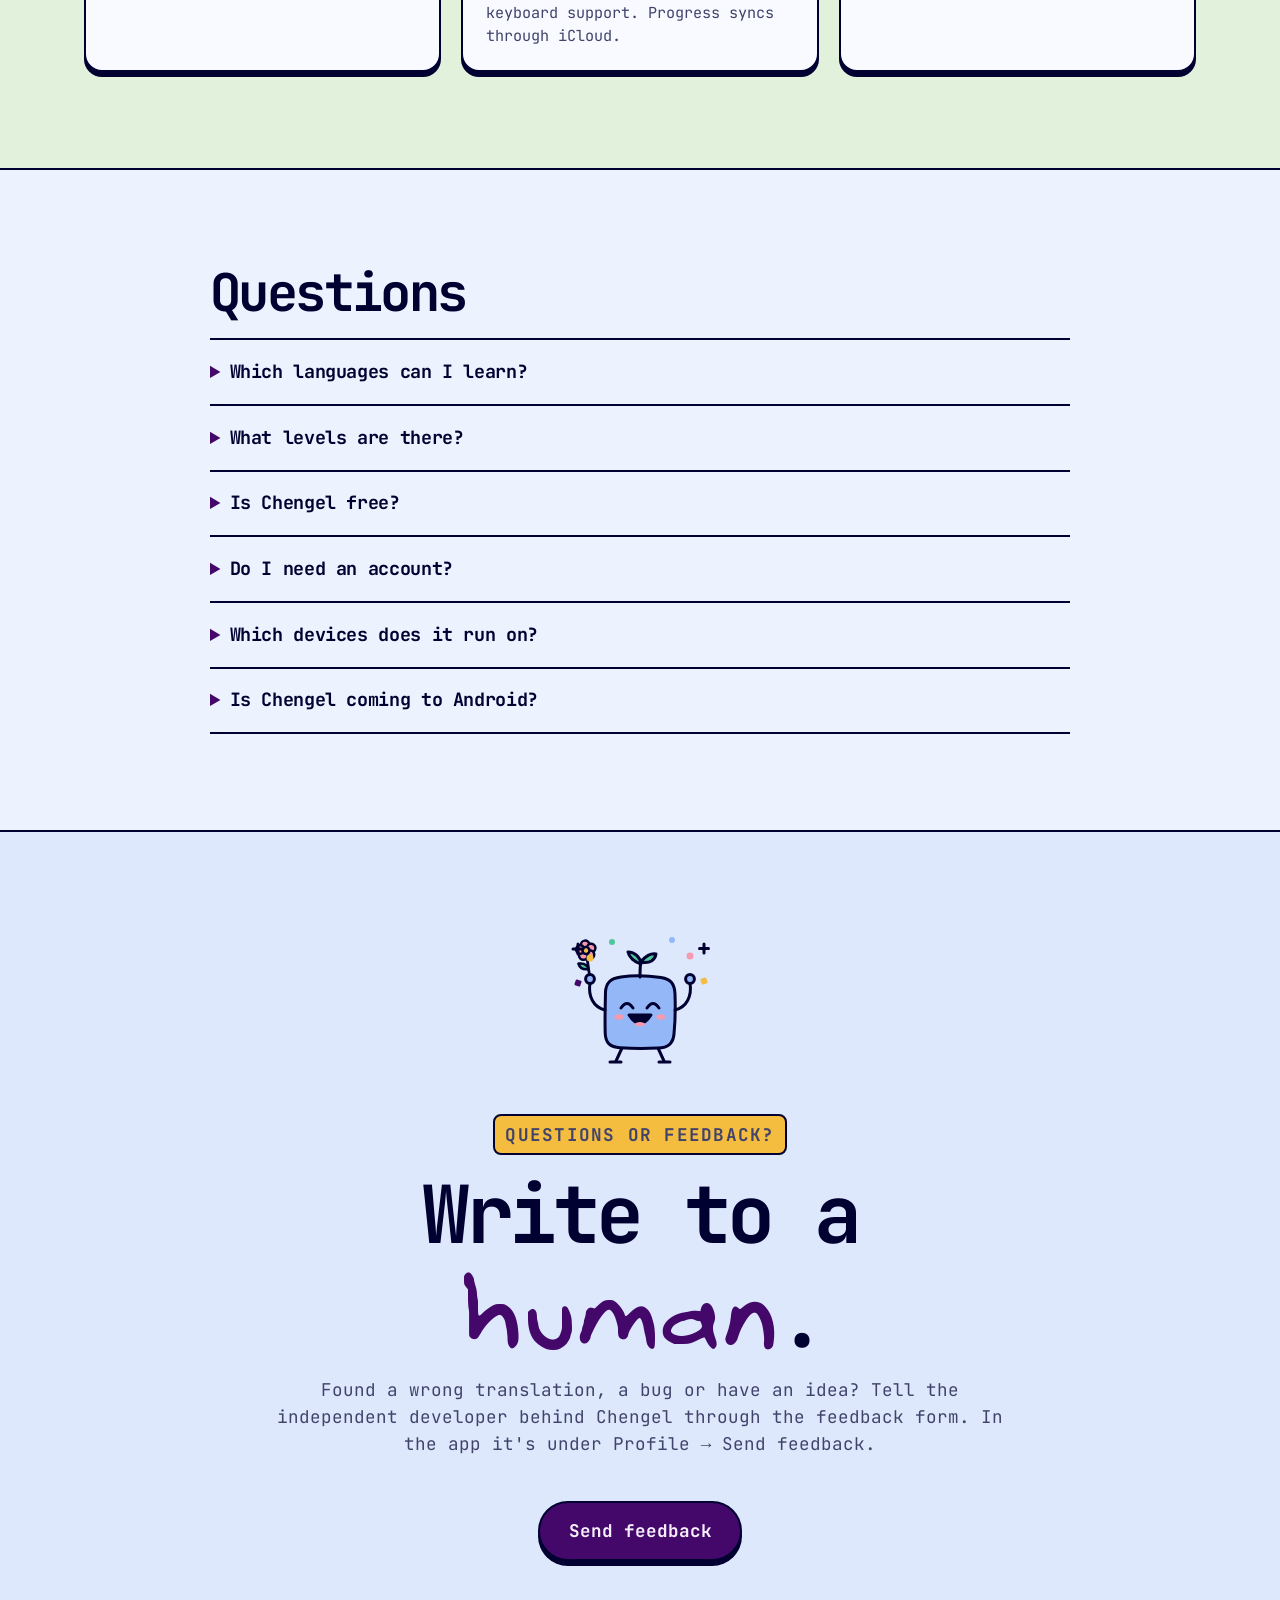
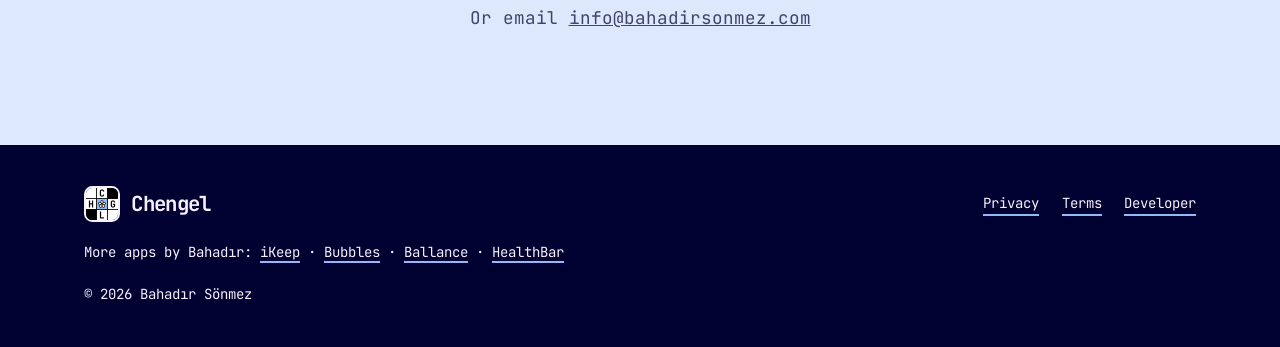
==== commit 083a7f3f: "Chengel runs on iPhone, iPad and Mac Co-Authored-By: Claude Opus 5.5 <noreply@anthropic.com>" ====
--- a/index.html
+++ b/index.html
@@ -4,7 +4,7 @@
   <meta charset="utf-8">
   <meta name="viewport" content="width=device-width,initial-scale=1">
   <title>Chengel: Learn Languages with Crossword Puzzles</title>
-  <meta name="description" content="Chengel is a crossword for learning vocabulary in English, Turkish, German and Spanish. Clues in your language, answers in the one you are learning, from A1 to C1. Free on iPhone and iPad.">
+  <meta name="description" content="Chengel is a crossword for learning vocabulary in English, Turkish, German and Spanish. Clues in your language, answers in the one you are learning, from A1 to C1. Free on iPhone, iPad and Mac.">
   <meta name="theme-color" content="#ecf2fe">
   <meta name="apple-itunes-app" content="app-id=6819309538">
   <meta property="og:title" content="Chengel: Learn Languages with Crossword Puzzles">
@@ -29,7 +29,7 @@
   <link rel="preload" href="assets/fonts/JetBrainsMono-Bold.woff2" as="font" type="font/woff2" crossorigin>
   <link rel="preload" href="assets/fonts/YagmurHand-Regular.woff2" as="font" type="font/woff2" crossorigin>
   <link rel="stylesheet" href="styles.css">
-  <script type="application/ld+json">{"@context":"https://schema.org","@type":"SoftwareApplication","name":"Chengel","alternateName":"Chengel - Learn Language","description":"A crossword for learning vocabulary in English, Turkish, German and Spanish, from A1 to C1. Clues in your language, answers in the one you are learning. For iPhone and iPad.","url":"https://chengel.bahadirsonmez.com/","image":"https://chengel.bahadirsonmez.com/assets/og.jpg","applicationCategory":"EducationalApplication","downloadUrl":"https://apps.apple.com/app/id6819309538","operatingSystem":"iOS 17 or later; iPadOS 17 or later","inLanguage":["en","tr","de","es"],"author":{"@type":"Person","name":"Bahadir Sonmez","url":"https://bahadirsonmez.com/"},"offers":{"@type":"Offer","price":"0","priceCurrency":"USD"}}</script>
+  <script type="application/ld+json">{"@context":"https://schema.org","@type":"SoftwareApplication","name":"Chengel","alternateName":"Chengel - Learn Language","description":"A crossword for learning vocabulary in English, Turkish, German and Spanish, from A1 to C1. Clues in your language, answers in the one you are learning. For iPhone, iPad and Mac.","url":"https://chengel.bahadirsonmez.com/","image":"https://chengel.bahadirsonmez.com/assets/og.jpg","applicationCategory":"EducationalApplication","downloadUrl":"https://apps.apple.com/app/id6819309538","operatingSystem":"iOS 17 or later; iPadOS 17 or later; macOS 14 or later (Apple silicon)","inLanguage":["en","tr","de","es"],"author":{"@type":"Person","name":"Bahadir Sonmez","url":"https://bahadirsonmez.com/"},"offers":{"@type":"Offer","price":"0","priceCurrency":"USD"}}</script>
 </head>
 <body>
   <a class="skip" href="#main">Skip to content</a>
@@ -53,7 +53,7 @@
     <section class="hero" id="top">
       <div class="hero-copy">
         <div class="kickers">
-          <p class="kicker">Free &middot; iPhone &amp; iPad</p>
+          <p class="kicker">Free &middot; iPhone, iPad &amp; Mac</p>
           <p class="kicker kicker-soft">Android &middot; coming later</p>
         </div>
         <h1>Learn languages with <span class="nowrap"><em>crosswords</em>.</span></h1>
@@ -156,7 +156,7 @@
         <article><img src="assets/illo/cengo-think.svg" alt="" width="64" height="64"><h3>Words that come back</h3><p>Missed words return in later puzzles until you write them cleanly, mixed with new ones.</p></article>
         <article><img src="assets/illo/star-on.svg" alt="" width="64" height="64"><h3>Flashcards</h3><p>Every word you solve lands in your deck. Flip, rate Again, Good or Easy, and sort them into folders.</p></article>
         <article><img src="assets/illo/chest.svg" alt="" width="64" height="64"><h3>A daily word path</h3><p>Set a daily goal, keep your streak and open chests along the way.</p></article>
-        <article><img src="assets/illo/sprout.svg" alt="" width="64" height="64"><h3>iPhone and iPad</h3><p>Plays in portrait on iPhone and in both orientations on iPad, with hardware keyboard support. Progress syncs through iCloud.</p></article>
+        <article><img src="assets/illo/sprout.svg" alt="" width="64" height="64"><h3>iPhone, iPad and Mac</h3><p>Plays in portrait on iPhone, in both orientations on iPad and in a window on Mac, with hardware keyboard support. Progress syncs through iCloud.</p></article>
         <article><img src="assets/illo/coin.svg" alt="" width="64" height="64"><h3>No subscription</h3><p>Free to play with coins you earn. Buy coins or remove full-screen ads once, if you like.</p></article>
       </div>
     </section>
@@ -182,7 +182,7 @@
         </details>
         <details id="launch">
           <summary>Which devices does it run on?</summary>
-          <p>iPhone and iPad with iOS 17 or later. <a href="https://apps.apple.com/app/id6819309538">Get Chengel on the App Store</a>.</p>
+          <p>iPhone and iPad with iOS 17 or later, and Macs with Apple silicon (M1 or later) on macOS 14 or later. <a href="https://apps.apple.com/app/id6819309538">Get Chengel on the App Store</a>.</p>
         </details>
         <details id="android">
           <summary>Is Chengel coming to Android?</summary>
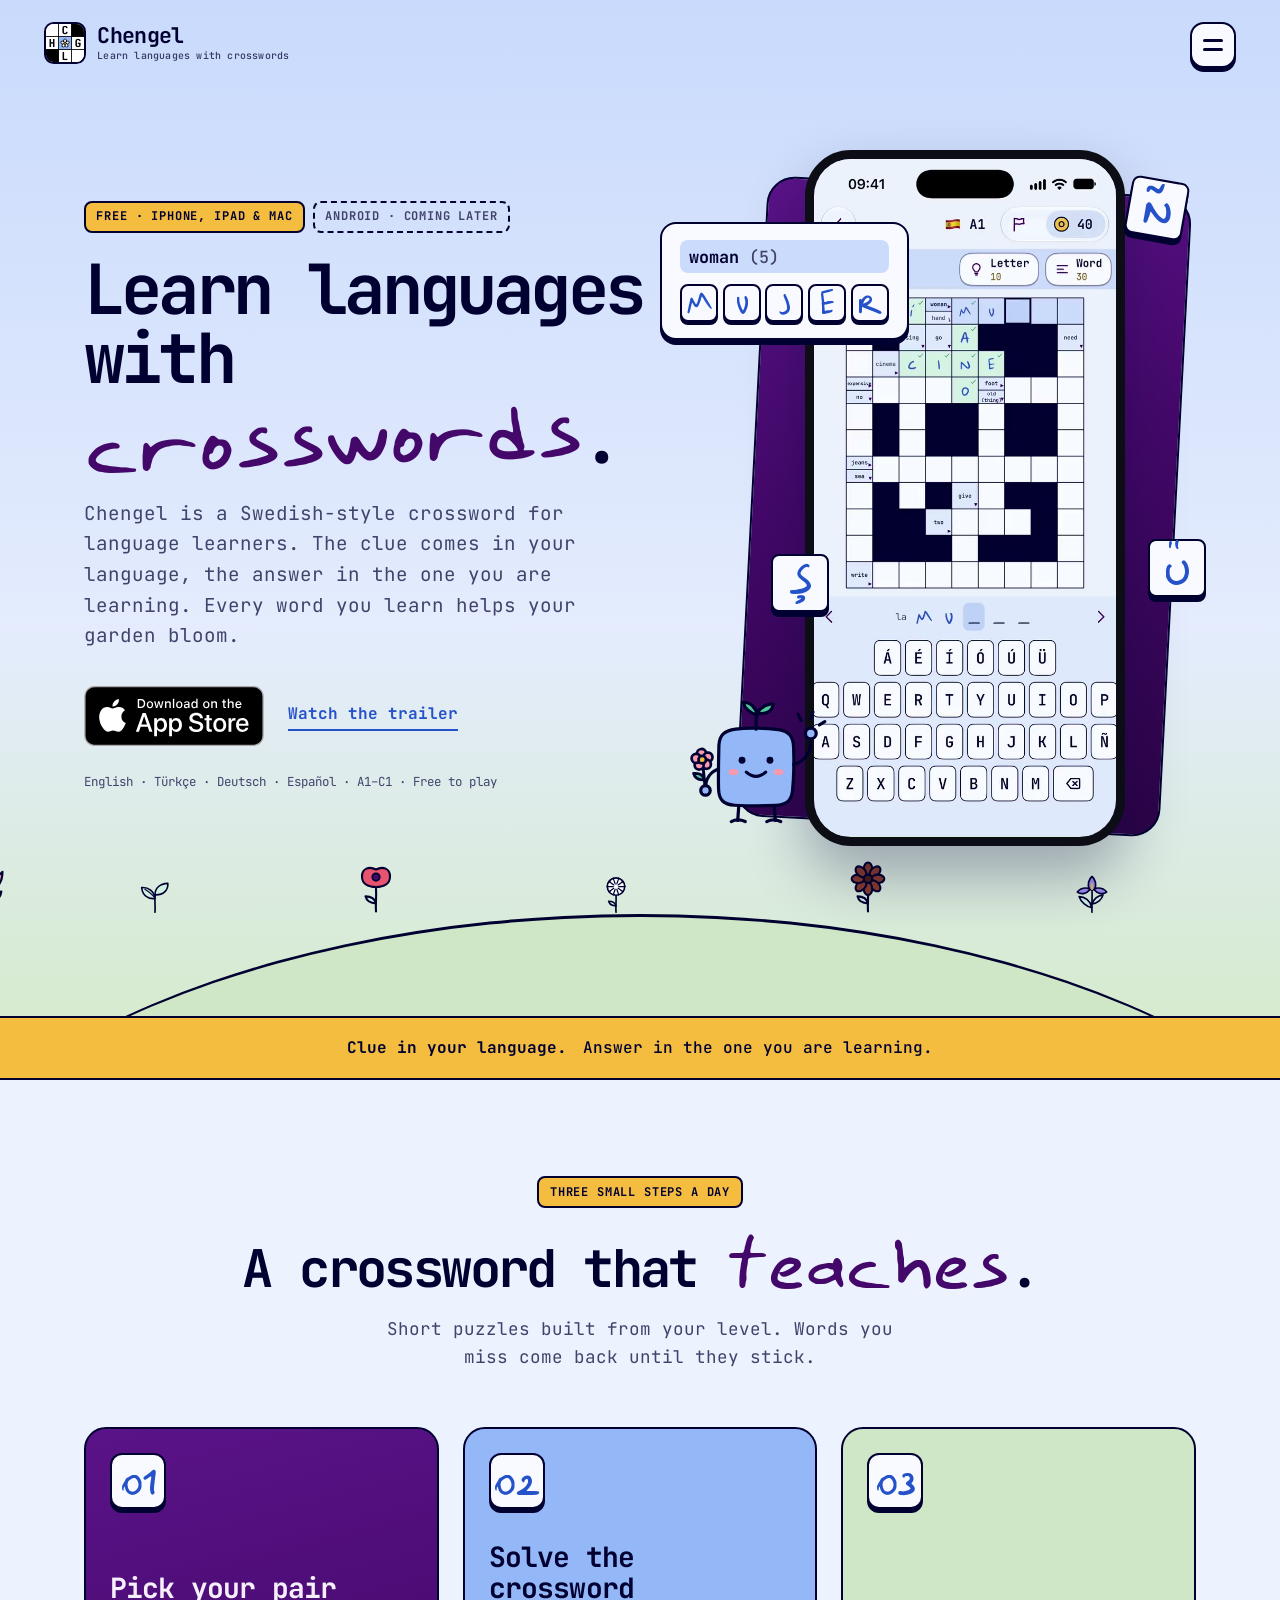
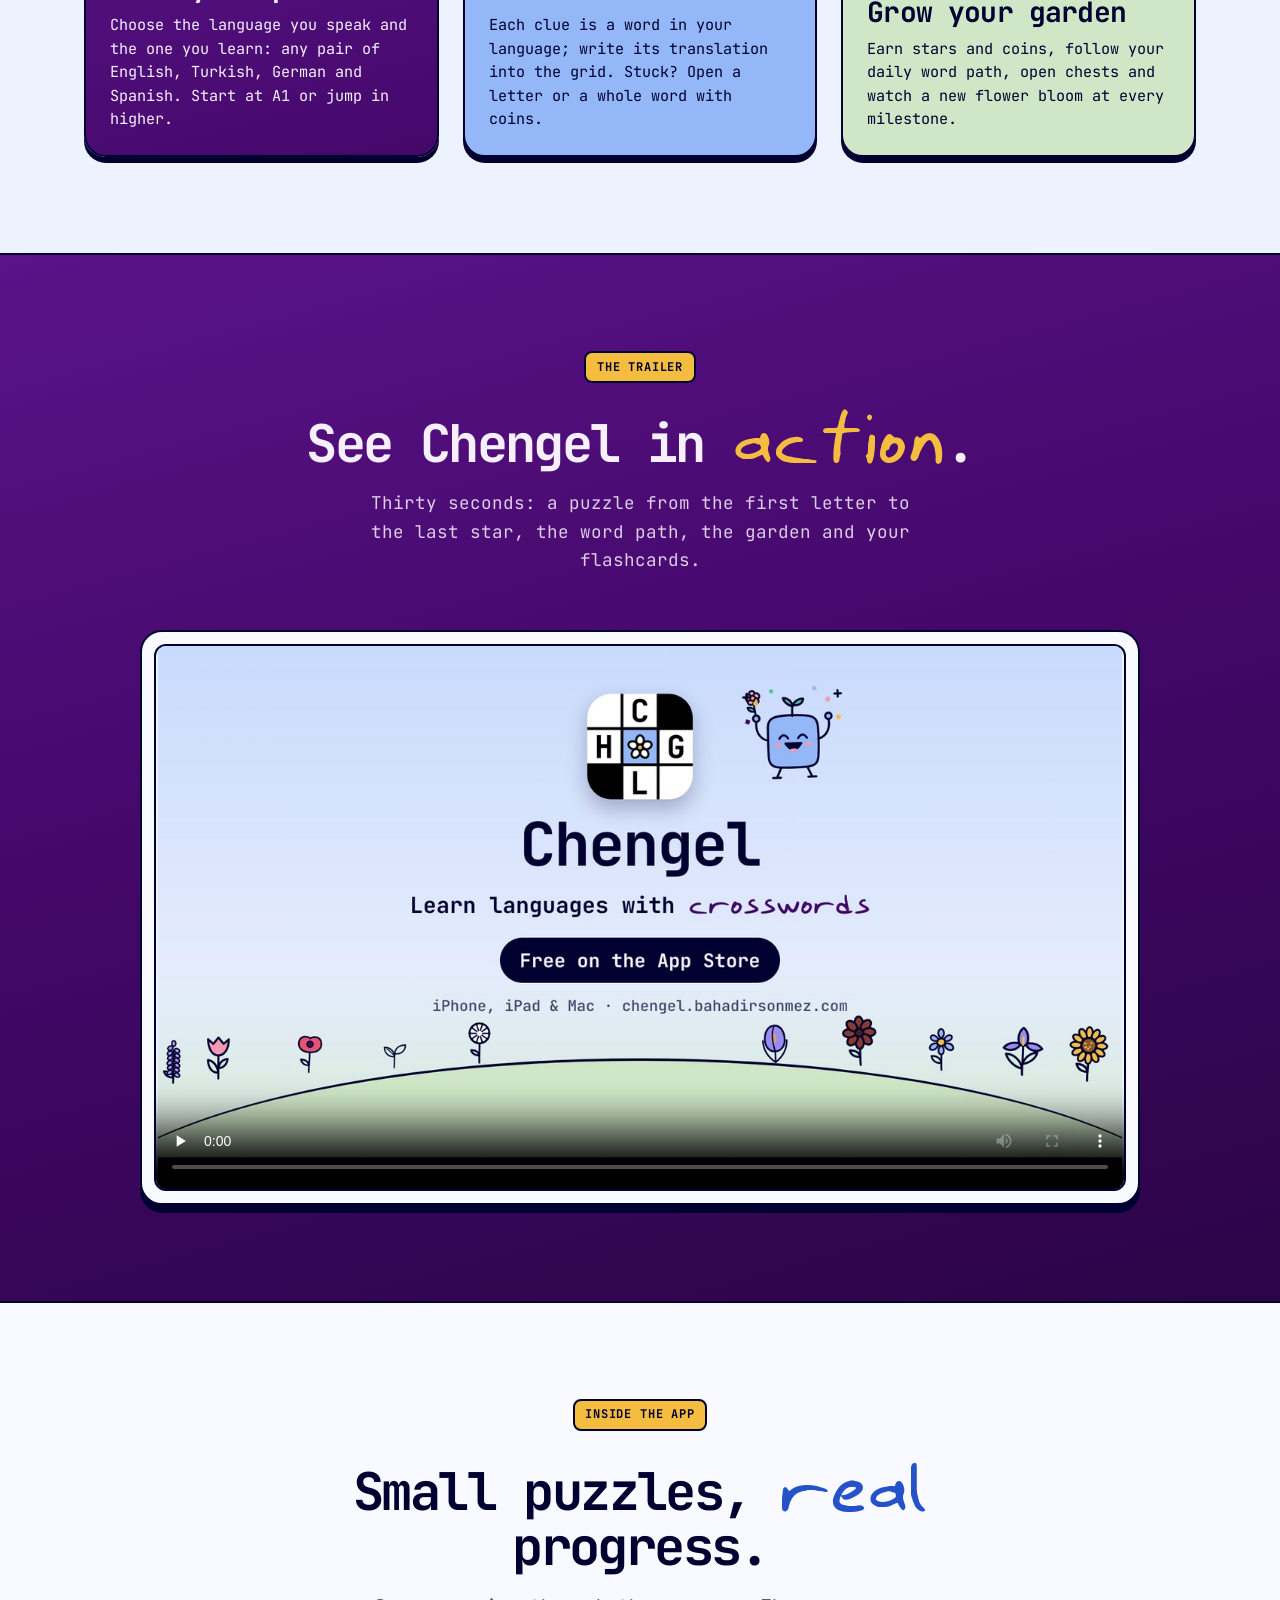
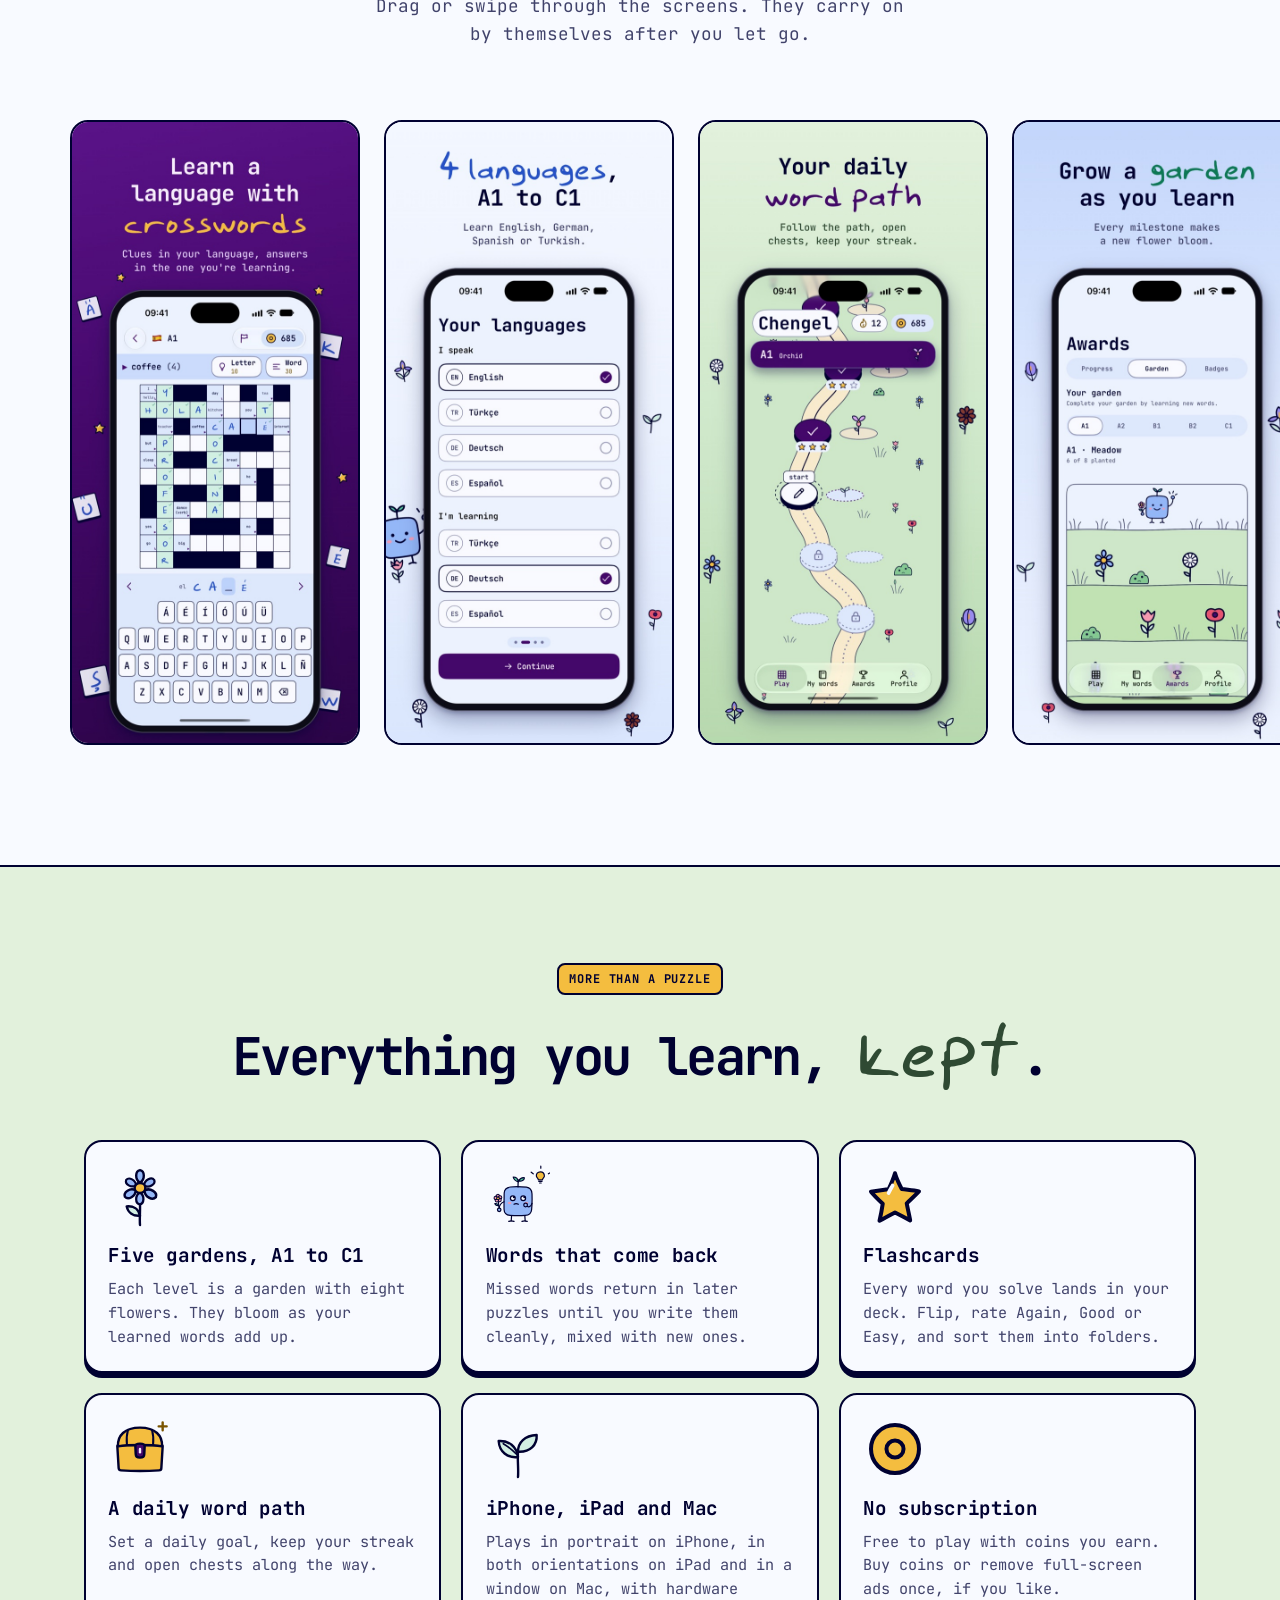
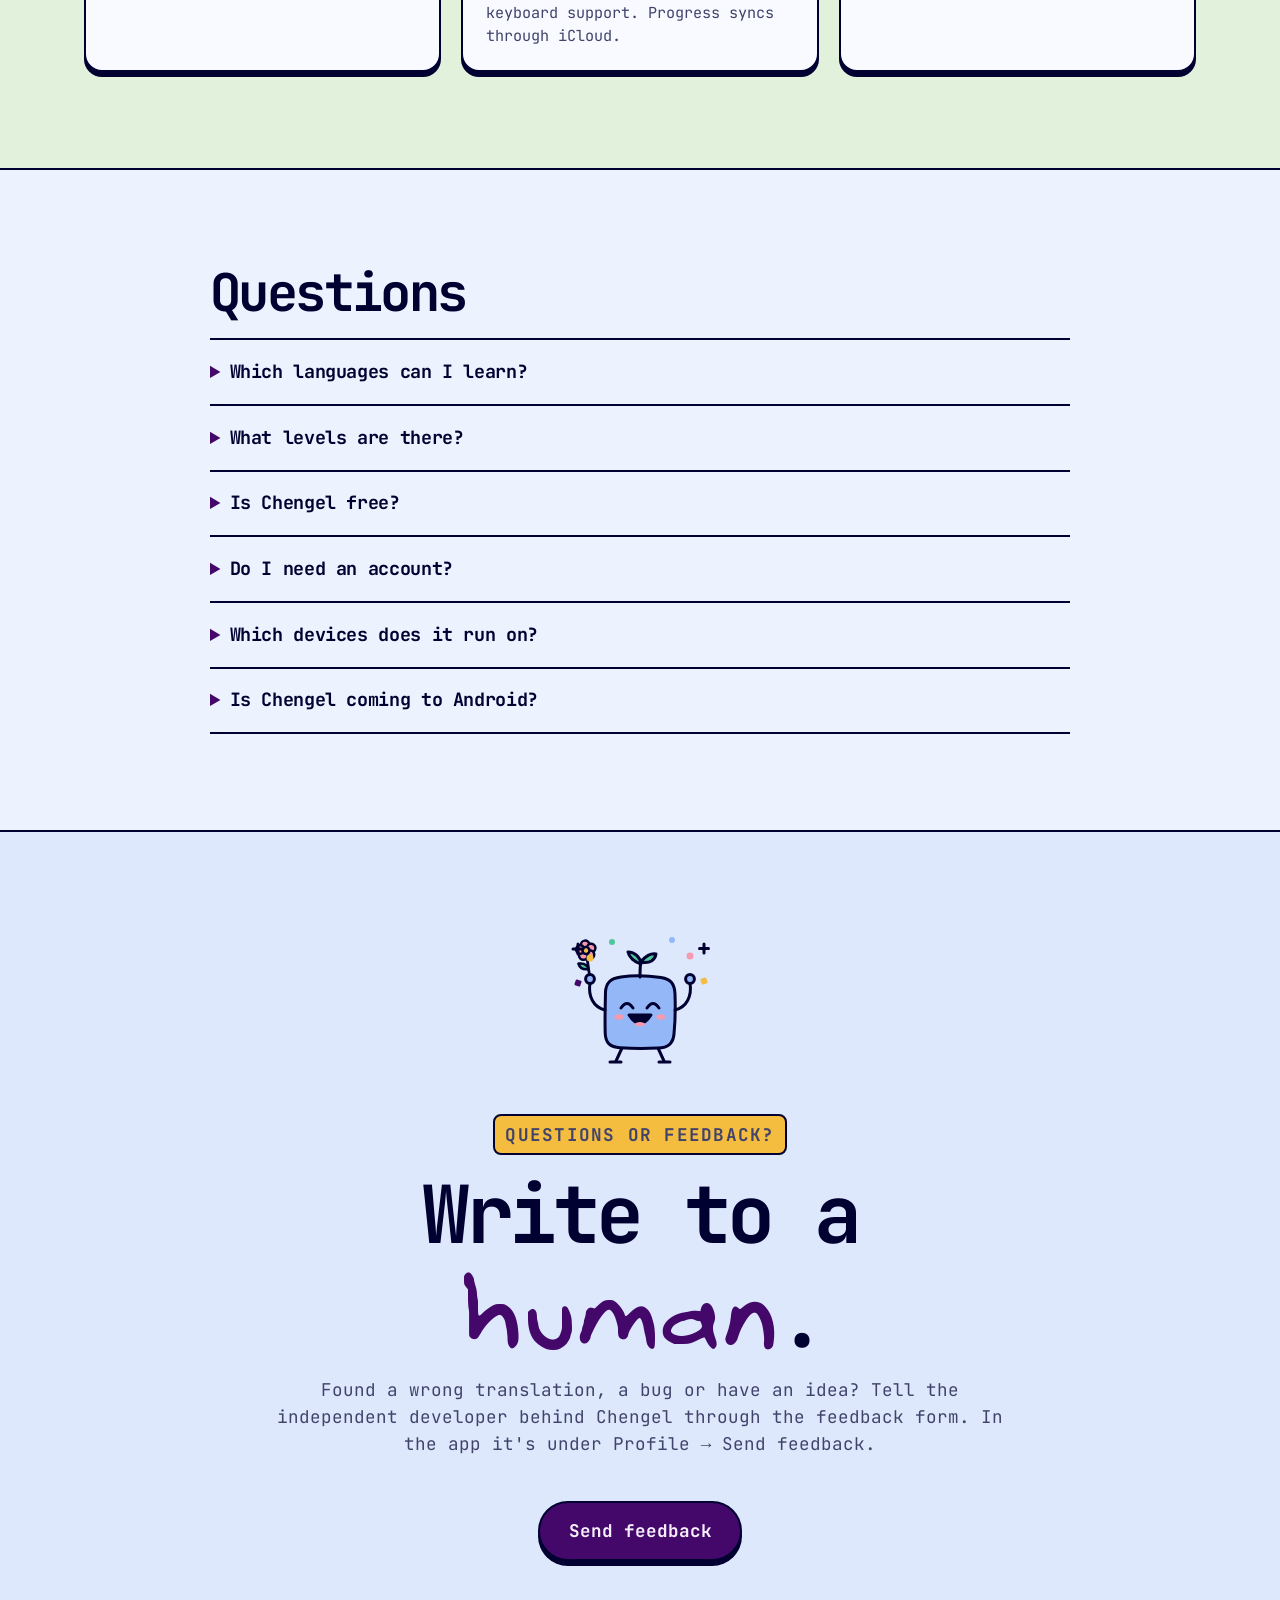
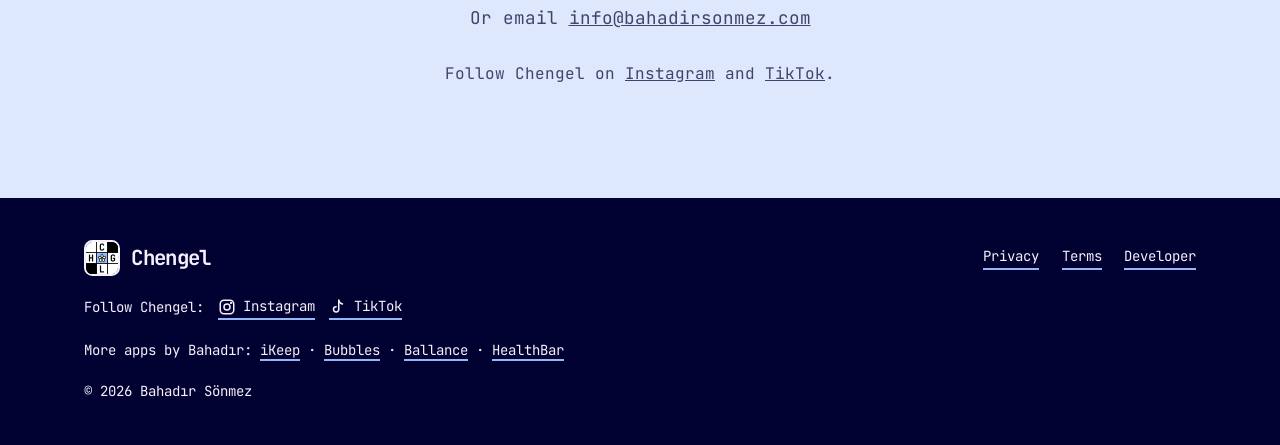
==== commit b6f1615e: "Link Chengel's Instagram and TikTok accounts Footer on every page gets a "Follow Chengel" row with I" ====
--- a/index.html
+++ b/index.html
@@ -29,7 +29,7 @@
   <link rel="preload" href="assets/fonts/JetBrainsMono-Bold.woff2" as="font" type="font/woff2" crossorigin>
   <link rel="preload" href="assets/fonts/YagmurHand-Regular.woff2" as="font" type="font/woff2" crossorigin>
   <link rel="stylesheet" href="styles.css">
-  <script type="application/ld+json">{"@context":"https://schema.org","@type":"SoftwareApplication","name":"Chengel","alternateName":"Chengel - Learn Language","description":"A crossword for learning vocabulary in English, Turkish, German and Spanish, from A1 to C1. Clues in your language, answers in the one you are learning. For iPhone, iPad and Mac.","url":"https://chengel.bahadirsonmez.com/","image":"https://chengel.bahadirsonmez.com/assets/og.jpg","applicationCategory":"EducationalApplication","downloadUrl":"https://apps.apple.com/app/id6819309538","operatingSystem":"iOS 17 or later; iPadOS 17 or later; macOS 14 or later (Apple silicon)","inLanguage":["en","tr","de","es"],"author":{"@type":"Person","name":"Bahadir Sonmez","url":"https://bahadirsonmez.com/"},"offers":{"@type":"Offer","price":"0","priceCurrency":"USD"}}</script>
+  <script type="application/ld+json">{"@context":"https://schema.org","@type":"SoftwareApplication","name":"Chengel","alternateName":"Chengel - Learn Language","description":"A crossword for learning vocabulary in English, Turkish, German and Spanish, from A1 to C1. Clues in your language, answers in the one you are learning. For iPhone, iPad and Mac.","url":"https://chengel.bahadirsonmez.com/","image":"https://chengel.bahadirsonmez.com/assets/og.jpg","applicationCategory":"EducationalApplication","downloadUrl":"https://apps.apple.com/app/id6819309538","operatingSystem":"iOS 17 or later; iPadOS 17 or later; macOS 14 or later (Apple silicon)","inLanguage":["en","tr","de","es"],"author":{"@type":"Person","name":"Bahadir Sonmez","url":"https://bahadirsonmez.com/"},"offers":{"@type":"Offer","price":"0","priceCurrency":"USD"},"sameAs":["https://instagram.com/chengel.app","https://tiktok.com/@chengel.app"]}</script>
 </head>
 <body>
   <a class="skip" href="#main">Skip to content</a>
@@ -200,6 +200,7 @@
       </div>
       <a class="button" href="https://docs.google.com/forms/d/e/1FAIpQLSek52fSBzLbKG_gXy4iv1lqBkeE_IMi7QcyBPO9oH0AY_mvDQ/viewform">Send feedback</a>
       <p>Or email <a href="mailto:info@bahadirsonmez.com?subject=Chengel%20Support">info@bahadirsonmez.com</a></p>
+      <p class="support-follow">Follow Chengel on <a href="https://instagram.com/chengel.app" target="_blank" rel="noopener" aria-label="Chengel on Instagram (opens in a new tab)">Instagram</a> and <a href="https://tiktok.com/@chengel.app" target="_blank" rel="noopener" aria-label="Chengel on TikTok (opens in a new tab)">TikTok</a>.</p>
     </section>
   </main>
 
@@ -213,6 +214,7 @@
       <a href="terms.html">Terms</a>
       <a href="https://bahadirsonmez.com">Developer</a>
     </div>
+    <p class="follow">Follow Chengel: <a href="https://instagram.com/chengel.app" target="_blank" rel="noopener" aria-label="Chengel on Instagram (opens in a new tab)"><svg viewBox="0 0 24 24" width="18" height="18" fill="none" stroke="currentColor" stroke-width="2" stroke-linecap="round" stroke-linejoin="round" aria-hidden="true" focusable="false"><rect x="3" y="3" width="18" height="18" rx="5"/><circle cx="12" cy="12" r="4"/><circle cx="17.5" cy="6.5" r=".6" fill="currentColor"/></svg><span>Instagram</span></a> <a href="https://tiktok.com/@chengel.app" target="_blank" rel="noopener" aria-label="Chengel on TikTok (opens in a new tab)"><svg viewBox="0 0 24 24" width="18" height="18" fill="none" stroke="currentColor" stroke-width="2" stroke-linecap="round" stroke-linejoin="round" aria-hidden="true" focusable="false"><path d="M13 3v12a3.5 3.5 0 1 1-3.5-3.5"/><path d="M13 3c.4 2.6 2.4 4.6 5 5"/></svg><span>TikTok</span></a></p>
     <p class="more-apps">More apps by Bahadır: <a href="https://ikeep.bahadirsonmez.com/">iKeep</a> &middot; <a href="https://bubbles.bahadirsonmez.com/">Bubbles</a> &middot; <a href="https://ballance.bahadirsonmez.com/">Ballance</a> &middot; <a href="https://healthbar.bahadirsonmez.com/">HealthBar</a></p>
     <p>&copy; <span data-year>2026</span> Bahadır Sönmez</p>
   </footer>
--- a/styles.css
+++ b/styles.css
@@ -169,6 +169,7 @@
 .support p{font-size:1.1rem;color:var(--muted)}
 .support .kicker{margin-bottom:1.2rem}
 .support .button{font-size:1.1rem}
+.support .support-follow{margin-top:-.8rem;font-size:1rem}
 .support-cengo{width:160px;height:auto;animation:bob 3s var(--ease) infinite alternate}
 
 footer{background:var(--ink);color:var(--on-primary);padding:2.6rem var(--side);display:grid;grid-template-columns:1fr auto;align-items:center;gap:1.25rem 2rem;font-size:.875rem}
@@ -178,6 +179,9 @@
 footer a{text-decoration:none;border-bottom:2px solid var(--sky);transition:color .2s}
 footer a:hover{color:var(--gold)}
 footer p{margin:0}
+.follow{grid-column:1/-1;display:flex;flex-wrap:wrap;align-items:center;gap:.5rem .9rem}
+.follow a{display:inline-flex;align-items:center;gap:.4rem}
+.follow svg{flex:none}
 .more-apps{grid-column:1/-1}
 
 /* ---------- Legal pages and 404 ---------- */
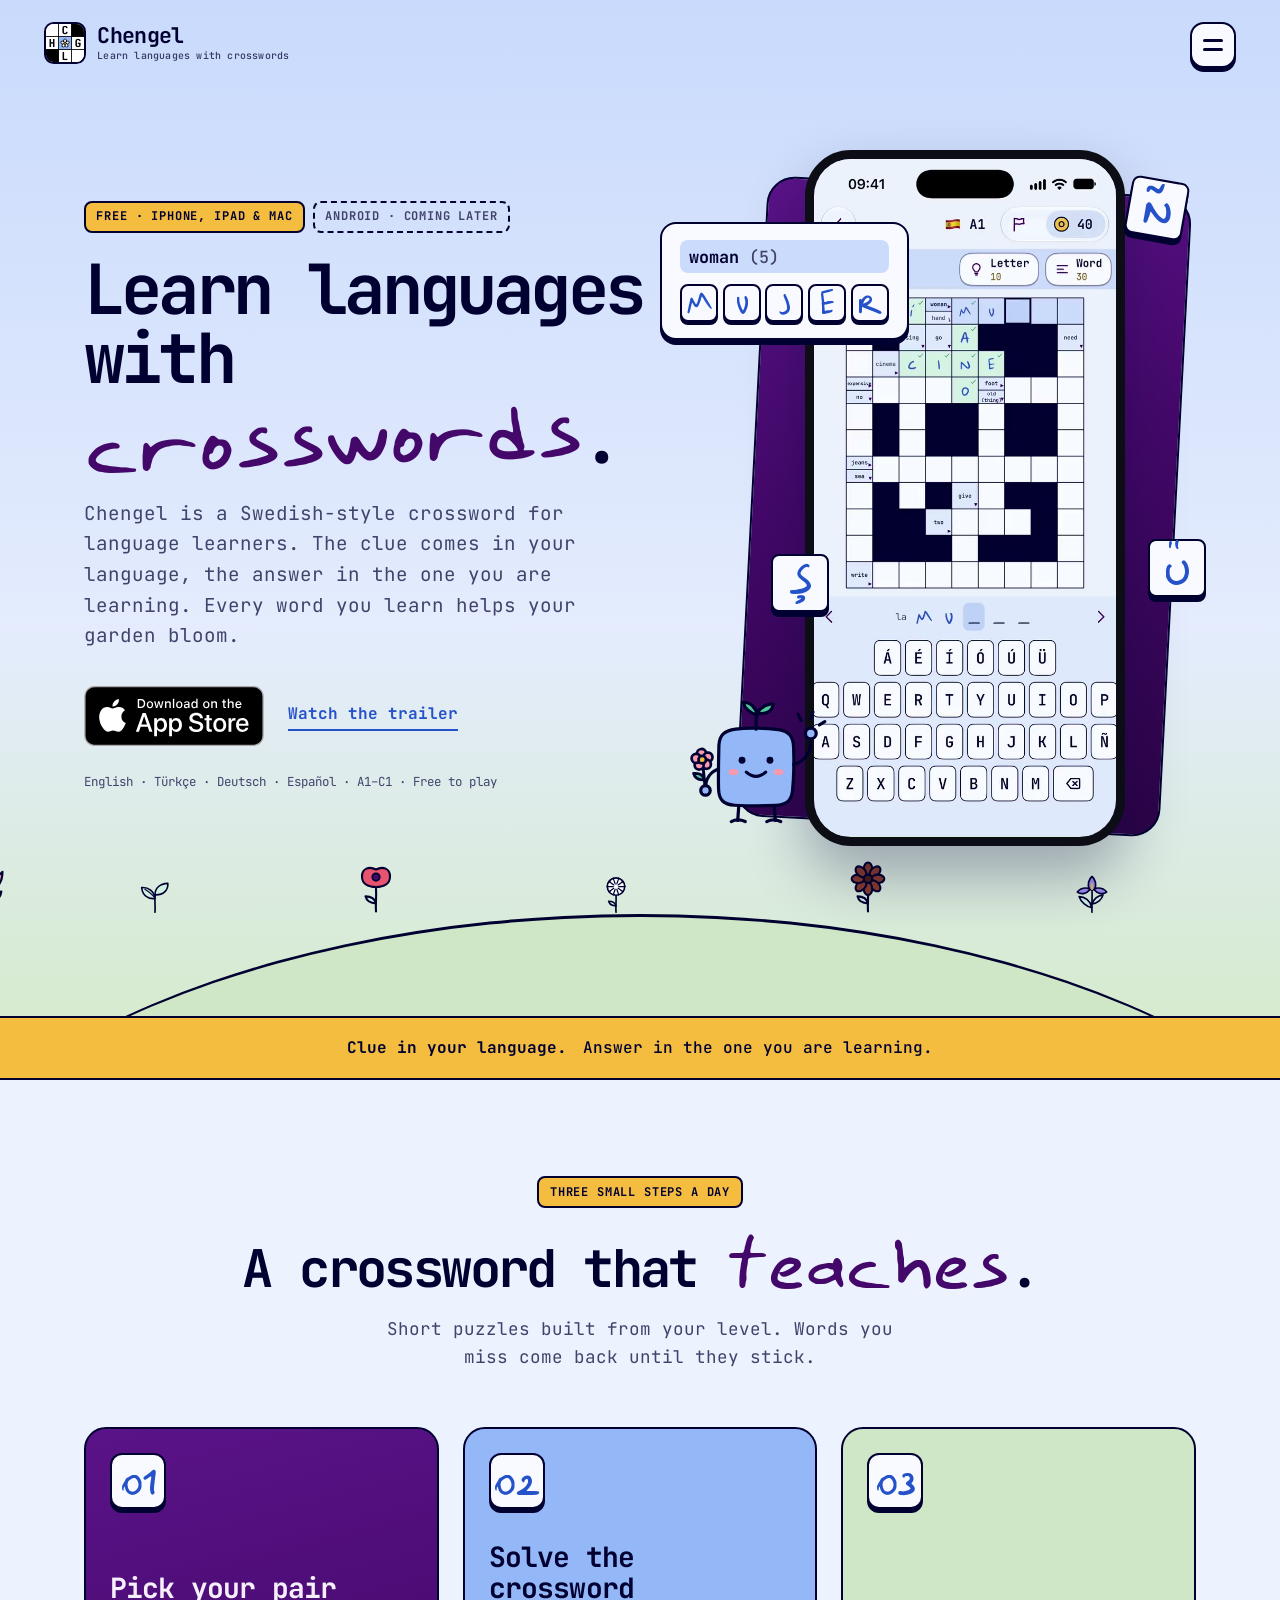
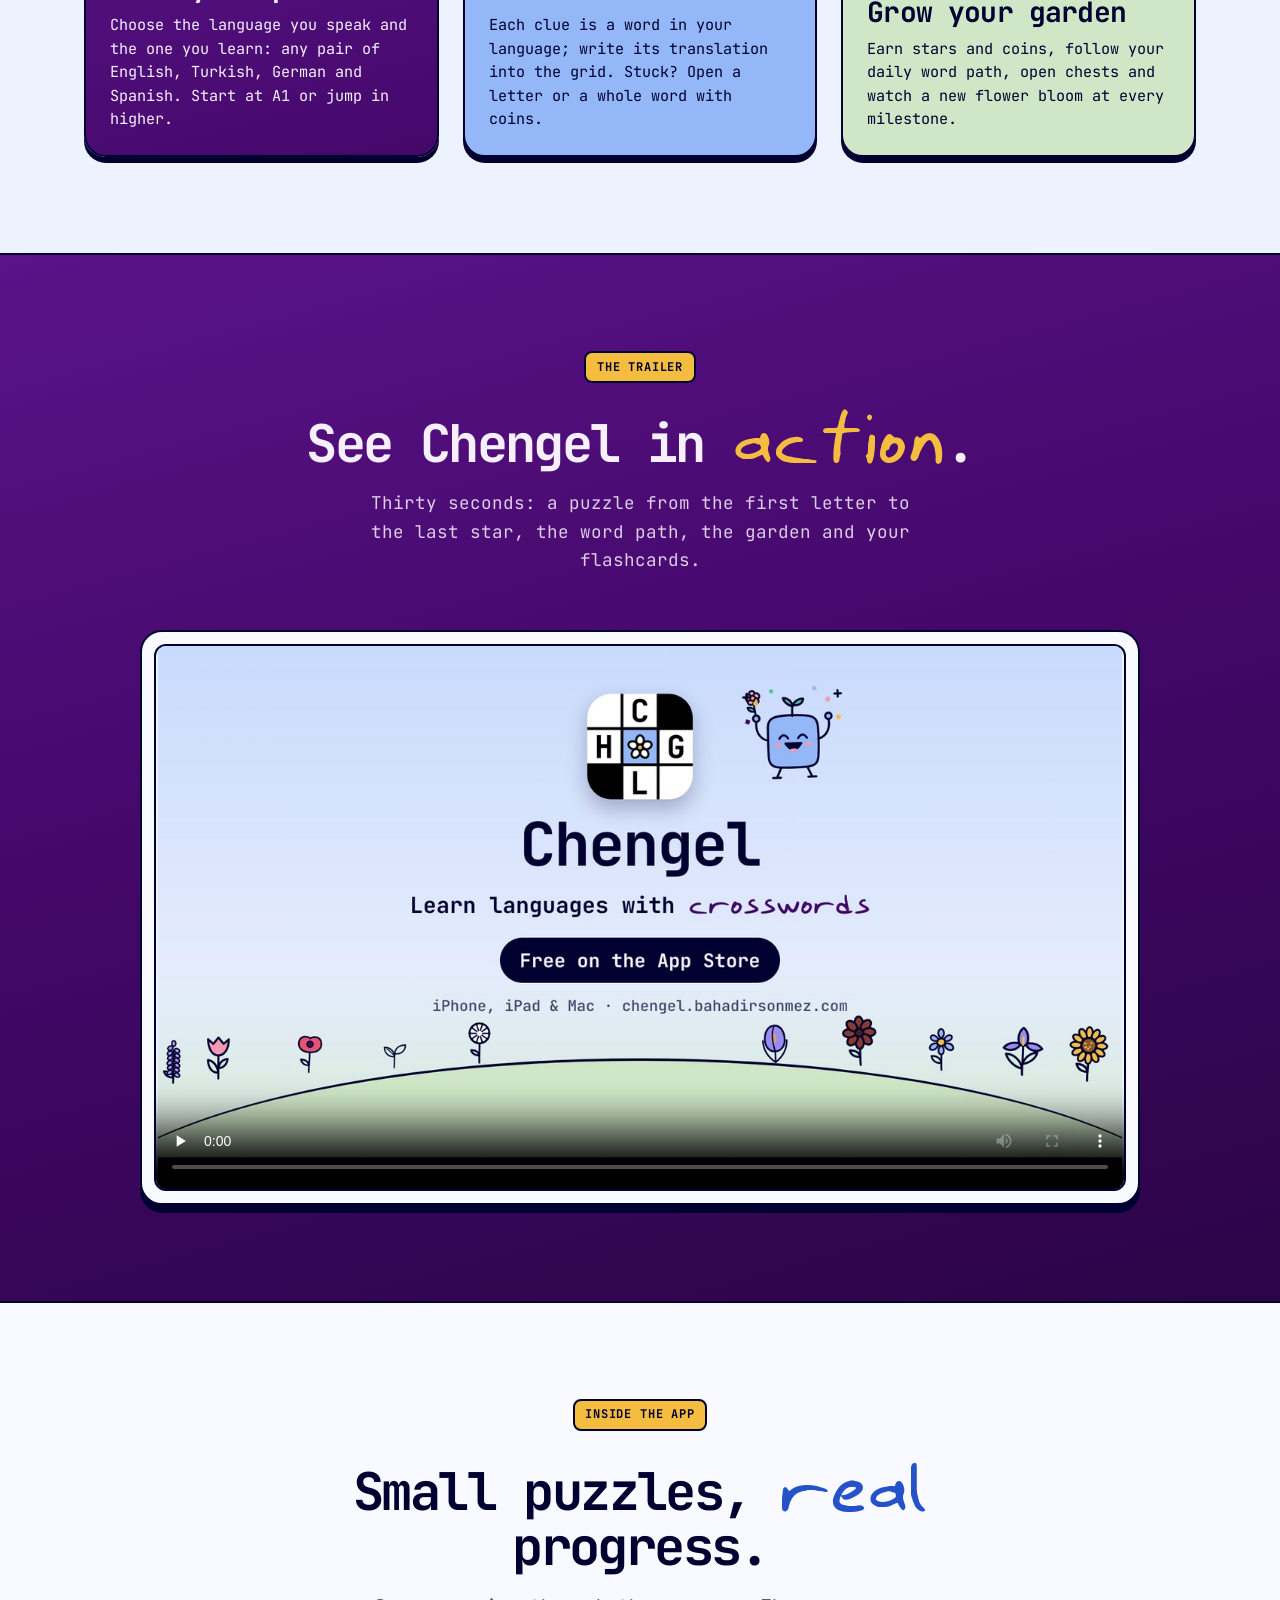
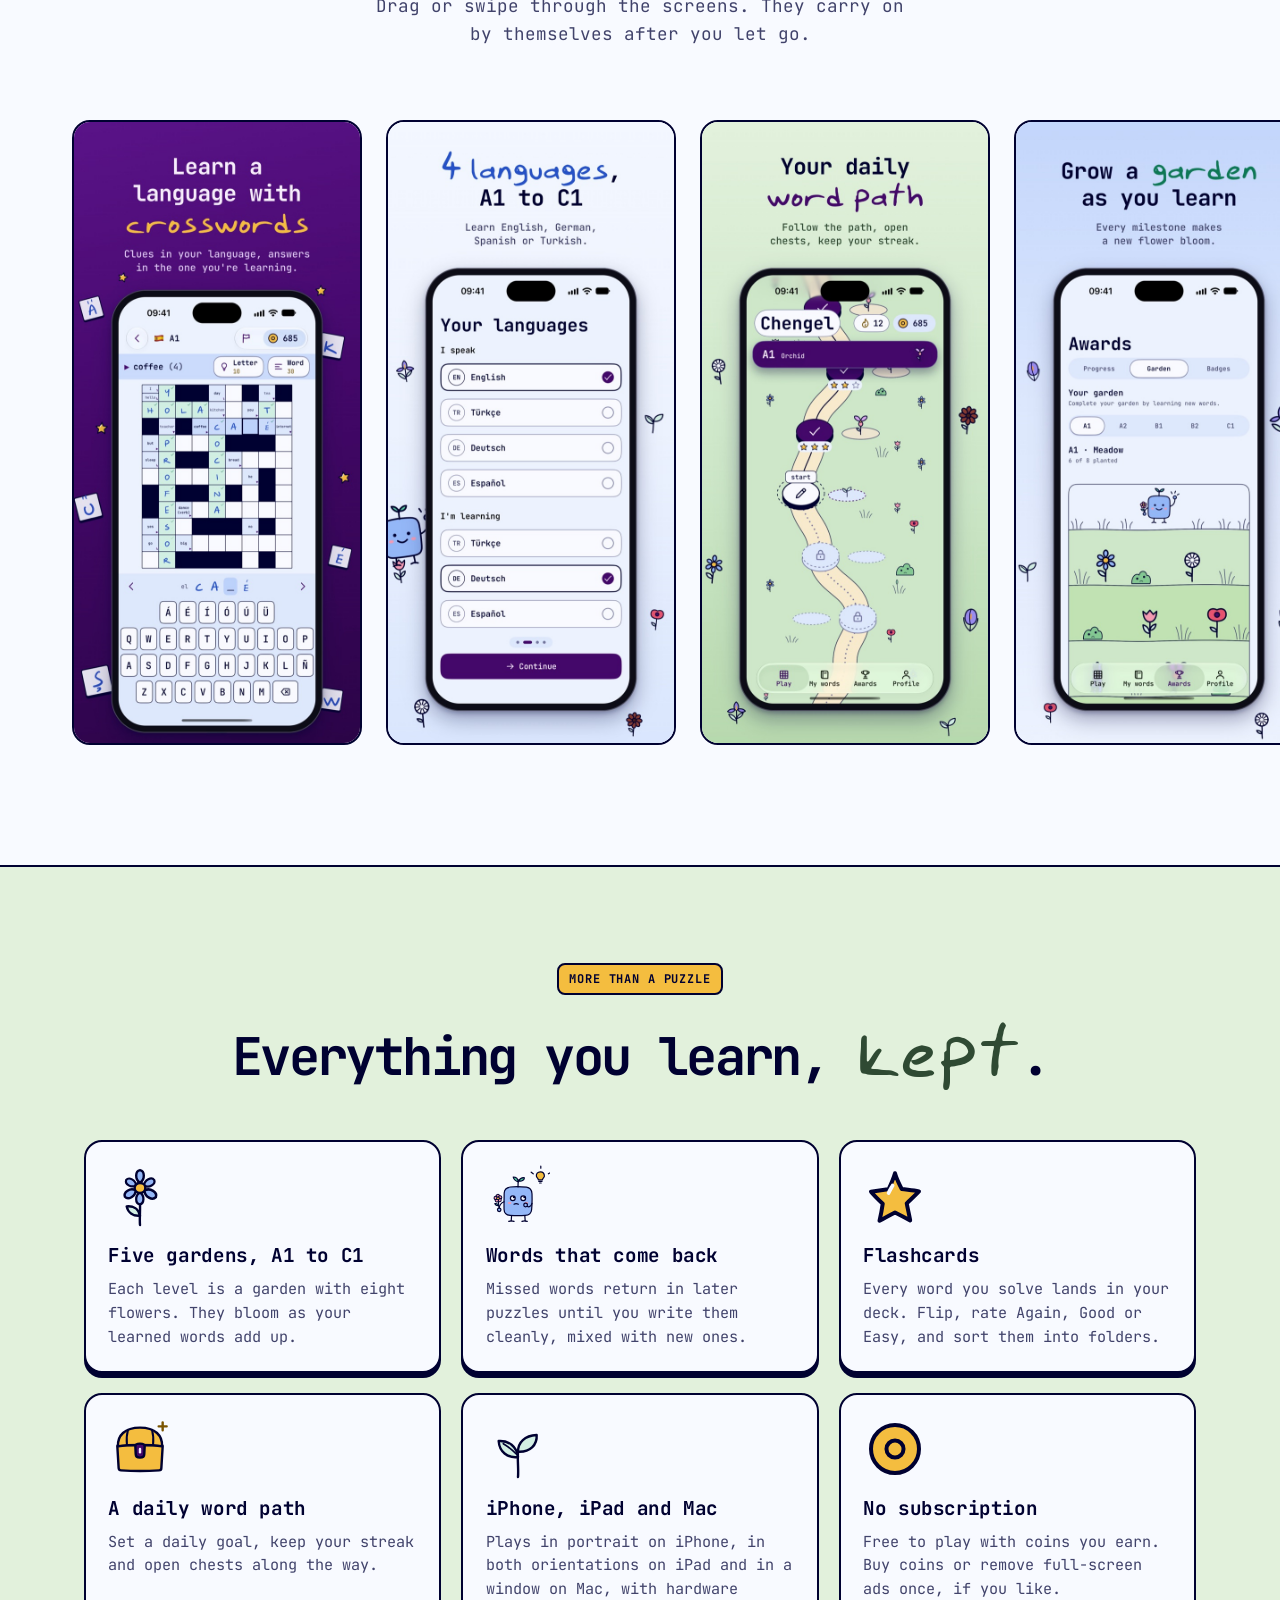
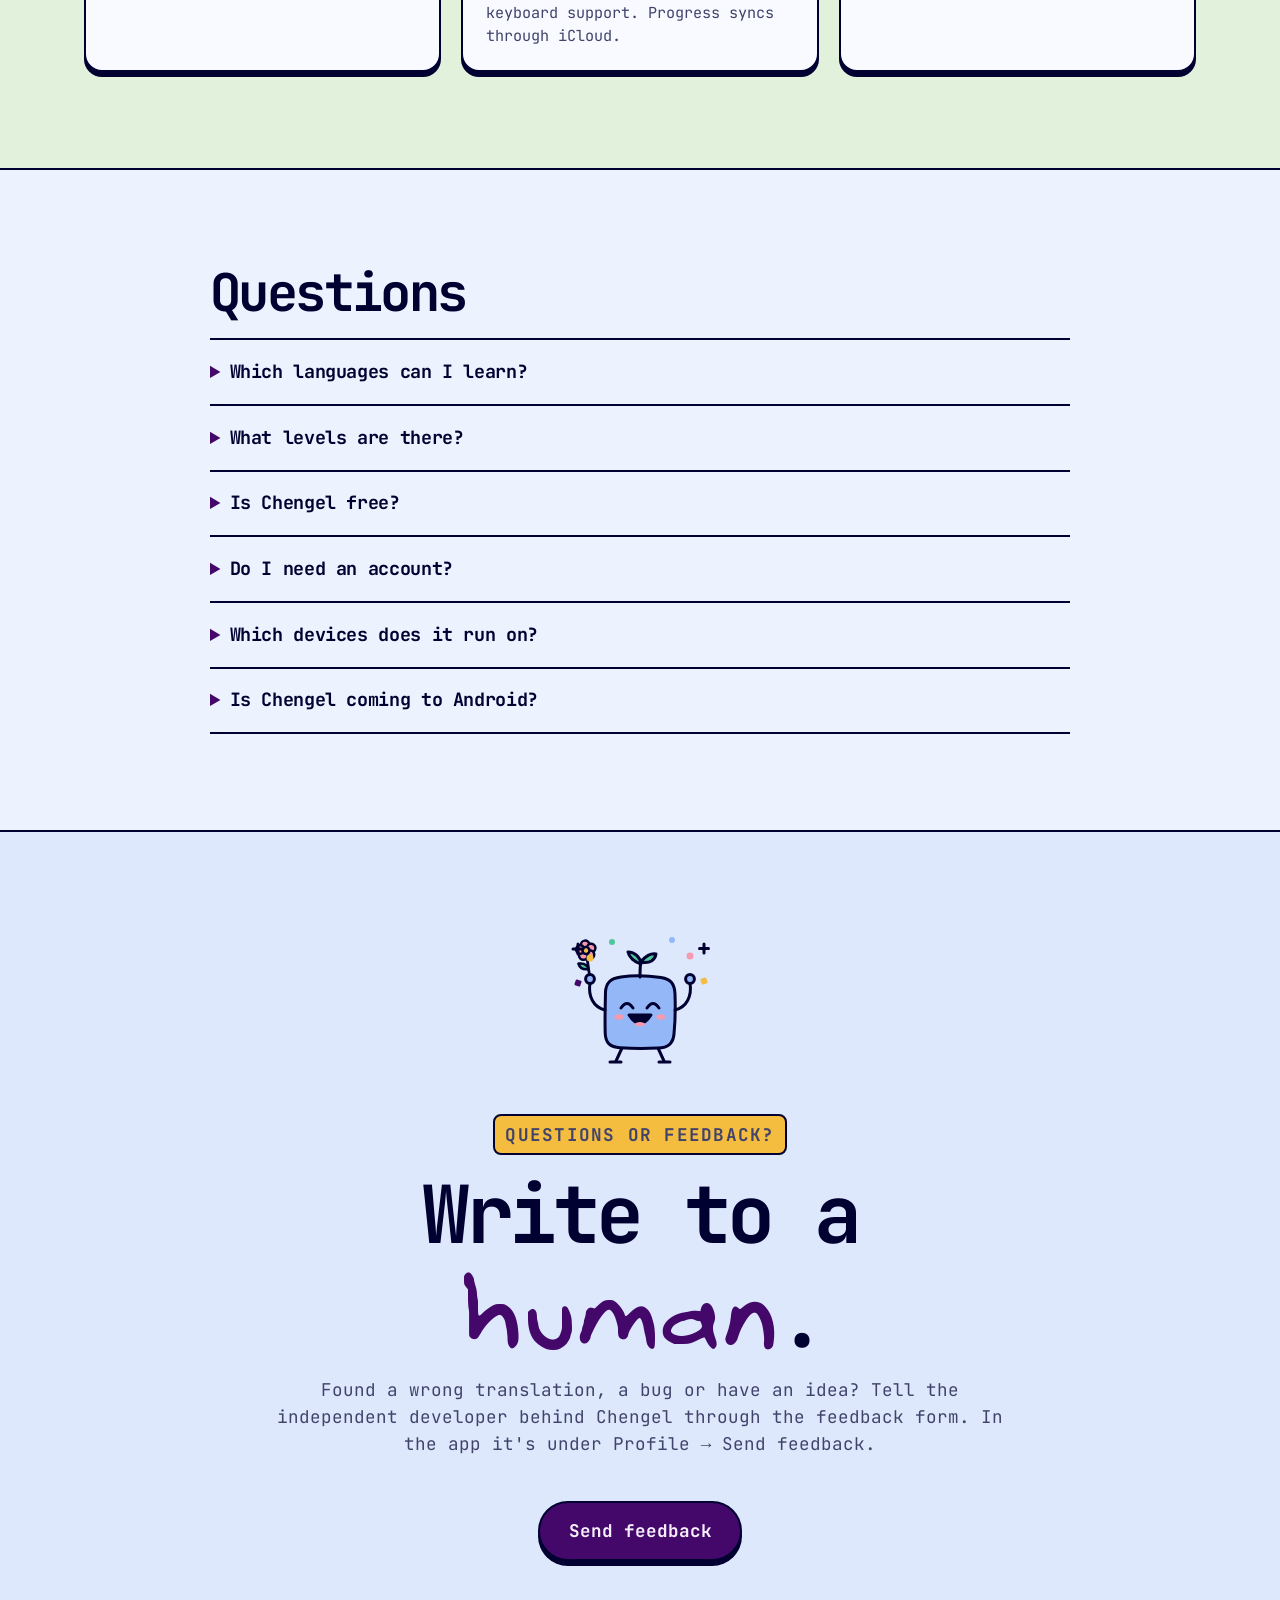
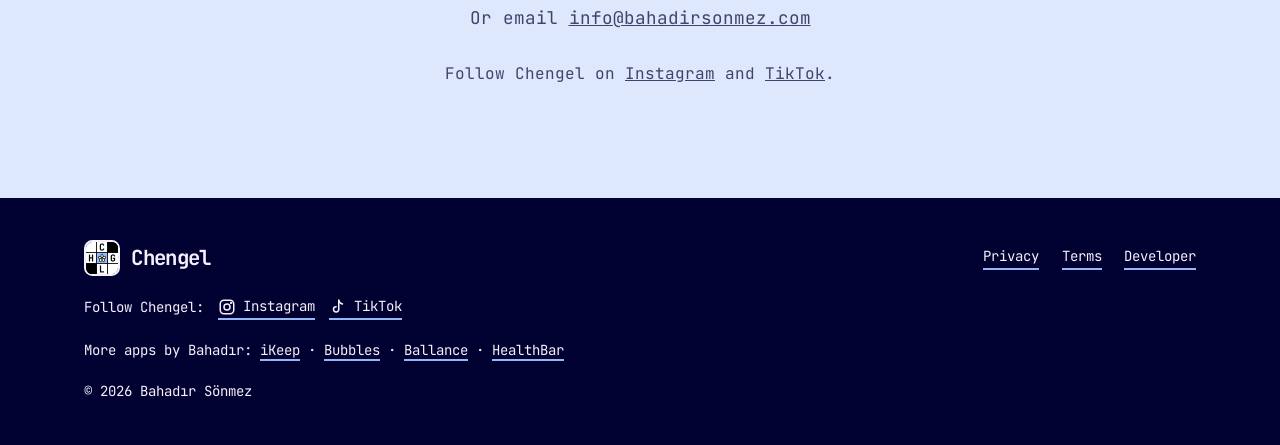
==== commit ae6d5b4a: "Trailer on the site has music Co-Authored-By: Claude Opus 5.5 <noreply@anthropic.com>" ====
--- a/index.html
+++ b/index.html
@@ -123,7 +123,7 @@
       </div>
       <figure class="promo">
         <video controls playsinline preload="none" poster="assets/promo/chengel-promo-poster-v2.jpg" width="1920" height="1080" aria-label="Chengel trailer">
-          <source src="assets/promo/chengel-promo-v2.mp4" type="video/mp4">
+          <source src="assets/promo/chengel-promo-v3.mp4" type="video/mp4">
         </video>
       </figure>
     </section>
